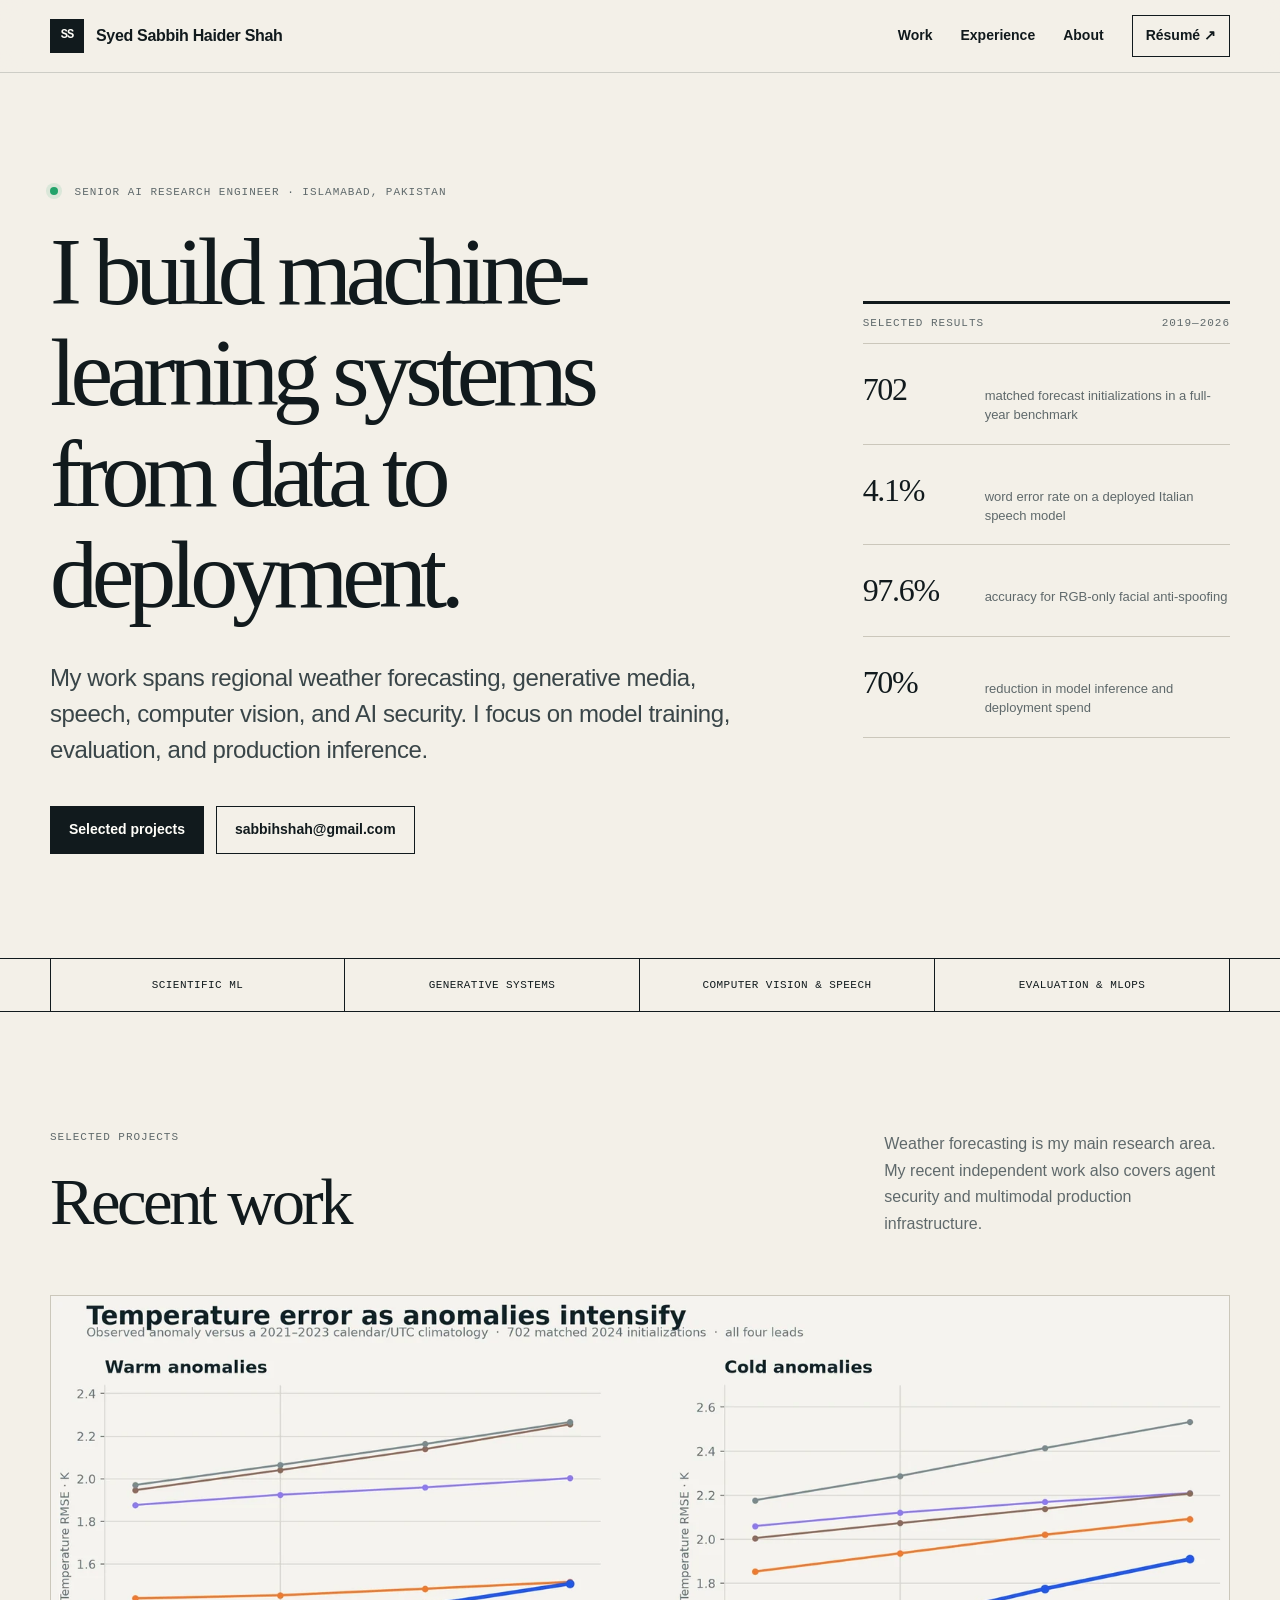
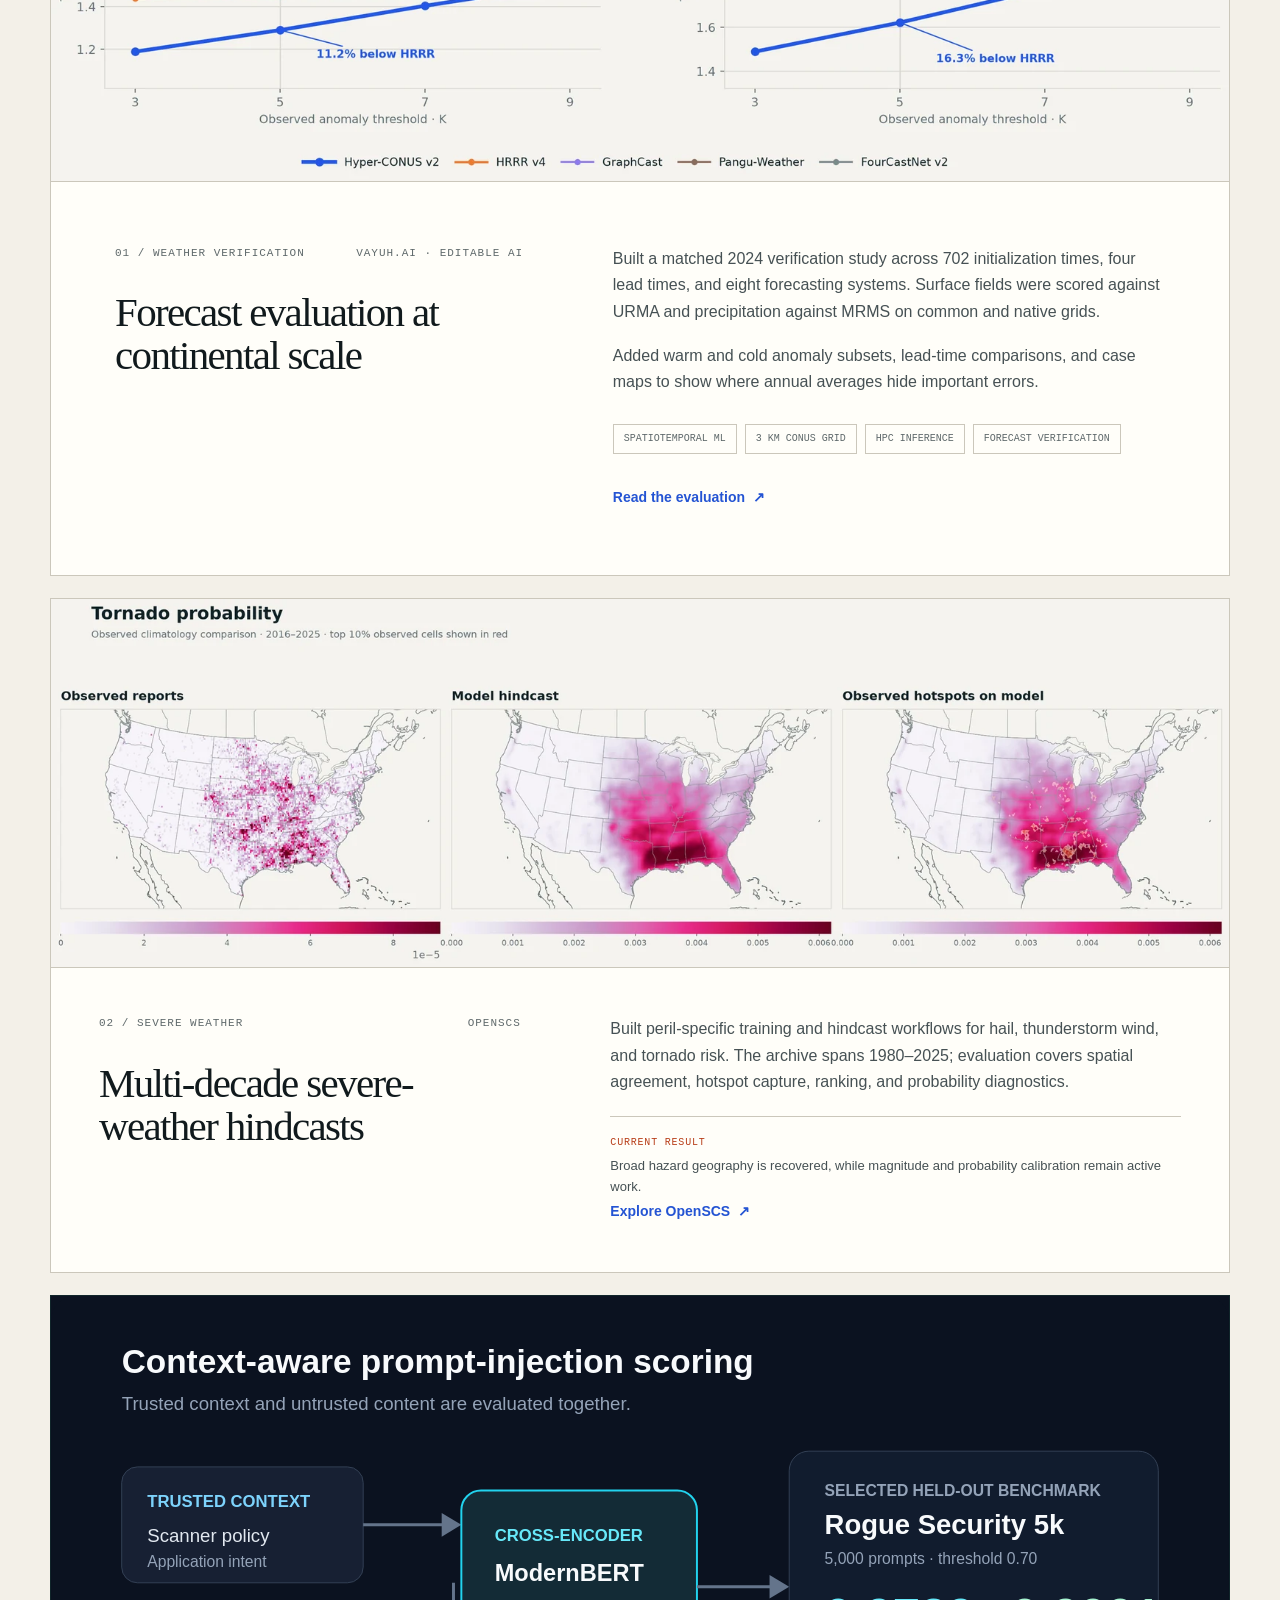
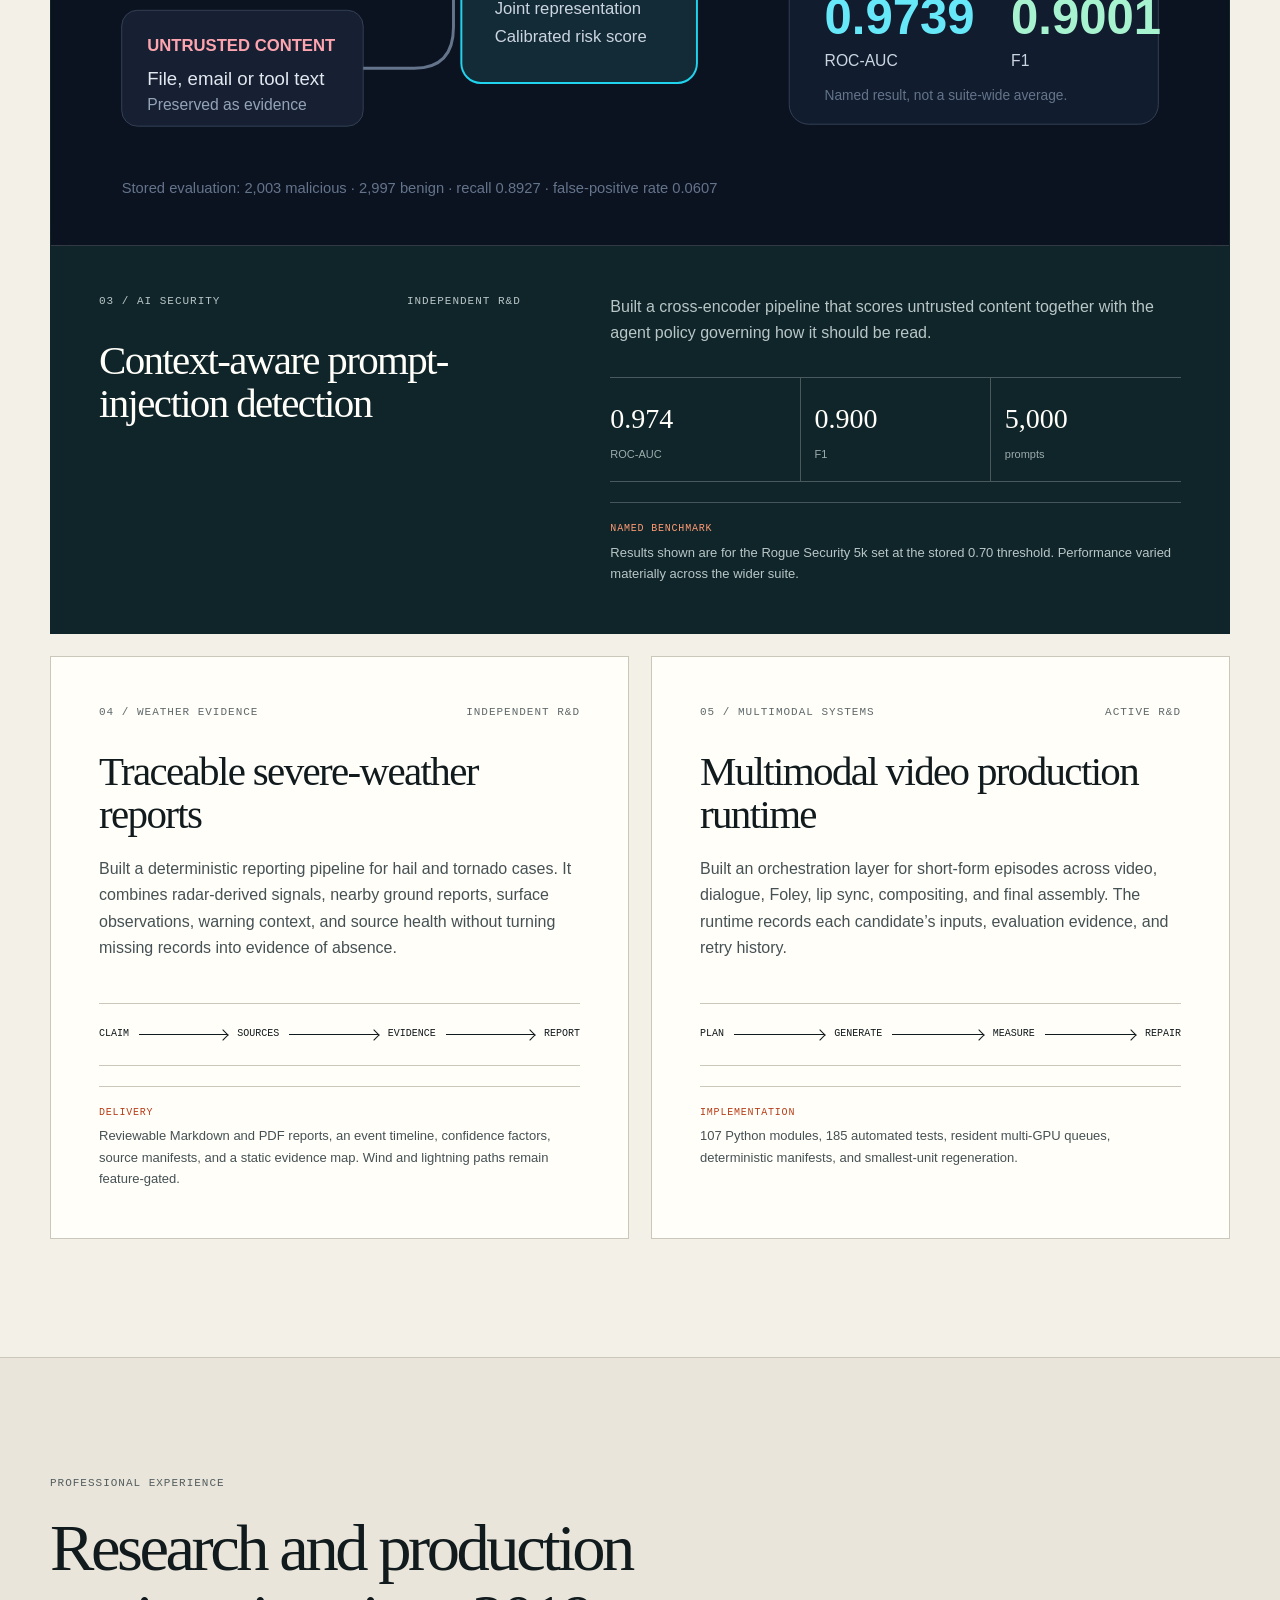
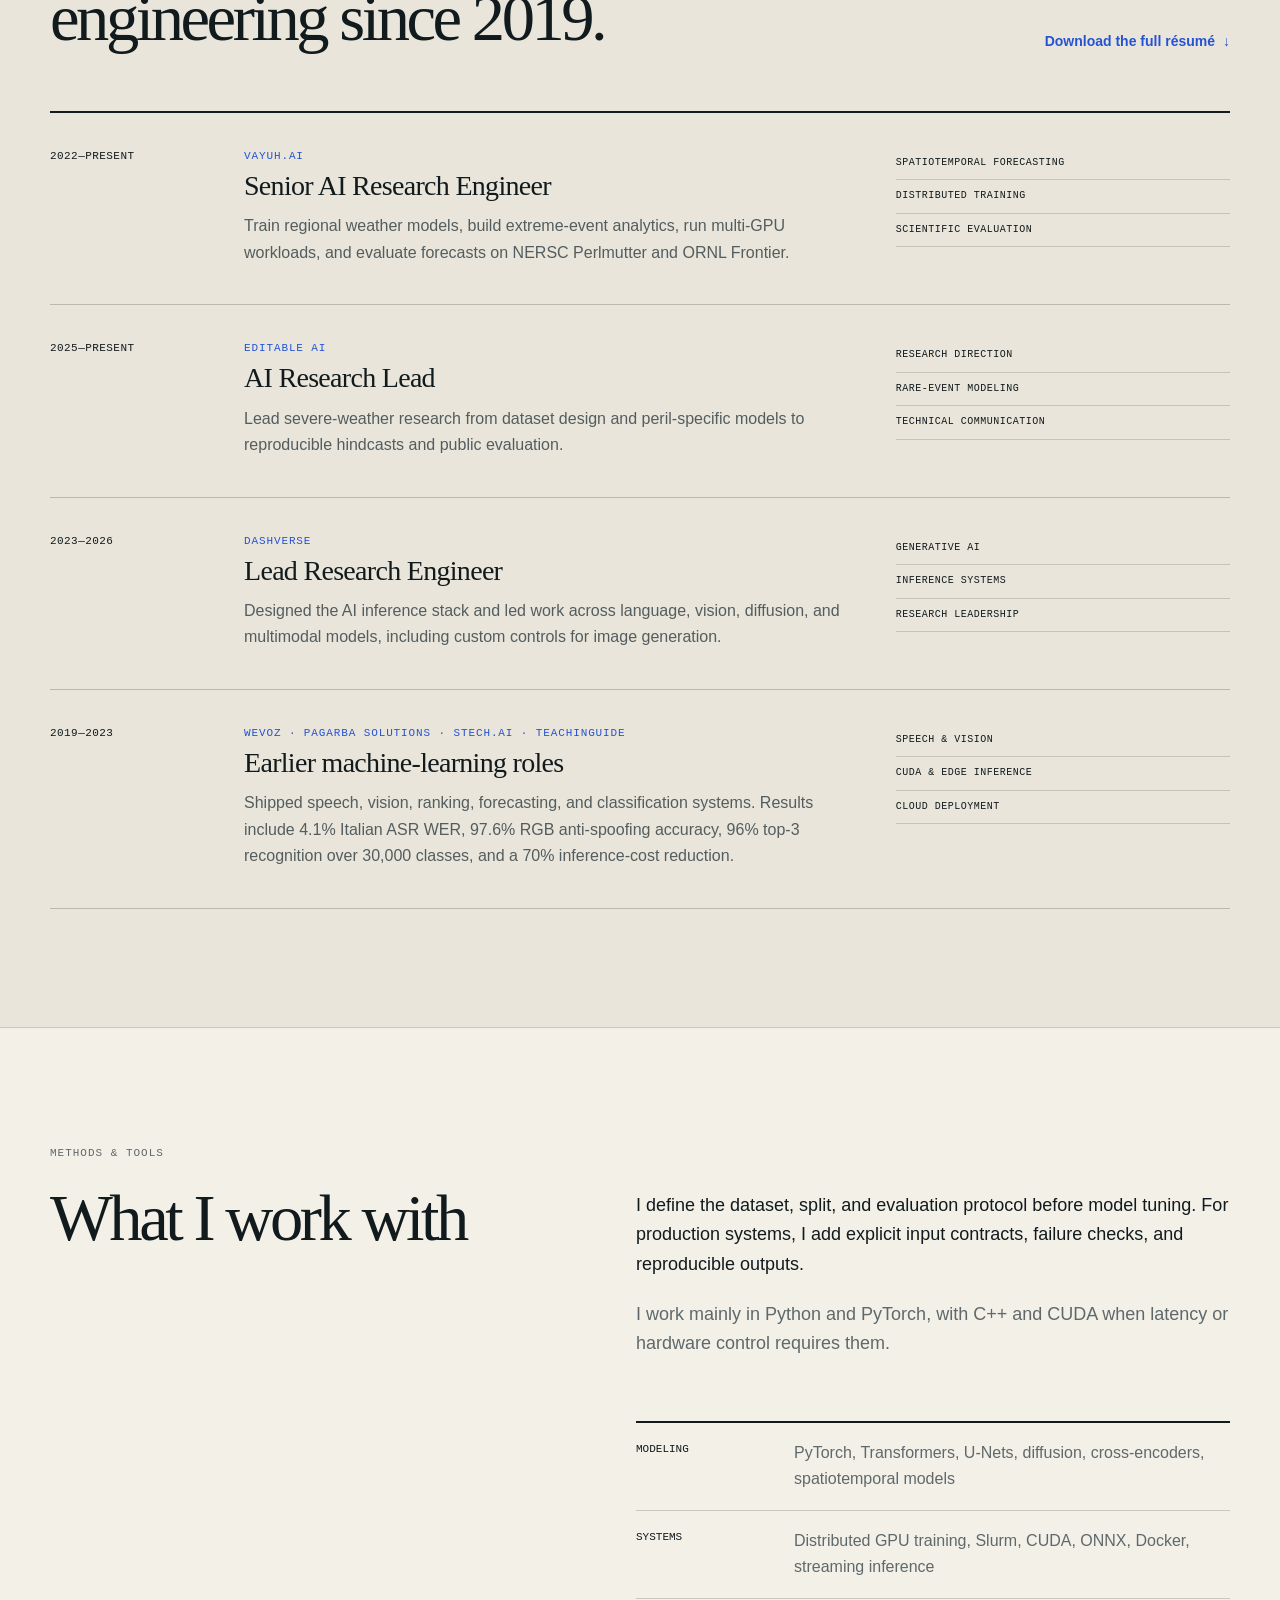
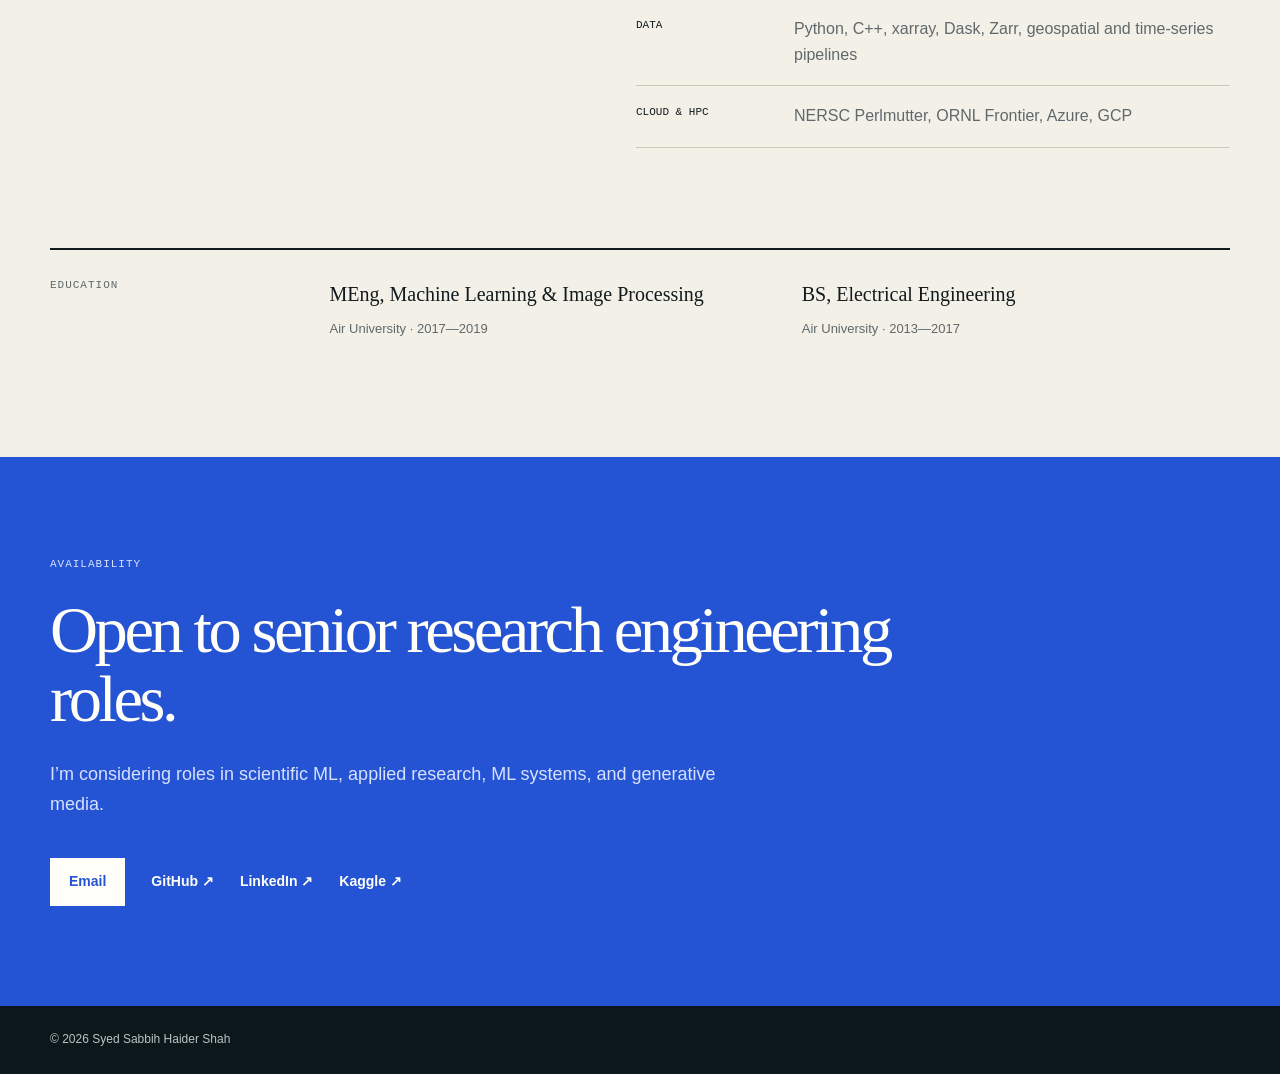
==== index.html @ fd106c1e "Add audited security and weather evidence work" ====
<!doctype html>
<html lang="en">
<head>
  <meta charset="utf-8">
  <meta name="viewport" content="width=device-width, initial-scale=1">
  <title>Syed Sabbih Haider Shah — Senior AI Research Engineer</title>
  <meta name="description" content="Senior AI research engineer working in weather forecasting, generative media, speech, computer vision, and AI security.">
  <meta name="author" content="Syed Sabbih Haider Shah">
  <meta name="theme-color" content="#f3f0e8">
  <link rel="canonical" href="https://sabbih-shah.github.io/">
  <link rel="icon" href="/favicon.svg" type="image/svg+xml">
  <link rel="stylesheet" href="/assets/css/site.css">
  <meta property="og:type" content="profile">
  <meta property="og:title" content="Syed Sabbih Haider Shah — Senior AI Research Engineer">
  <meta property="og:description" content="Weather forecasting, scientific ML, generative media, speech, computer vision, and AI security.">
  <meta property="og:url" content="https://sabbih-shah.github.io/">
  <meta property="og:image" content="https://sabbih-shah.github.io/assets/images/og-card.png">
  <meta name="twitter:card" content="summary_large_image">
  <script type="application/ld+json">
  {
    "@context": "https://schema.org",
    "@type": "Person",
    "name": "Syed Sabbih Haider Shah",
    "alternateName": "Sabbih Shah",
    "url": "https://sabbih-shah.github.io/",
    "email": "mailto:sabbihshah@gmail.com",
    "jobTitle": "Senior AI Research Engineer",
    "alumniOf": {
      "@type": "CollegeOrUniversity",
      "name": "Air University"
    },
    "sameAs": [
      "https://github.com/sabbih-shah",
      "https://www.linkedin.com/in/syed-sabbih-haider-shah",
      "https://www.kaggle.com/sabbih"
    ],
    "knowsAbout": [
      "Scientific machine learning",
      "Weather forecasting",
      "Generative AI",
      "Distributed training",
      "Computer vision",
      "Speech recognition",
      "AI security",
      "MLOps"
    ]
  }
  </script>
</head>
<body>
  <a class="skip-link" href="#main">Skip to content</a>

  <header class="site-header">
    <div class="shell header-inner">
      <a class="wordmark" href="#top" aria-label="Syed Sabbih Haider Shah, home">
        <span class="monogram" aria-hidden="true">SS</span>
        <span>Syed Sabbih Haider Shah</span>
      </a>
      <nav aria-label="Primary navigation">
        <a href="#work">Work</a>
        <a href="#experience">Experience</a>
        <a href="#about">About</a>
        <a class="nav-cta" href="/cv/Sabbih_Shah_CV.pdf">Résumé <span aria-hidden="true">↗</span></a>
      </nav>
    </div>
  </header>

  <main id="main">
    <section class="hero shell" id="top">
      <div class="hero-copy">
        <p class="eyebrow"><span class="status-dot" aria-hidden="true"></span> Senior AI Research Engineer · Islamabad, Pakistan</p>
        <h1>I build machine-learning systems from data to deployment.</h1>
        <p class="hero-lede">My work spans regional weather forecasting, generative media, speech, computer vision, and AI security. I focus on model training, evaluation, and production inference.</p>
        <div class="hero-actions">
          <a class="button button-primary" href="#work">Selected projects</a>
          <a class="button button-quiet" href="mailto:sabbihshah@gmail.com">sabbihshah@gmail.com</a>
        </div>
      </div>

      <aside class="hero-proof" aria-label="Selected evidence">
        <div class="proof-heading">
          <span>Selected results</span>
          <span>2019—2026</span>
        </div>
        <div class="proof-row">
          <strong>702</strong>
          <span>matched forecast initializations in a full-year benchmark</span>
        </div>
        <div class="proof-row">
          <strong>4.1%</strong>
          <span>word error rate on a deployed Italian speech model</span>
        </div>
        <div class="proof-row">
          <strong>97.6%</strong>
          <span>accuracy for RGB-only facial anti-spoofing</span>
        </div>
        <div class="proof-row">
          <strong>70%</strong>
          <span>reduction in model inference and deployment spend</span>
        </div>
      </aside>
    </section>

    <section class="scope-strip" aria-label="Areas of practice">
      <div class="shell scope-grid">
        <span>Scientific ML</span>
        <span>Generative systems</span>
        <span>Computer vision &amp; speech</span>
        <span>Evaluation &amp; MLOps</span>
      </div>
    </section>

    <section class="section shell" id="work">
      <div class="section-heading">
        <div>
          <p class="eyebrow">Selected projects</p>
          <h2>Recent work</h2>
        </div>
        <p>Weather forecasting is my main research area. My recent independent work also covers agent security and multimodal production infrastructure.</p>
      </div>

      <article class="feature-project">
        <button class="figure-button feature-visual" type="button" data-lightbox aria-label="Enlarge temperature anomaly comparison">
          <img src="/assets/images/temperature-anomalies.webp" width="1600" height="660" alt="Temperature forecast error across increasingly warm and cold anomaly thresholds in 2024." loading="eager">
        </button>
        <div class="feature-copy">
          <div class="feature-intro">
            <div class="project-meta">
              <span>01 / Weather verification</span>
              <span>Vayuh.ai · Editable AI</span>
            </div>
            <h3>Forecast evaluation at continental scale</h3>
          </div>
          <div class="feature-detail">
            <p>Built a matched 2024 verification study across 702 initialization times, four lead times, and eight forecasting systems. Surface fields were scored against URMA and precipitation against MRMS on common and native grids.</p>
            <p>Added warm and cold anomaly subsets, lead-time comparisons, and case maps to show where annual averages hide important errors.</p>
            <ul class="tag-list" aria-label="Project methods">
              <li>Spatiotemporal ML</li>
              <li>3 km CONUS grid</li>
              <li>HPC inference</li>
              <li>Forecast verification</li>
            </ul>
            <a class="text-link" href="https://www.editable.ai/forecast/">Read the evaluation <span aria-hidden="true">↗</span></a>
          </div>
        </div>
      </article>

      <div class="project-grid">
        <article class="project-card project-card-visual">
          <button class="figure-button card-image" type="button" data-lightbox aria-label="Enlarge tornado hindcast comparison">
            <img src="/assets/images/openscs-tornado.webp" width="1600" height="502" alt="Observed tornado reports compared with a model hindcast and observed hotspots overlaid on the model." loading="lazy">
          </button>
          <div class="card-body project-card-copy">
            <div>
              <div class="project-meta"><span>02 / Severe weather</span><span>OpenSCS</span></div>
              <h3>Multi-decade severe-weather hindcasts</h3>
            </div>
            <div>
              <p>Built peril-specific training and hindcast workflows for hail, thunderstorm wind, and tornado risk. The archive spans 1980–2025; evaluation covers spatial agreement, hotspot capture, ranking, and probability diagnostics.</p>
              <p class="honesty-note"><span>Current result</span> Broad hazard geography is recovered, while magnitude and probability calibration remain active work.</p>
              <a class="text-link" href="https://www.editable.ai/openscs/">Explore OpenSCS <span aria-hidden="true">↗</span></a>
            </div>
          </div>
        </article>

        <article class="project-card project-card-dark project-card-visual">
          <button class="figure-button security-image" type="button" data-lightbox aria-label="Enlarge prompt-injection benchmark summary">
            <img src="/assets/images/agent-security-benchmark.svg" width="1200" height="560" alt="Context-aware prompt-injection scoring pipeline and selected Rogue Security 5k benchmark result." loading="lazy">
          </button>
          <div class="card-body project-card-copy">
            <div>
              <div class="project-meta"><span>03 / AI security</span><span>Independent R&amp;D</span></div>
              <h3>Context-aware prompt-injection detection</h3>
            </div>
            <div>
              <p>Built a cross-encoder pipeline that scores untrusted content together with the agent policy governing how it should be read.</p>
              <div class="mini-metrics" aria-label="Selected held-out result">
                <div><strong>0.974</strong><span>ROC-AUC</span></div>
                <div><strong>0.900</strong><span>F1</span></div>
                <div><strong>5,000</strong><span>prompts</span></div>
              </div>
              <p class="honesty-note"><span>Named benchmark</span> Results shown are for the Rogue Security 5k set at the stored 0.70 threshold. Performance varied materially across the wider suite.</p>
            </div>
          </div>
        </article>

        <article class="project-card">
          <div class="card-body">
            <div class="project-meta"><span>04 / Weather evidence</span><span>Independent R&amp;D</span></div>
            <h3>Traceable severe-weather reports</h3>
            <p>Built a deterministic reporting pipeline for hail and tornado cases. It combines radar-derived signals, nearby ground reports, surface observations, warning context, and source health without turning missing records into evidence of absence.</p>
            <div class="system-flow" aria-label="Evidence report workflow">
              <span>Claim</span><i aria-hidden="true"></i><span>Sources</span><i aria-hidden="true"></i><span>Evidence</span><i aria-hidden="true"></i><span>Report</span>
            </div>
            <p class="honesty-note"><span>Delivery</span> Reviewable Markdown and PDF reports, an event timeline, confidence factors, source manifests, and a static evidence map. Wind and lightning paths remain feature-gated.</p>
          </div>
        </article>

        <article class="project-card project-card-system">
          <div class="card-body">
            <div class="project-meta"><span>05 / Multimodal systems</span><span>Active R&amp;D</span></div>
            <h3>Multimodal video production runtime</h3>
            <p>Built an orchestration layer for short-form episodes across video, dialogue, Foley, lip sync, compositing, and final assembly. The runtime records each candidate’s inputs, evaluation evidence, and retry history.</p>
            <div class="system-flow" aria-label="Production workflow">
              <span>Plan</span><i aria-hidden="true"></i><span>Generate</span><i aria-hidden="true"></i><span>Measure</span><i aria-hidden="true"></i><span>Repair</span>
            </div>
            <p class="honesty-note"><span>Implementation</span> 107 Python modules, 185 automated tests, resident multi-GPU queues, deterministic manifests, and smallest-unit regeneration.</p>
          </div>
        </article>
      </div>
    </section>

    <section class="section section-tinted" id="experience">
      <div class="shell">
        <div class="section-heading">
          <div>
            <p class="eyebrow">Professional experience</p>
            <h2>Research and production engineering since 2019.</h2>
          </div>
          <a class="text-link" href="/cv/Sabbih_Shah_CV.pdf">Download the full résumé <span aria-hidden="true">↓</span></a>
        </div>

        <div class="timeline">
          <article class="role">
            <div class="role-when">2022—present</div>
            <div class="role-main">
              <p class="role-org">Vayuh.ai</p>
              <h3>Senior AI Research Engineer</h3>
              <p>Train regional weather models, build extreme-event analytics, run multi-GPU workloads, and evaluate forecasts on NERSC Perlmutter and ORNL Frontier.</p>
            </div>
            <ul>
              <li>Spatiotemporal forecasting</li>
              <li>Distributed training</li>
              <li>Scientific evaluation</li>
            </ul>
          </article>

          <article class="role">
            <div class="role-when">2025—present</div>
            <div class="role-main">
              <p class="role-org">Editable AI</p>
              <h3>AI Research Lead</h3>
              <p>Lead severe-weather research from dataset design and peril-specific models to reproducible hindcasts and public evaluation.</p>
            </div>
            <ul>
              <li>Research direction</li>
              <li>Rare-event modeling</li>
              <li>Technical communication</li>
            </ul>
          </article>

          <article class="role">
            <div class="role-when">2023—2026</div>
            <div class="role-main">
              <p class="role-org">Dashverse</p>
              <h3>Lead Research Engineer</h3>
              <p>Designed the AI inference stack and led work across language, vision, diffusion, and multimodal models, including custom controls for image generation.</p>
            </div>
            <ul>
              <li>Generative AI</li>
              <li>Inference systems</li>
              <li>Research leadership</li>
            </ul>
          </article>

          <article class="role role-condensed">
            <div class="role-when">2019—2023</div>
            <div class="role-main">
              <p class="role-org">WeVoz · Pagarba Solutions · STech.ai · Teachinguide</p>
              <h3>Earlier machine-learning roles</h3>
              <p>Shipped speech, vision, ranking, forecasting, and classification systems. Results include 4.1% Italian ASR WER, 97.6% RGB anti-spoofing accuracy, 96% top-3 recognition over 30,000 classes, and a 70% inference-cost reduction.</p>
            </div>
            <ul>
              <li>Speech &amp; vision</li>
              <li>CUDA &amp; edge inference</li>
              <li>Cloud deployment</li>
            </ul>
          </article>
        </div>
      </div>
    </section>

    <section class="section shell" id="about">
      <div class="about-grid">
        <div>
          <p class="eyebrow">Methods &amp; tools</p>
          <h2>What I work with</h2>
        </div>
        <div class="about-copy">
          <p>I define the dataset, split, and evaluation protocol before model tuning. For production systems, I add explicit input contracts, failure checks, and reproducible outputs.</p>
          <p>I work mainly in Python and PyTorch, with C++ and CUDA when latency or hardware control requires them.</p>
        </div>
        <dl class="practice-list">
          <div><dt>Modeling</dt><dd>PyTorch, Transformers, U-Nets, diffusion, cross-encoders, spatiotemporal models</dd></div>
          <div><dt>Systems</dt><dd>Distributed GPU training, Slurm, CUDA, ONNX, Docker, streaming inference</dd></div>
          <div><dt>Data</dt><dd>Python, C++, xarray, Dask, Zarr, geospatial and time-series pipelines</dd></div>
          <div><dt>Cloud &amp; HPC</dt><dd>NERSC Perlmutter, ORNL Frontier, Azure, GCP</dd></div>
        </dl>
      </div>

      <div class="education">
        <p class="eyebrow">Education</p>
        <div><strong>MEng, Machine Learning &amp; Image Processing</strong><span>Air University · 2017—2019</span></div>
        <div><strong>BS, Electrical Engineering</strong><span>Air University · 2013—2017</span></div>
      </div>
    </section>

    <section class="contact-section">
      <div class="shell contact-inner">
        <p class="eyebrow">Availability</p>
        <h2>Open to senior research engineering roles.</h2>
        <p>I’m considering roles in scientific ML, applied research, ML systems, and generative media.</p>
        <div class="contact-links">
          <a class="button button-light" href="mailto:sabbihshah@gmail.com">Email</a>
          <a href="https://github.com/sabbih-shah">GitHub <span aria-hidden="true">↗</span></a>
          <a href="https://www.linkedin.com/in/syed-sabbih-haider-shah">LinkedIn <span aria-hidden="true">↗</span></a>
          <a href="https://www.kaggle.com/sabbih">Kaggle <span aria-hidden="true">↗</span></a>
        </div>
      </div>
    </section>
  </main>

  <footer class="site-footer">
    <div class="shell">
      <span>© <span id="year">2026</span> Syed Sabbih Haider Shah</span>
    </div>
  </footer>

  <dialog class="lightbox" id="image-lightbox" aria-label="Enlarged project figure">
    <button class="lightbox-close" type="button" aria-label="Close enlarged figure">Close <span aria-hidden="true">×</span></button>
    <img src="" alt="">
    <p>Click outside the figure or press Escape to close.</p>
  </dialog>

  <script src="/assets/js/site.js"></script>
</body>
</html>
---- assets/css/site.css ----
:root {
  --paper: #f3f0e8;
  --paper-2: #e9e5da;
  --ink: #111a1d;
  --muted: #5f696b;
  --line: #cbc7bb;
  --blue: #2454d3;
  --orange: #e85c2c;
  --deep: #10252a;
  --white: #fffef9;
  --shell: min(1180px, calc(100vw - 48px));
  --serif: "Iowan Old Style", "Palatino Linotype", Palatino, Georgia, serif;
  --sans: Inter, ui-sans-serif, -apple-system, BlinkMacSystemFont, "Segoe UI", sans-serif;
  --mono: "SFMono-Regular", Consolas, "Liberation Mono", monospace;
}

* { box-sizing: border-box; }

html {
  scroll-behavior: smooth;
  scroll-padding-top: 88px;
}

body {
  margin: 0;
  color: var(--ink);
  background: var(--paper);
  font-family: var(--sans);
  font-size: 16px;
  line-height: 1.65;
  -webkit-font-smoothing: antialiased;
}

img { display: block; max-width: 100%; }
a { color: inherit; text-decoration: none; }
p { margin: 0; }

.shell { width: var(--shell); margin-inline: auto; }

.skip-link {
  position: fixed;
  z-index: 100;
  top: 12px;
  left: 12px;
  padding: 10px 14px;
  color: var(--white);
  background: var(--ink);
  transform: translateY(-160%);
}

.skip-link:focus { transform: translateY(0); }

:focus-visible {
  outline: 3px solid var(--orange);
  outline-offset: 4px;
}

.site-header {
  position: sticky;
  z-index: 20;
  top: 0;
  border-bottom: 1px solid rgba(17, 26, 29, .16);
  background: rgba(243, 240, 232, .94);
  backdrop-filter: blur(12px);
}

.header-inner {
  min-height: 72px;
  display: flex;
  align-items: center;
  justify-content: space-between;
  gap: 32px;
}

.wordmark {
  display: inline-flex;
  align-items: center;
  gap: 12px;
  font-weight: 720;
  letter-spacing: -.02em;
}

.monogram {
  width: 34px;
  height: 34px;
  display: grid;
  place-items: center;
  color: var(--white);
  background: var(--ink);
  font-family: var(--mono);
  font-size: 12px;
  letter-spacing: -.08em;
}

nav { display: flex; align-items: center; gap: 28px; font-size: 14px; font-weight: 650; }
nav a:not(.nav-cta):hover { color: var(--blue); }

.nav-cta {
  padding: 8px 13px;
  border: 1px solid var(--ink);
}

.nav-cta:hover { color: var(--white); background: var(--ink); }

.hero {
  min-height: 690px;
  display: grid;
  grid-template-columns: minmax(0, 1.45fr) minmax(320px, .75fr);
  align-items: center;
  gap: clamp(56px, 8vw, 120px);
  padding-block: 112px 104px;
}

.eyebrow,
.project-meta,
.proof-heading {
  font-family: var(--mono);
  font-size: 11px;
  line-height: 1.4;
  letter-spacing: .09em;
  text-transform: uppercase;
}

.eyebrow { margin-bottom: 22px; color: var(--muted); }

.status-dot {
  width: 8px;
  height: 8px;
  display: inline-block;
  margin-right: 9px;
  border-radius: 50%;
  background: #22a36a;
  box-shadow: 0 0 0 4px rgba(34, 163, 106, .12);
}

h1, h2, h3 { margin: 0; line-height: 1.05; }

h1 {
  max-width: 790px;
  font-family: var(--serif);
  font-size: clamp(58px, 7.5vw, 104px);
  font-weight: 500;
  letter-spacing: -.065em;
}

.hero-lede {
  max-width: 720px;
  margin-top: 34px;
  color: #394548;
  font-size: clamp(19px, 2vw, 24px);
  line-height: 1.5;
  letter-spacing: -.018em;
}

.hero-actions { display: flex; flex-wrap: wrap; gap: 12px; margin-top: 38px; }

.button {
  min-height: 48px;
  display: inline-flex;
  align-items: center;
  justify-content: center;
  padding: 10px 18px;
  border: 1px solid var(--ink);
  font-size: 14px;
  font-weight: 700;
  transition: transform .18s ease, background .18s ease, color .18s ease;
}

.button:hover { transform: translateY(-2px); }
.button-primary { color: var(--white); background: var(--ink); }
.button-primary:hover { background: var(--blue); border-color: var(--blue); }
.button-quiet:hover { color: var(--white); background: var(--ink); }

.hero-proof { border-top: 3px solid var(--ink); }
.proof-heading { display: flex; justify-content: space-between; padding: 12px 0; color: var(--muted); border-bottom: 1px solid var(--line); }
.proof-row { display: grid; grid-template-columns: 100px 1fr; gap: 22px; align-items: baseline; padding: 19px 0; border-bottom: 1px solid var(--line); }
.proof-row strong { font-family: var(--serif); font-size: 32px; font-weight: 500; letter-spacing: -.04em; }
.proof-row span { color: var(--muted); font-size: 13px; line-height: 1.45; }

.scope-strip { border-block: 1px solid var(--ink); }
.scope-grid { display: grid; grid-template-columns: repeat(4, 1fr); }
.scope-grid span { padding: 17px 20px; text-align: center; font-family: var(--mono); font-size: 11px; letter-spacing: .04em; text-transform: uppercase; border-right: 1px solid var(--ink); }
.scope-grid span:first-child { border-left: 1px solid var(--ink); }

.section { padding-block: 118px; }

.section-heading {
  display: grid;
  grid-template-columns: minmax(0, 1.2fr) minmax(280px, .55fr);
  gap: 80px;
  align-items: end;
  margin-bottom: 58px;
}

.section-heading h2,
.about-grid h2,
.contact-inner h2 {
  max-width: 760px;
  font-family: var(--serif);
  font-size: clamp(42px, 5.2vw, 70px);
  font-weight: 500;
  letter-spacing: -.052em;
}

.section-heading > p { max-width: 450px; color: var(--muted); font-size: 16px; }

.feature-project {
  background: var(--white);
  border: 1px solid var(--line);
}

.figure-button {
  width: 100%;
  display: block;
  margin: 0;
  padding: 0;
  overflow: hidden;
  color: inherit;
  background: #eae8e0;
  border: 0;
  border-radius: 0;
  cursor: zoom-in;
}

.figure-button img { width: 100%; height: auto; transition: transform .25s ease; }
.figure-button:hover img { transform: scale(1.008); }
.feature-visual { aspect-ratio: 1600 / 660; border-bottom: 1px solid var(--line); }
.feature-copy { display: grid; grid-template-columns: .85fr 1.15fr; gap: clamp(40px, 7vw, 100px); padding: clamp(34px, 5vw, 64px); }
.project-meta { display: flex; justify-content: space-between; gap: 20px; color: var(--muted); }

.feature-copy h3,
.project-card h3 {
  margin-top: 30px;
  font-family: var(--serif);
  font-size: clamp(31px, 3.2vw, 45px);
  font-weight: 500;
  letter-spacing: -.04em;
}

.feature-detail p { color: #465154; }
.feature-detail p + p { margin-top: 18px; }
.tag-list { display: flex; flex-wrap: wrap; gap: 8px; margin: 28px 0 30px; padding: 0; list-style: none; }
.tag-list li { padding: 6px 10px; border: 1px solid var(--line); color: var(--muted); font-family: var(--mono); font-size: 10px; text-transform: uppercase; }

.text-link {
  display: inline-flex;
  gap: 8px;
  align-items: center;
  color: var(--blue);
  font-size: 14px;
  font-weight: 750;
}

.text-link:hover { text-decoration: underline; text-underline-offset: 5px; }

.project-grid { display: grid; grid-template-columns: repeat(2, 1fr); gap: 22px; margin-top: 22px; }
.project-card { min-height: 500px; border: 1px solid var(--line); background: var(--white); }
.project-card .card-body { padding: clamp(30px, 4vw, 48px); }
.project-card p { margin-top: 20px; color: #465154; }
.project-card-visual { grid-column: 1 / -1; min-height: 0; }
.card-image { aspect-ratio: 1600 / 502; border-bottom: 1px solid var(--line); background: #ece9e2; }
.security-image { aspect-ratio: 1200 / 560; border-bottom: 1px solid rgba(255, 255, 255, .16); background: #0b1220; }
.project-card-copy { display: grid; grid-template-columns: .85fr 1.15fr; gap: clamp(40px, 7vw, 100px); }
.project-card-copy h3 { max-width: 520px; }
.project-card-copy > div:last-child > p:first-child { margin-top: 0; }

.project-card-dark { color: var(--white); background: var(--deep); border-color: var(--deep); }
.project-card-dark .project-meta, .project-card-dark p { color: #b9c6c6; }
.project-card-dark .honesty-note { border-color: rgba(255, 255, 255, .22); }
.project-card-dark .honesty-note span { color: #ff9a73; }

.mini-metrics { display: grid; grid-template-columns: repeat(3, 1fr); margin-top: 30px; border-block: 1px solid rgba(255, 255, 255, .24); }
.mini-metrics div { padding: 18px 12px 18px 0; border-right: 1px solid rgba(255, 255, 255, .24); }
.mini-metrics div:last-child { padding-left: 14px; border-right: 0; }
.mini-metrics div:nth-child(2) { padding-left: 14px; }
.mini-metrics strong, .mini-metrics span { display: block; }
.mini-metrics strong { font-family: var(--serif); font-size: 28px; font-weight: 500; }
.mini-metrics span { margin-top: 3px; color: #9cadad; font-size: 11px; }

.honesty-note { padding-top: 18px; border-top: 1px solid var(--line); font-size: 13px; }
.honesty-note span { display: block; margin-bottom: 4px; color: #b83d18; font-family: var(--mono); font-size: 10px; letter-spacing: .08em; text-transform: uppercase; }

.system-flow { display: grid; grid-template-columns: auto 1fr auto 1fr auto 1fr auto; align-items: center; gap: 10px; margin-top: 42px; padding-block: 22px; border-block: 1px solid var(--line); }
.system-flow span { font-family: var(--mono); font-size: 10px; text-transform: uppercase; }
.system-flow i { height: 1px; background: var(--ink); position: relative; }
.system-flow i::after { content: ""; position: absolute; top: -3px; right: 0; width: 7px; height: 7px; border-top: 1px solid; border-right: 1px solid; transform: rotate(45deg); }

.section-tinted { background: var(--paper-2); border-block: 1px solid var(--line); }
.section-tinted .eyebrow, .section-tinted .role-main > p:last-child { color: #535d5f; }
.section-tinted .section-heading .text-link { align-self: end; justify-self: end; }
.timeline { border-top: 2px solid var(--ink); }
.role { display: grid; grid-template-columns: 150px minmax(300px, 1fr) minmax(220px, .55fr); gap: 44px; padding: 34px 0 38px; border-bottom: 1px solid #bcb8ac; }
.role-when { font-family: var(--mono); font-size: 11px; letter-spacing: .04em; text-transform: uppercase; }
.role-org { margin-bottom: 6px; color: var(--blue); font-family: var(--mono); font-size: 11px; letter-spacing: .08em; text-transform: uppercase; }
.role h3 { font-family: var(--serif); font-size: 28px; font-weight: 500; letter-spacing: -.025em; }
.role-main > p:last-child { max-width: 650px; margin-top: 13px; color: var(--muted); }
.role ul { margin: 0; padding: 0; list-style: none; }
.role li { padding: 8px 0; border-bottom: 1px solid #c7c3b8; font-family: var(--mono); font-size: 10px; letter-spacing: .05em; text-transform: uppercase; }

.about-grid { display: grid; grid-template-columns: .9fr 1.1fr; gap: 32px 100px; }
.about-copy { padding-top: 45px; font-size: 18px; }
.about-copy p + p { margin-top: 20px; color: var(--muted); }
.practice-list { grid-column: 2; margin: 30px 0 0; border-top: 2px solid var(--ink); }
.practice-list div { display: grid; grid-template-columns: 130px 1fr; gap: 28px; padding: 17px 0; border-bottom: 1px solid var(--line); }
.practice-list dt { font-family: var(--mono); font-size: 11px; text-transform: uppercase; }
.practice-list dd { margin: 0; color: var(--muted); }

.education { display: grid; grid-template-columns: .55fr 1fr 1fr; gap: 44px; align-items: start; margin-top: 100px; padding-top: 28px; border-top: 2px solid var(--ink); }
.education .eyebrow { margin: 0; }
.education strong, .education span { display: block; }
.education strong { font-family: var(--serif); font-size: 20px; font-weight: 500; }
.education span { margin-top: 7px; color: var(--muted); font-size: 13px; }

.contact-section { color: var(--white); background: var(--blue); }
.contact-inner { padding-block: 100px; }
.contact-inner .eyebrow { color: #d8e0ff; }
.contact-inner h2 { max-width: 900px; }
.contact-inner > p:not(.eyebrow) { max-width: 680px; margin-top: 26px; color: #d8e0ff; font-size: 18px; }
.contact-links { display: flex; flex-wrap: wrap; align-items: center; gap: 26px; margin-top: 38px; font-size: 14px; font-weight: 700; }
.button-light { color: var(--blue); background: var(--white); border-color: var(--white); }
.button-light:hover { color: var(--white); background: var(--ink); border-color: var(--ink); }
.contact-links > a:not(.button):hover { text-decoration: underline; text-underline-offset: 5px; }

.site-footer { color: #b9c5c5; background: #0b171a; }
.site-footer .shell { display: flex; justify-content: space-between; gap: 30px; padding-block: 24px; font-size: 12px; }

.lightbox {
  width: min(96vw, 1680px);
  max-width: none;
  max-height: 96vh;
  padding: 46px 18px 14px;
  overflow: auto;
  color: var(--ink);
  background: var(--white);
  border: 1px solid var(--ink);
  box-shadow: 0 24px 80px rgba(0, 0, 0, .34);
}

.lightbox::backdrop { background: rgba(7, 15, 18, .84); }
.lightbox img { width: 100%; max-height: calc(96vh - 85px); object-fit: contain; }
.lightbox p { margin-top: 8px; color: var(--muted); font-family: var(--mono); font-size: 10px; text-align: center; text-transform: uppercase; }
.lightbox-close { position: absolute; top: 9px; right: 12px; padding: 4px 8px; color: var(--ink); background: transparent; border: 0; font: 700 12px/1.4 var(--sans); cursor: pointer; }
.lightbox-close span { margin-left: 4px; font-size: 18px; vertical-align: -1px; }

.not-found {
  min-height: 100vh;
  display: flex;
  flex-direction: column;
  align-items: flex-start;
  justify-content: center;
  padding-block: 80px;
}

.not-found h1 { max-width: 900px; }
.not-found > p:not(.eyebrow) { max-width: 560px; margin: 28px 0; color: var(--muted); font-size: 19px; }

@media (max-width: 980px) {
  .hero { min-height: auto; grid-template-columns: 1fr; gap: 70px; padding-block: 90px; }
  .hero-copy { max-width: 820px; }
  .hero-proof { max-width: 620px; }
  .role { grid-template-columns: 115px 1fr; }
  .role > ul { grid-column: 2; display: flex; flex-wrap: wrap; gap: 8px; }
  .role li { padding: 6px 9px; border: 1px solid #c7c3b8; }
}

@media (max-width: 760px) {
  :root { --shell: min(100% - 30px, 1180px); }
  html { scroll-padding-top: 65px; }
  .header-inner { min-height: 62px; }
  .wordmark > span:last-child { display: none; }
  nav { gap: 16px; font-size: 12px; }
  nav a[href="#about"] { display: none; }
  .nav-cta { padding: 6px 9px; }
  .hero { padding-block: 72px 78px; }
  h1 { font-size: clamp(52px, 17vw, 76px); }
  .hero-lede { font-size: 18px; }
  .hero-actions { flex-direction: column; align-items: stretch; }
  .button { width: 100%; }
  .scope-grid { grid-template-columns: repeat(2, 1fr); }
  .scope-grid span { border-bottom: 1px solid var(--ink); }
  .scope-grid span:nth-child(odd) { border-left: 1px solid var(--ink); }
  .scope-grid span:nth-child(3), .scope-grid span:nth-child(4) { border-bottom: 0; }
  .section { padding-block: 82px; }
  .section-heading { grid-template-columns: 1fr; gap: 28px; margin-bottom: 42px; }
  .section-heading h2, .about-grid h2, .contact-inner h2 { font-size: clamp(40px, 12vw, 55px); }
  .feature-copy, .project-card-copy { grid-template-columns: 1fr; gap: 28px; }
  .project-grid { grid-template-columns: 1fr; }
  .project-card { min-height: 0; }
  .mini-metrics { grid-template-columns: 1fr 1fr; }
  .mini-metrics div:nth-child(2) { border-right: 0; }
  .mini-metrics div:last-child { grid-column: 1 / -1; padding-left: 0; border-top: 1px solid rgba(255, 255, 255, .24); }
  .system-flow { grid-template-columns: 1fr; gap: 8px; }
  .system-flow i { width: 1px; height: 18px; margin-left: 10px; }
  .system-flow i::after { top: auto; right: -3px; bottom: 0; transform: rotate(135deg); }
  .section-tinted .section-heading .text-link { justify-self: start; }
  .role { grid-template-columns: 1fr; gap: 12px; }
  .role > ul { grid-column: 1; margin-top: 10px; }
  .about-grid { grid-template-columns: 1fr; gap: 20px; }
  .about-copy { padding-top: 10px; }
  .practice-list { grid-column: 1; }
  .practice-list div { grid-template-columns: 1fr; gap: 6px; }
  .education { grid-template-columns: 1fr; gap: 28px; margin-top: 70px; }
  .contact-links { align-items: flex-start; }
  .contact-links .button { flex-basis: 100%; }
  .site-footer .shell { flex-direction: column; gap: 5px; }
}

@media (prefers-reduced-motion: reduce) {
  html { scroll-behavior: auto; }
  *, *::before, *::after { transition-duration: .01ms !important; }
}

@media print {
  .site-header, .scope-strip, .hero-actions, .contact-section, .site-footer { display: none; }
  body { background: white; }
  .hero { min-height: auto; padding-block: 32px; }
  .section { padding-block: 32px; }
}
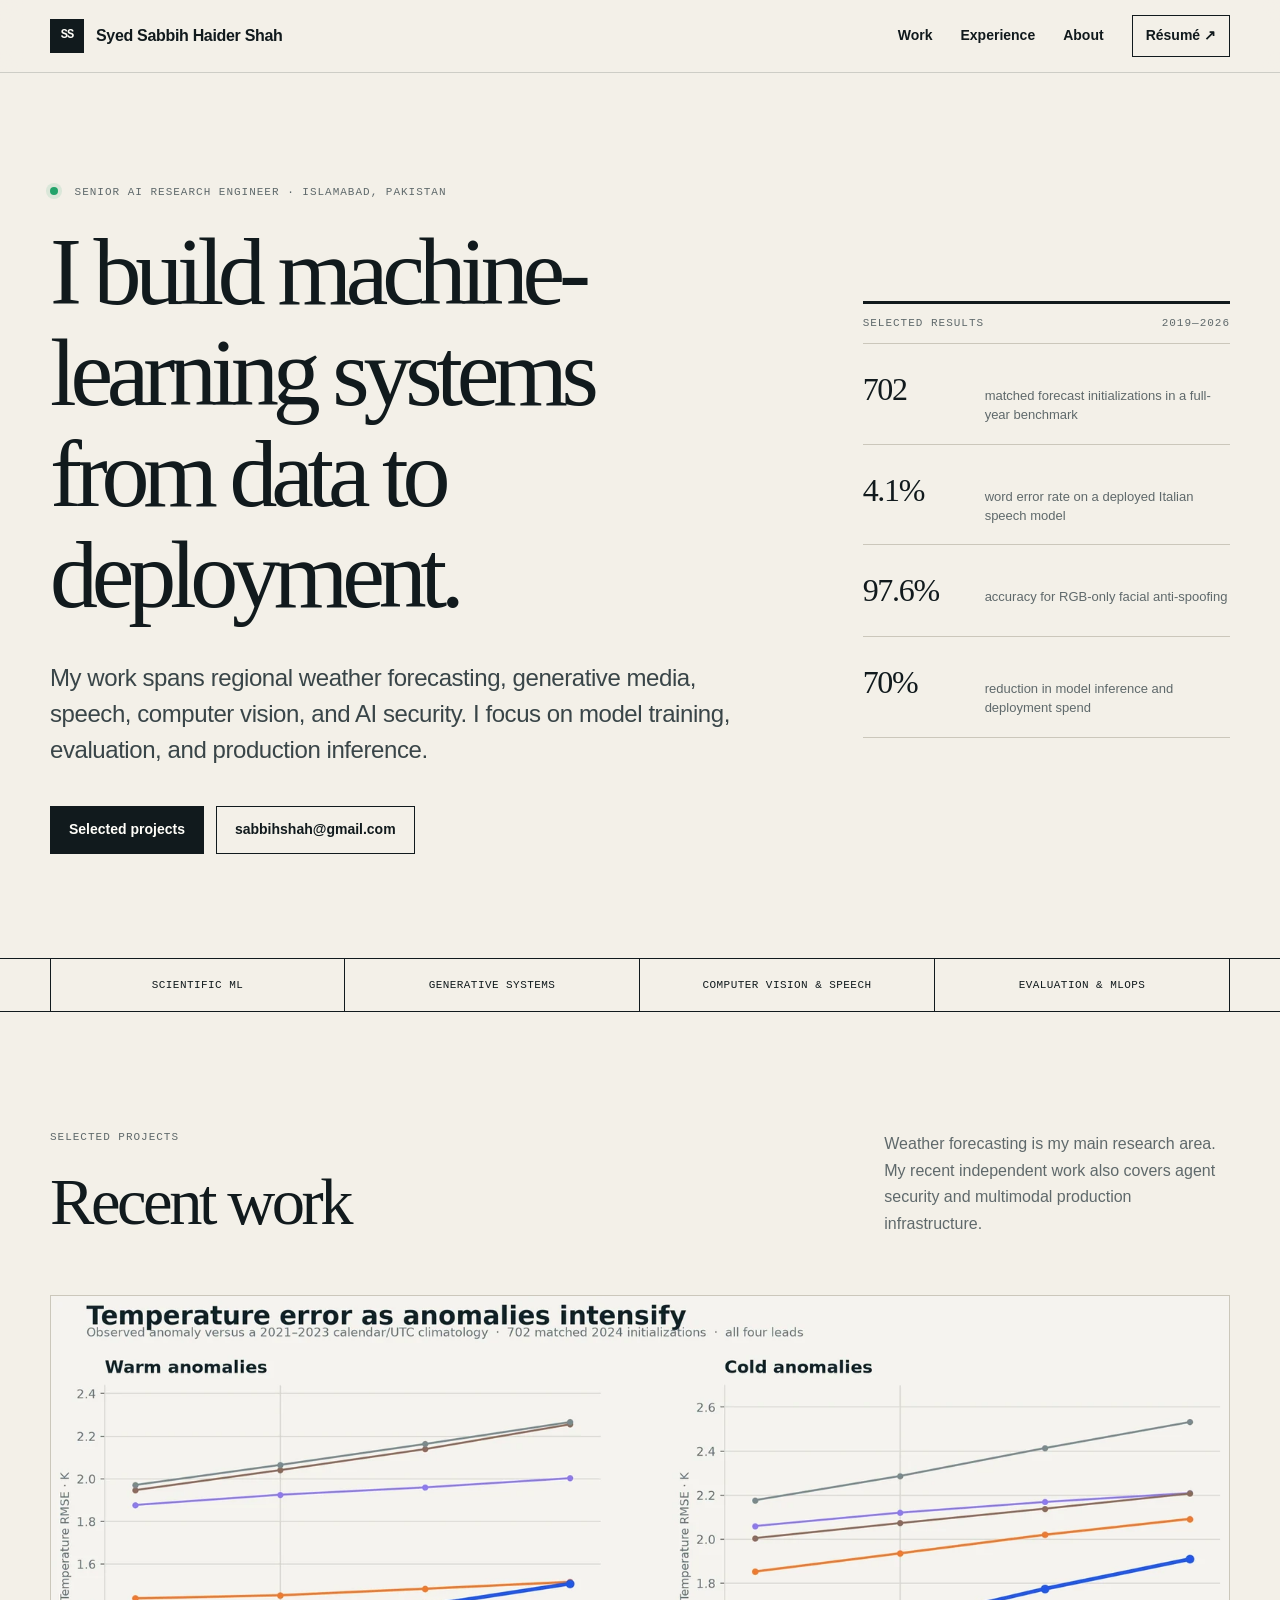
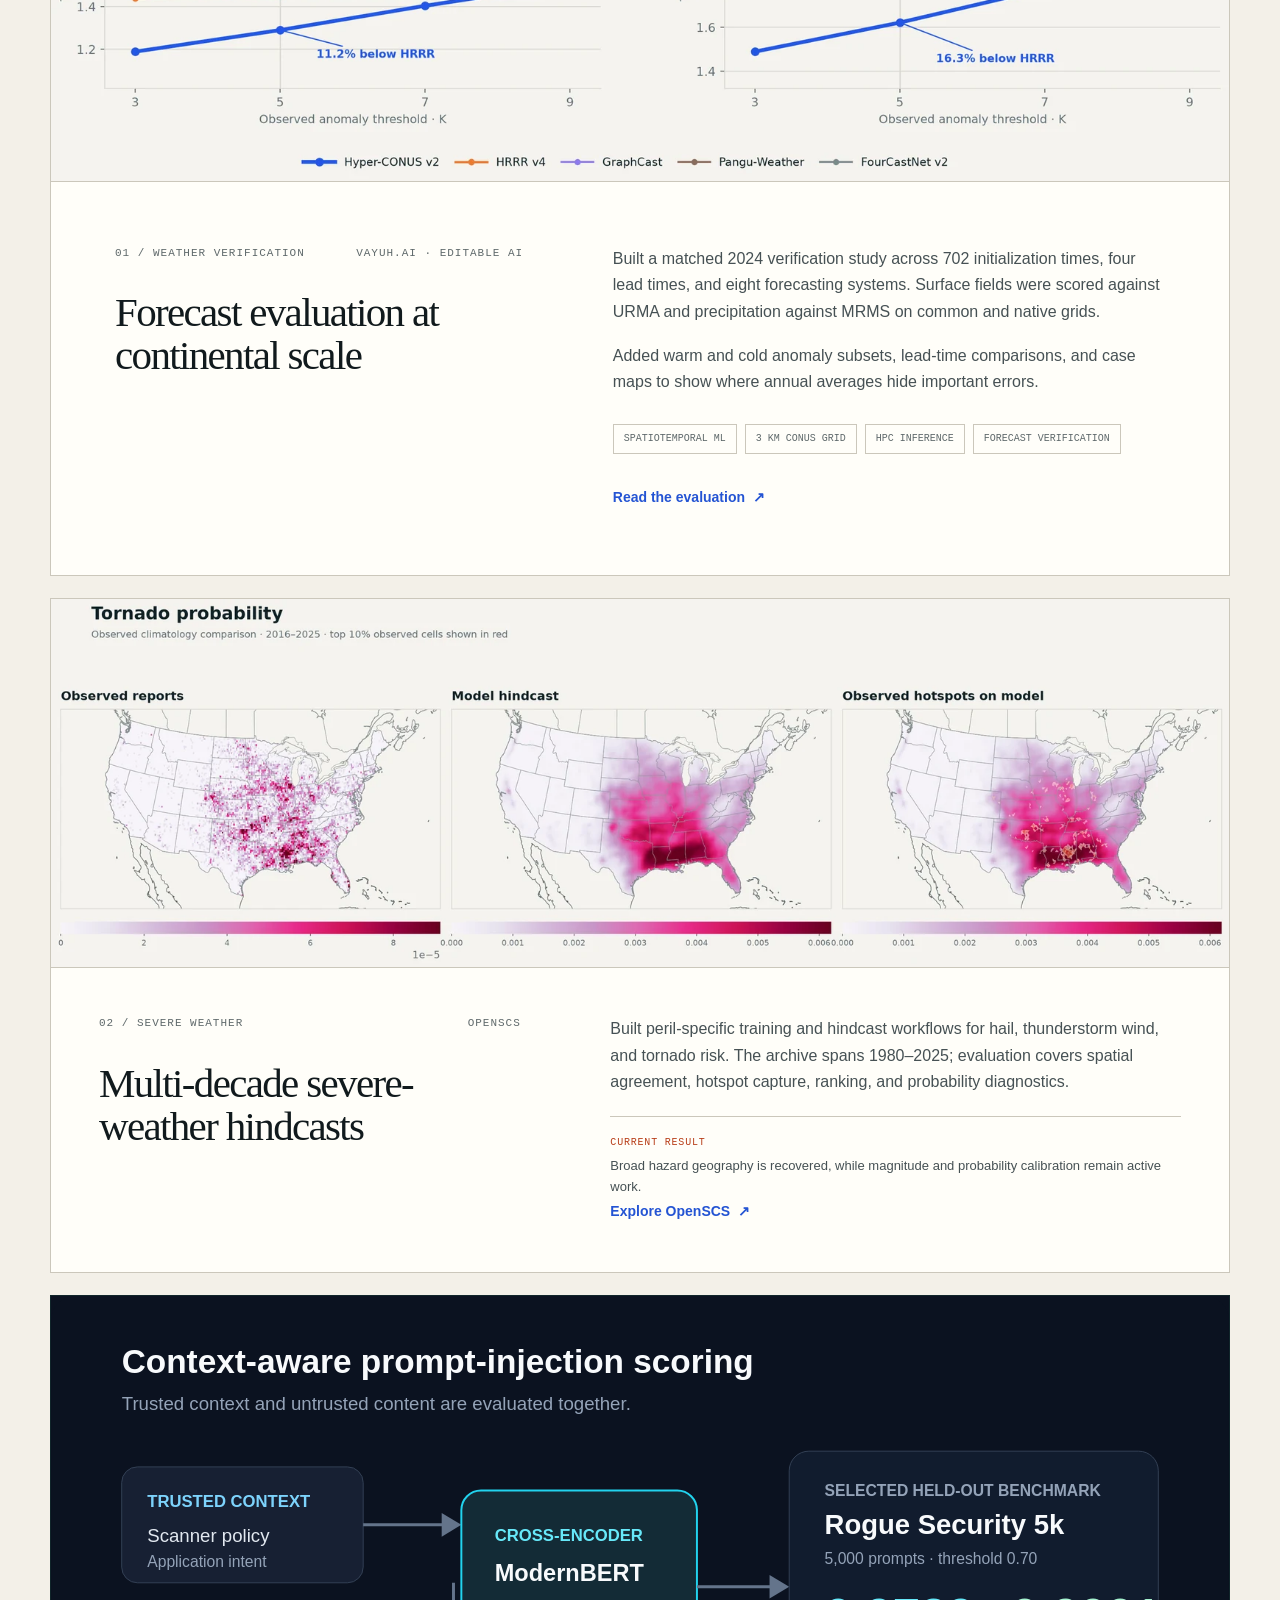
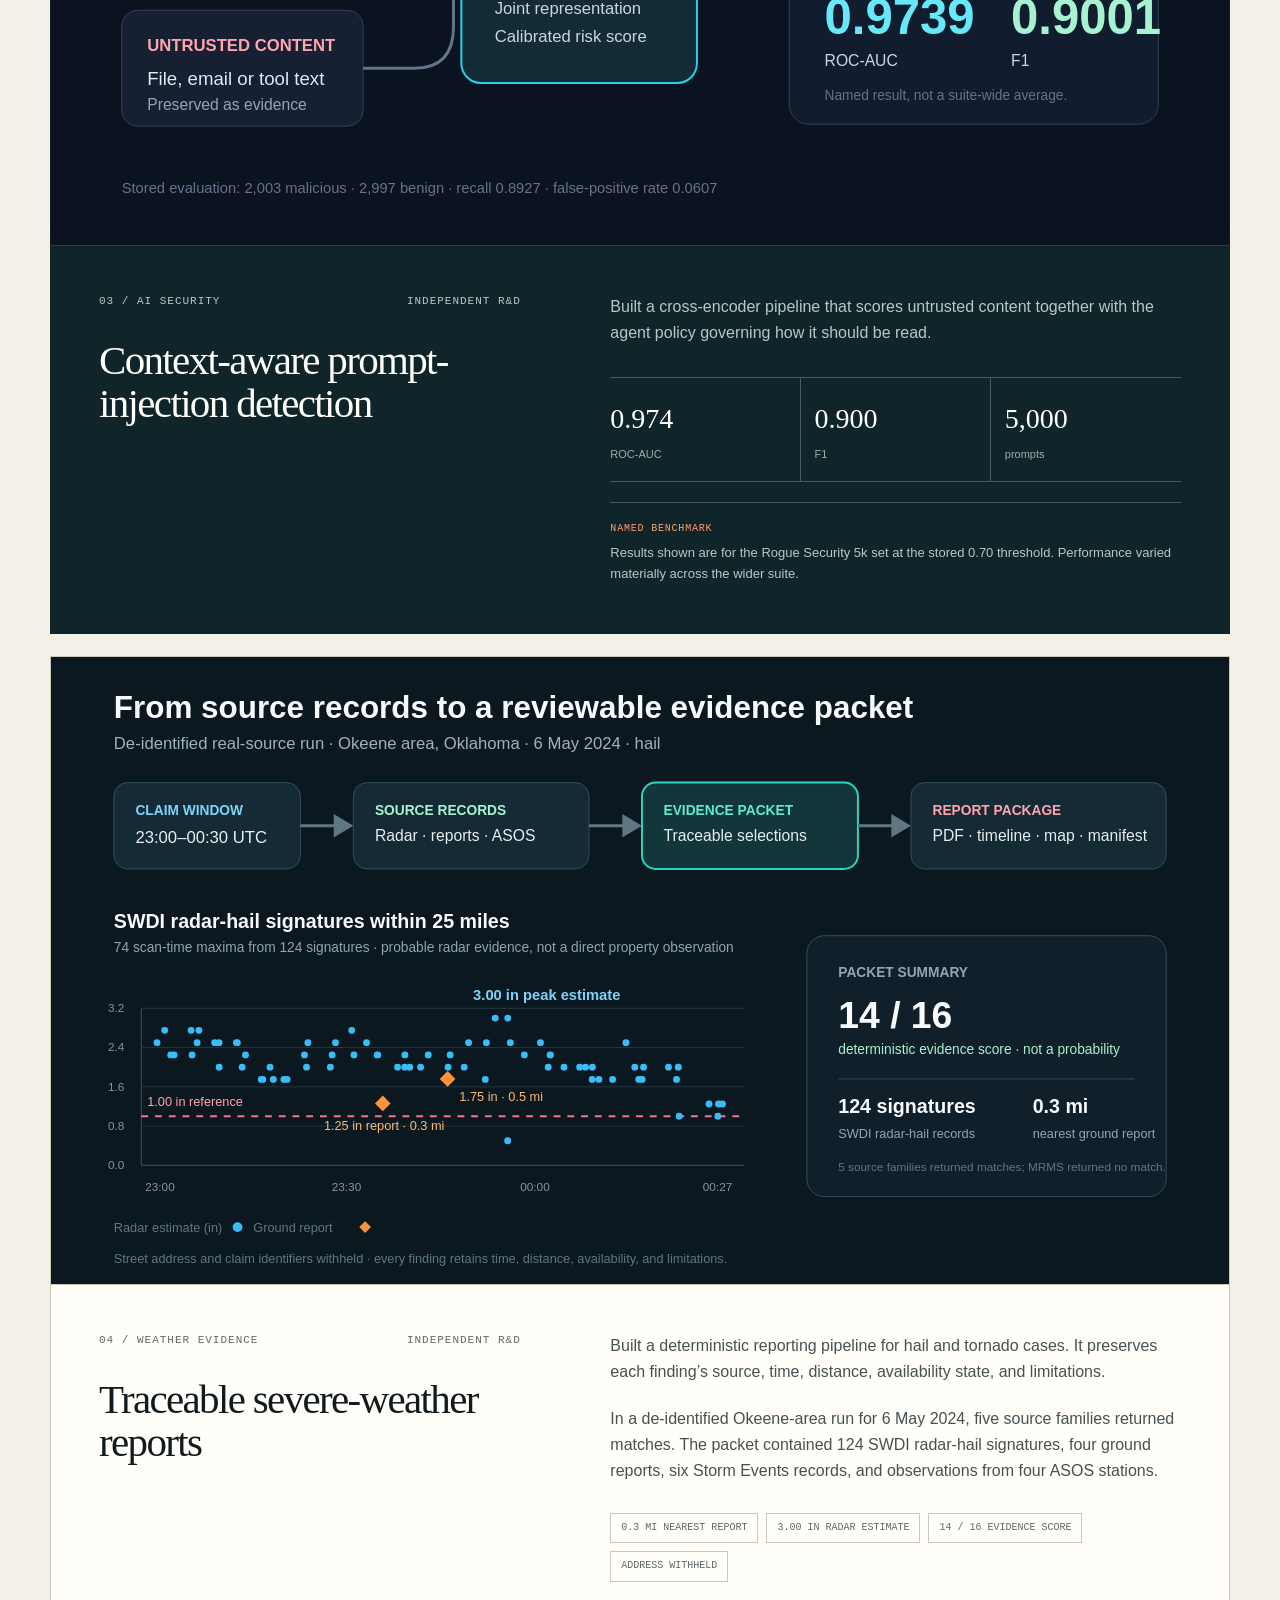
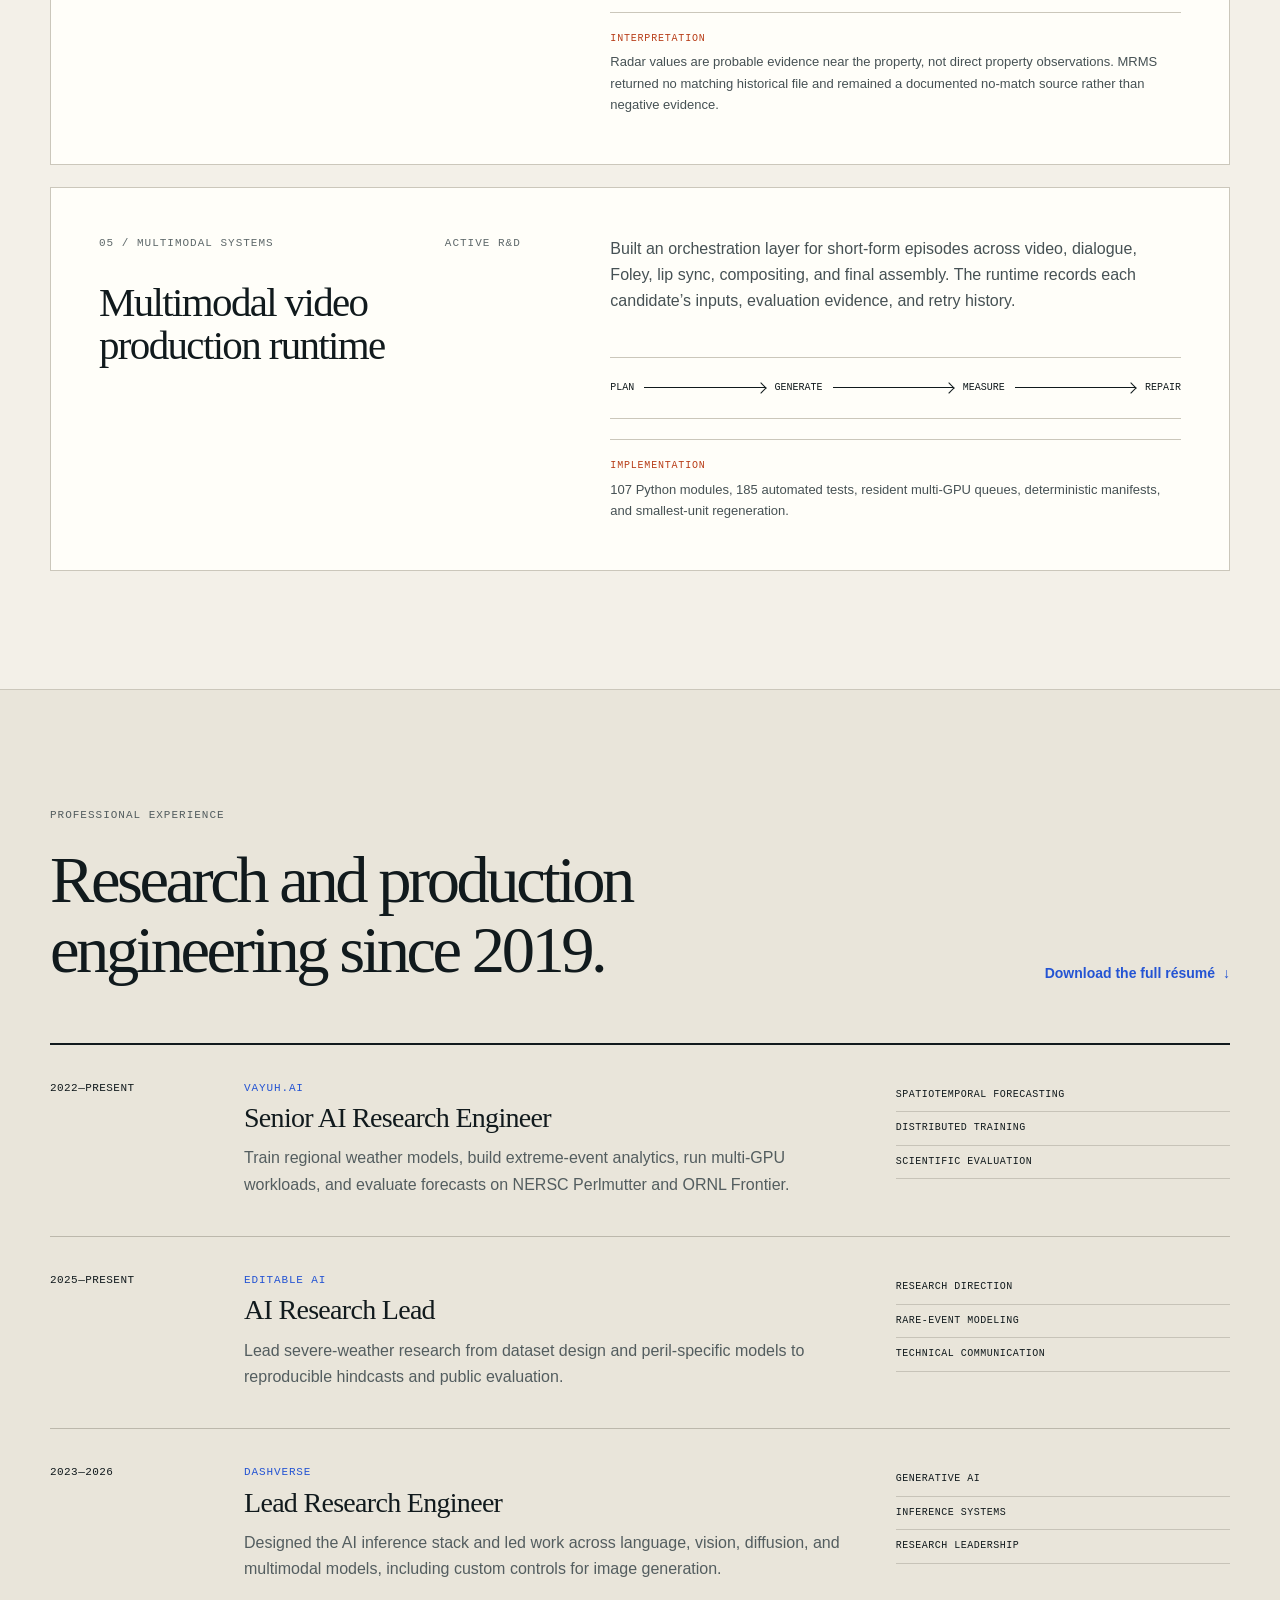
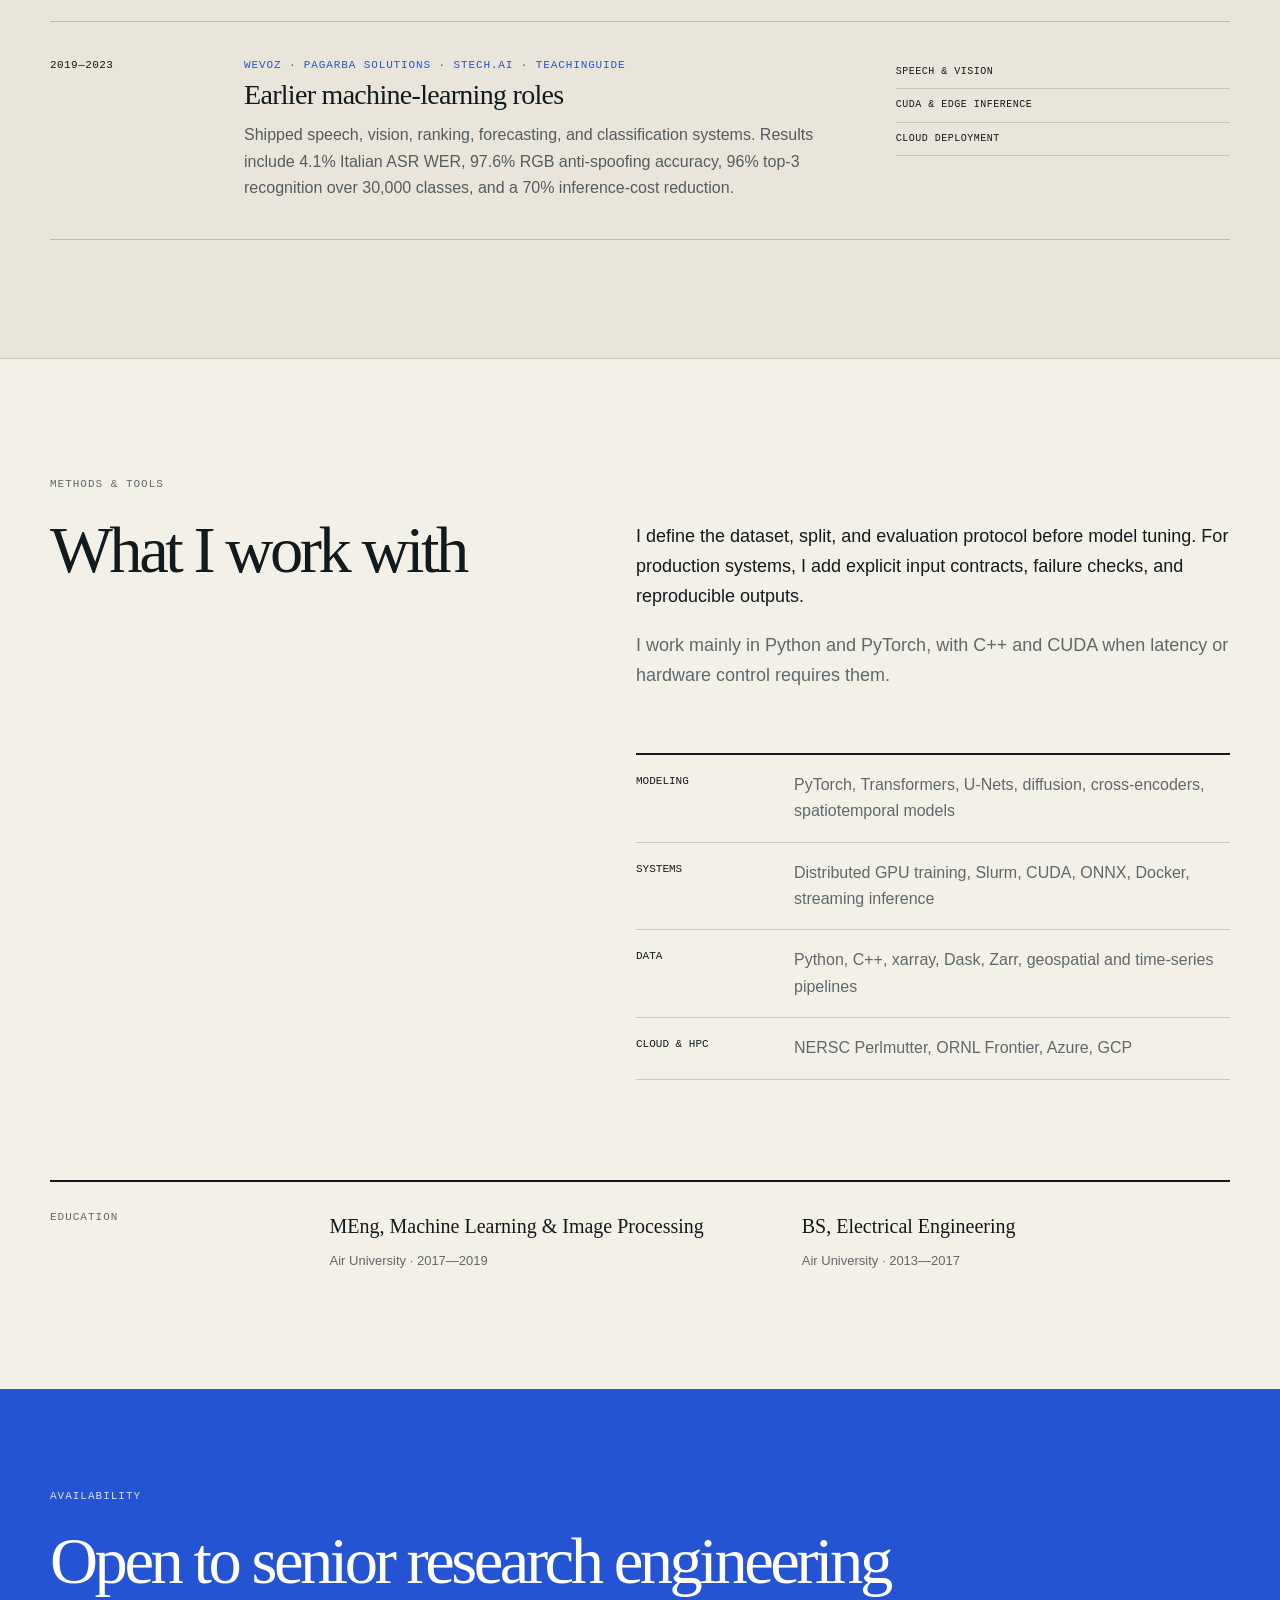
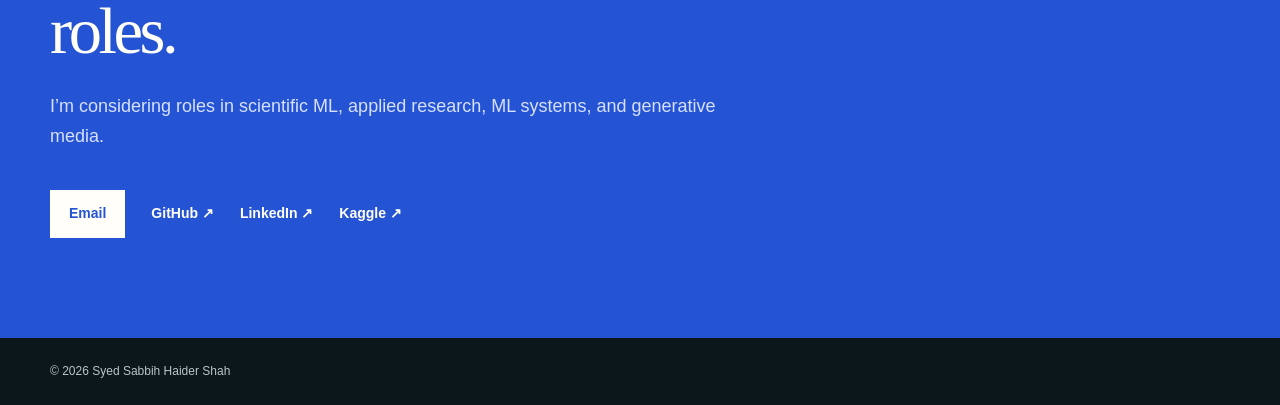
==== commit d16cd645: "Add real-source storm evidence figure" ====
--- a/index.html
+++ b/index.html
@@ -184,27 +184,42 @@
           </div>
         </article>
 
-        <article class="project-card">
-          <div class="card-body">
-            <div class="project-meta"><span>04 / Weather evidence</span><span>Independent R&amp;D</span></div>
-            <h3>Traceable severe-weather reports</h3>
-            <p>Built a deterministic reporting pipeline for hail and tornado cases. It combines radar-derived signals, nearby ground reports, surface observations, warning context, and source health without turning missing records into evidence of absence.</p>
-            <div class="system-flow" aria-label="Evidence report workflow">
-              <span>Claim</span><i aria-hidden="true"></i><span>Sources</span><i aria-hidden="true"></i><span>Evidence</span><i aria-hidden="true"></i><span>Report</span>
-            </div>
-            <p class="honesty-note"><span>Delivery</span> Reviewable Markdown and PDF reports, an event timeline, confidence factors, source manifests, and a static evidence map. Wind and lightning paths remain feature-gated.</p>
+        <article class="project-card project-card-visual">
+          <button class="figure-button evidence-image" type="button" data-lightbox aria-label="Enlarge de-identified storm evidence report summary">
+            <img src="/assets/images/storm-evidence-summary.svg" width="1200" height="640" alt="De-identified real-source hail run showing the evidence pipeline, radar-hail scan maxima, nearby ground reports, and report summary." loading="lazy">
+          </button>
+          <div class="card-body project-card-copy">
+            <div>
+              <div class="project-meta"><span>04 / Weather evidence</span><span>Independent R&amp;D</span></div>
+              <h3>Traceable severe-weather reports</h3>
+            </div>
+            <div>
+              <p>Built a deterministic reporting pipeline for hail and tornado cases. It preserves each finding’s source, time, distance, availability state, and limitations.</p>
+              <p>In a de-identified Okeene-area run for 6 May 2024, five source families returned matches. The packet contained 124 SWDI radar-hail signatures, four ground reports, six Storm Events records, and observations from four ASOS stations.</p>
+              <ul class="tag-list" aria-label="Real-source run summary">
+                <li>0.3 mi nearest report</li>
+                <li>3.00 in radar estimate</li>
+                <li>14 / 16 evidence score</li>
+                <li>Address withheld</li>
+              </ul>
+              <p class="honesty-note"><span>Interpretation</span> Radar values are probable evidence near the property, not direct property observations. MRMS returned no matching historical file and remained a documented no-match source rather than negative evidence.</p>
+            </div>
           </div>
         </article>
 
-        <article class="project-card project-card-system">
-          <div class="card-body">
-            <div class="project-meta"><span>05 / Multimodal systems</span><span>Active R&amp;D</span></div>
-            <h3>Multimodal video production runtime</h3>
-            <p>Built an orchestration layer for short-form episodes across video, dialogue, Foley, lip sync, compositing, and final assembly. The runtime records each candidate’s inputs, evaluation evidence, and retry history.</p>
-            <div class="system-flow" aria-label="Production workflow">
-              <span>Plan</span><i aria-hidden="true"></i><span>Generate</span><i aria-hidden="true"></i><span>Measure</span><i aria-hidden="true"></i><span>Repair</span>
-            </div>
-            <p class="honesty-note"><span>Implementation</span> 107 Python modules, 185 automated tests, resident multi-GPU queues, deterministic manifests, and smallest-unit regeneration.</p>
+        <article class="project-card project-card-system project-card-visual">
+          <div class="card-body project-card-copy">
+            <div>
+              <div class="project-meta"><span>05 / Multimodal systems</span><span>Active R&amp;D</span></div>
+              <h3>Multimodal video production runtime</h3>
+            </div>
+            <div>
+              <p>Built an orchestration layer for short-form episodes across video, dialogue, Foley, lip sync, compositing, and final assembly. The runtime records each candidate’s inputs, evaluation evidence, and retry history.</p>
+              <div class="system-flow" aria-label="Production workflow">
+                <span>Plan</span><i aria-hidden="true"></i><span>Generate</span><i aria-hidden="true"></i><span>Measure</span><i aria-hidden="true"></i><span>Repair</span>
+              </div>
+              <p class="honesty-note"><span>Implementation</span> 107 Python modules, 185 automated tests, resident multi-GPU queues, deterministic manifests, and smallest-unit regeneration.</p>
+            </div>
           </div>
         </article>
       </div>
--- a/assets/css/site.css
+++ b/assets/css/site.css
@@ -260,6 +260,7 @@
 .project-card-visual { grid-column: 1 / -1; min-height: 0; }
 .card-image { aspect-ratio: 1600 / 502; border-bottom: 1px solid var(--line); background: #ece9e2; }
 .security-image { aspect-ratio: 1200 / 560; border-bottom: 1px solid rgba(255, 255, 255, .16); background: #0b1220; }
+.evidence-image { aspect-ratio: 1200 / 640; border-bottom: 1px solid var(--line); background: #0b1820; }
 .project-card-copy { display: grid; grid-template-columns: .85fr 1.15fr; gap: clamp(40px, 7vw, 100px); }
 .project-card-copy h3 { max-width: 520px; }
 .project-card-copy > div:last-child > p:first-child { margin-top: 0; }
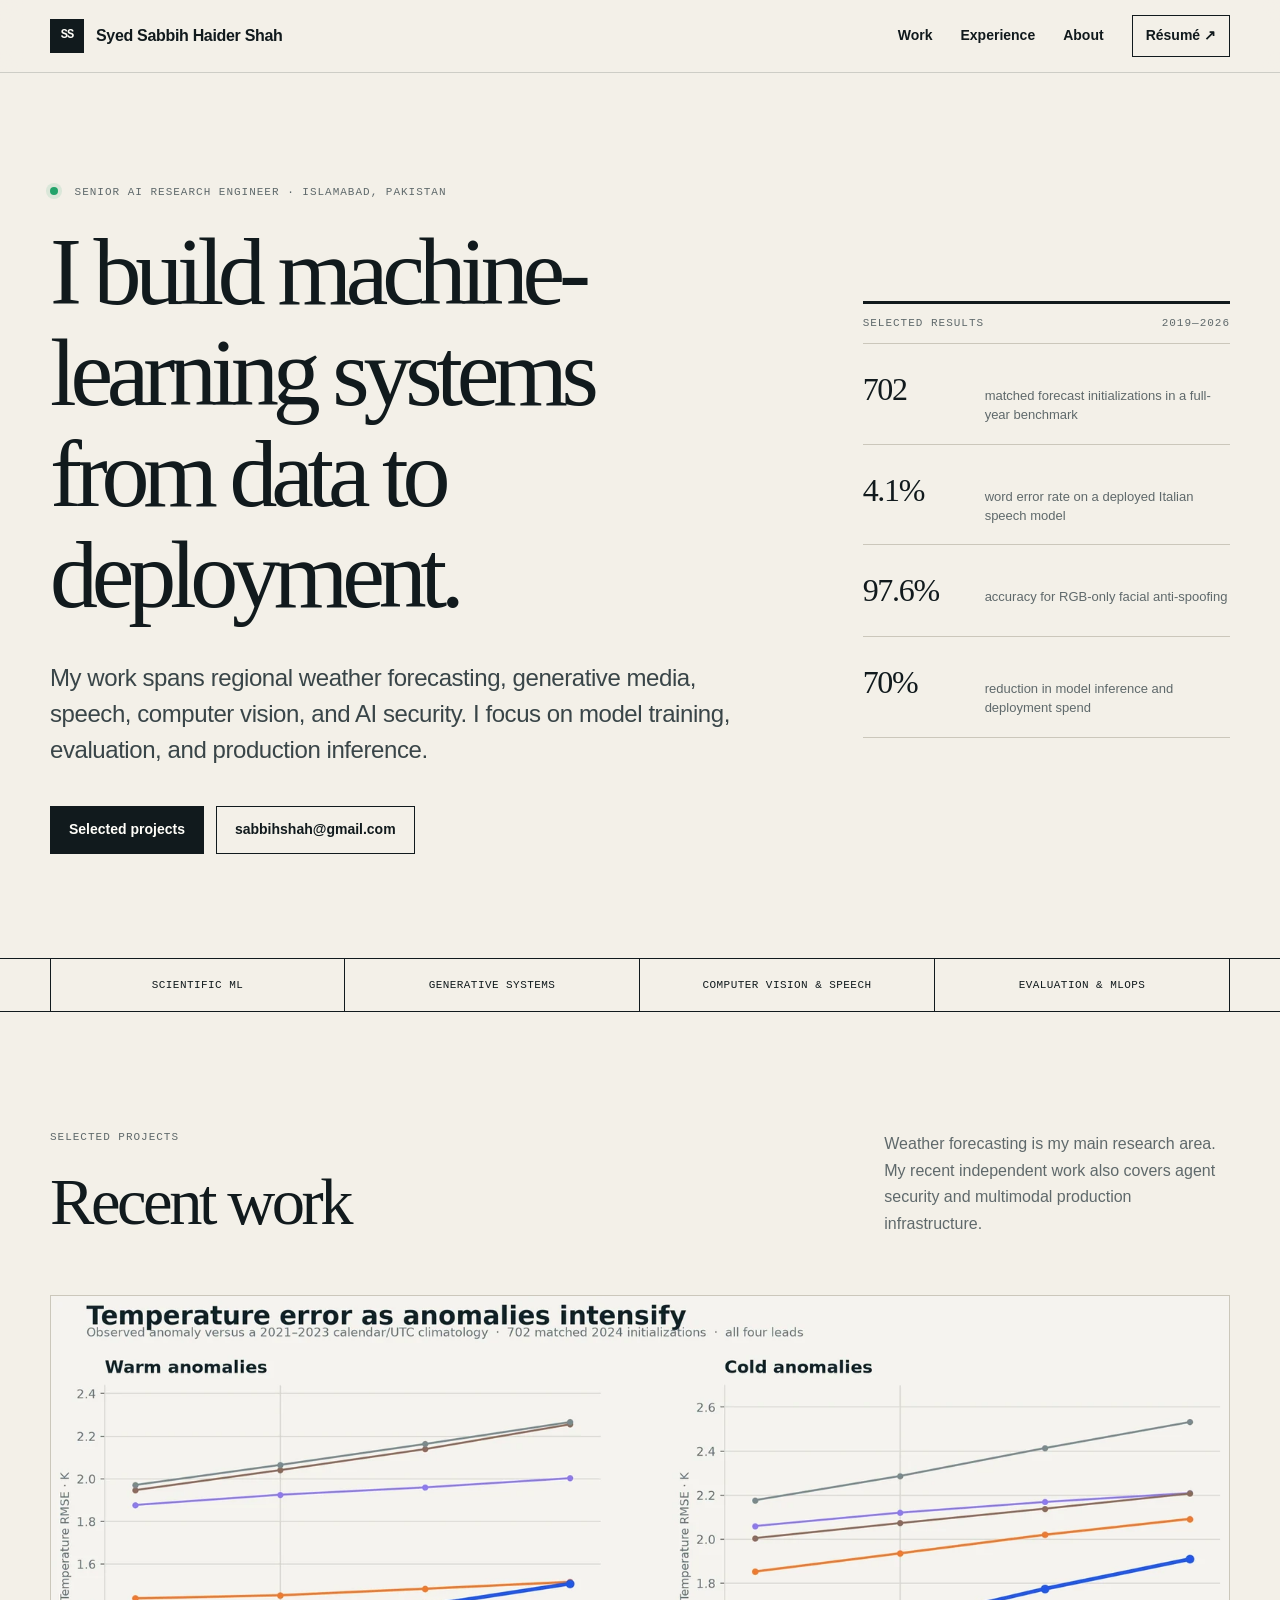
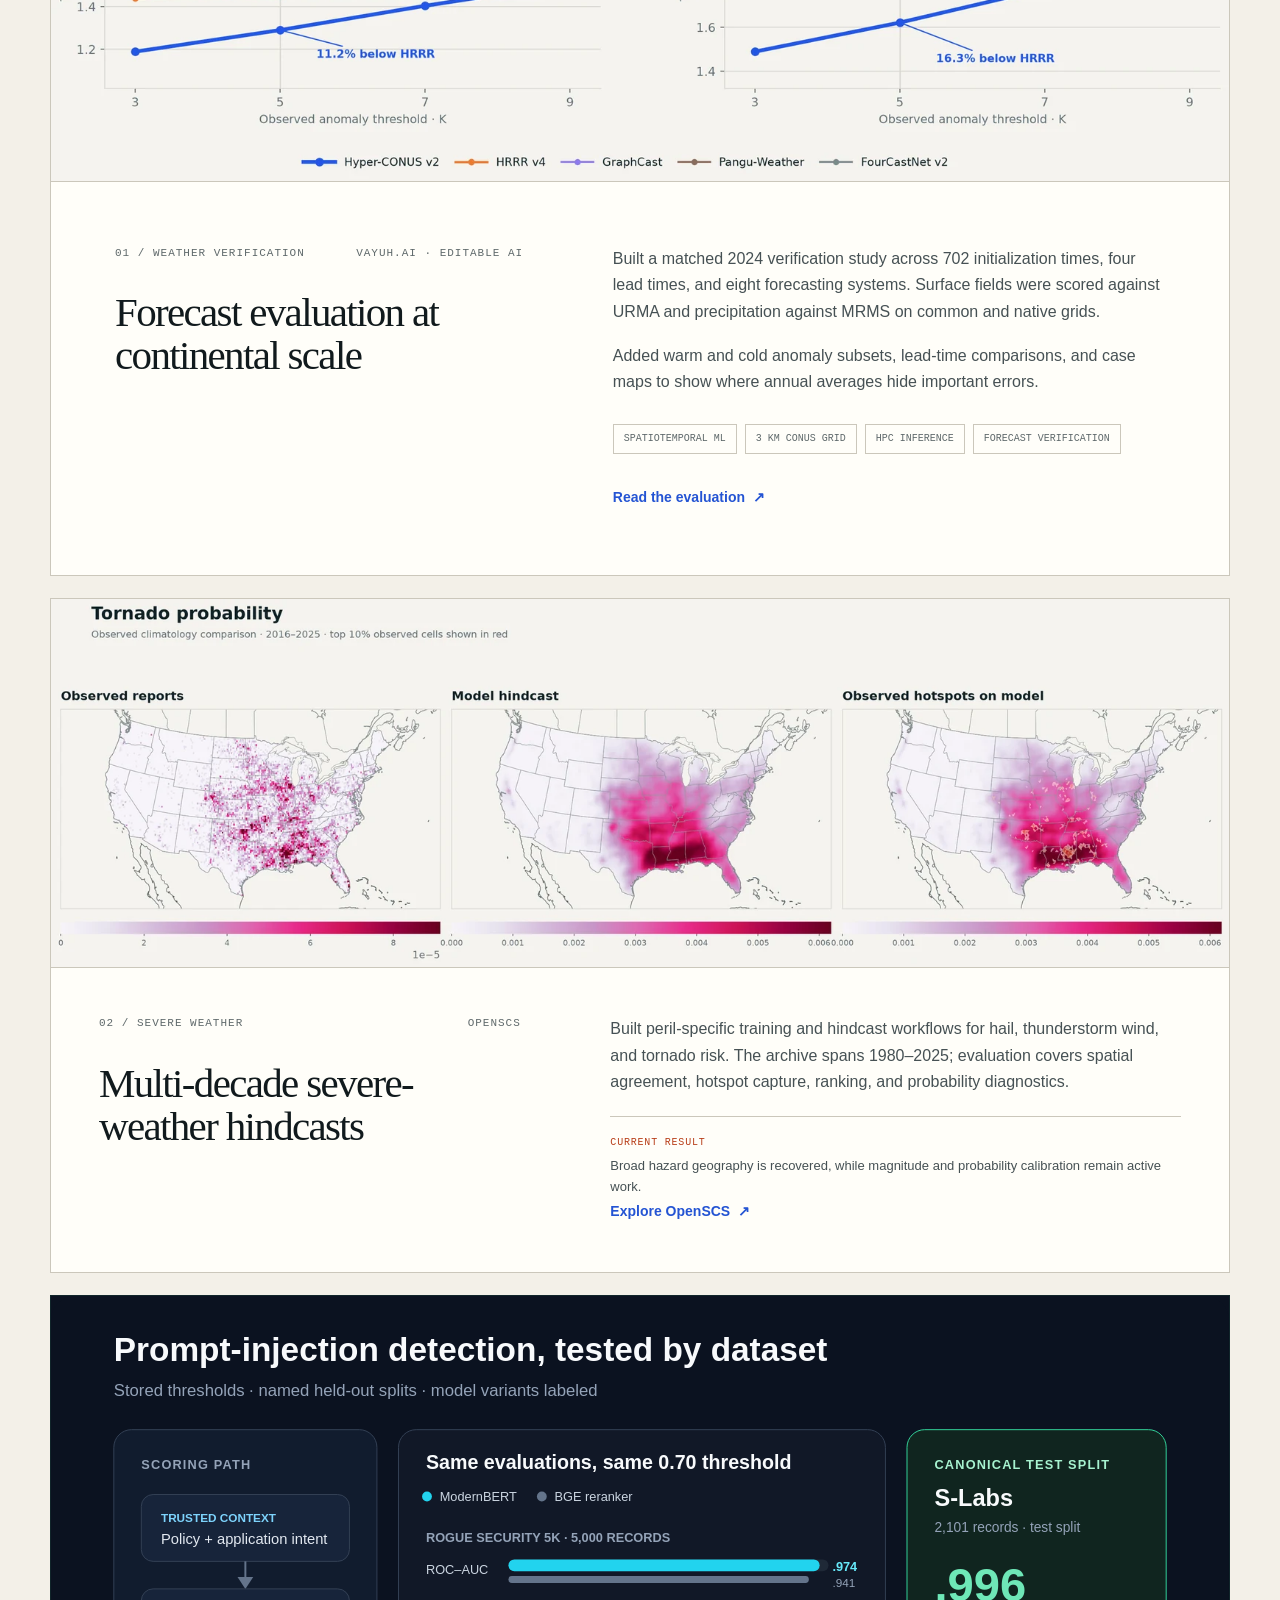
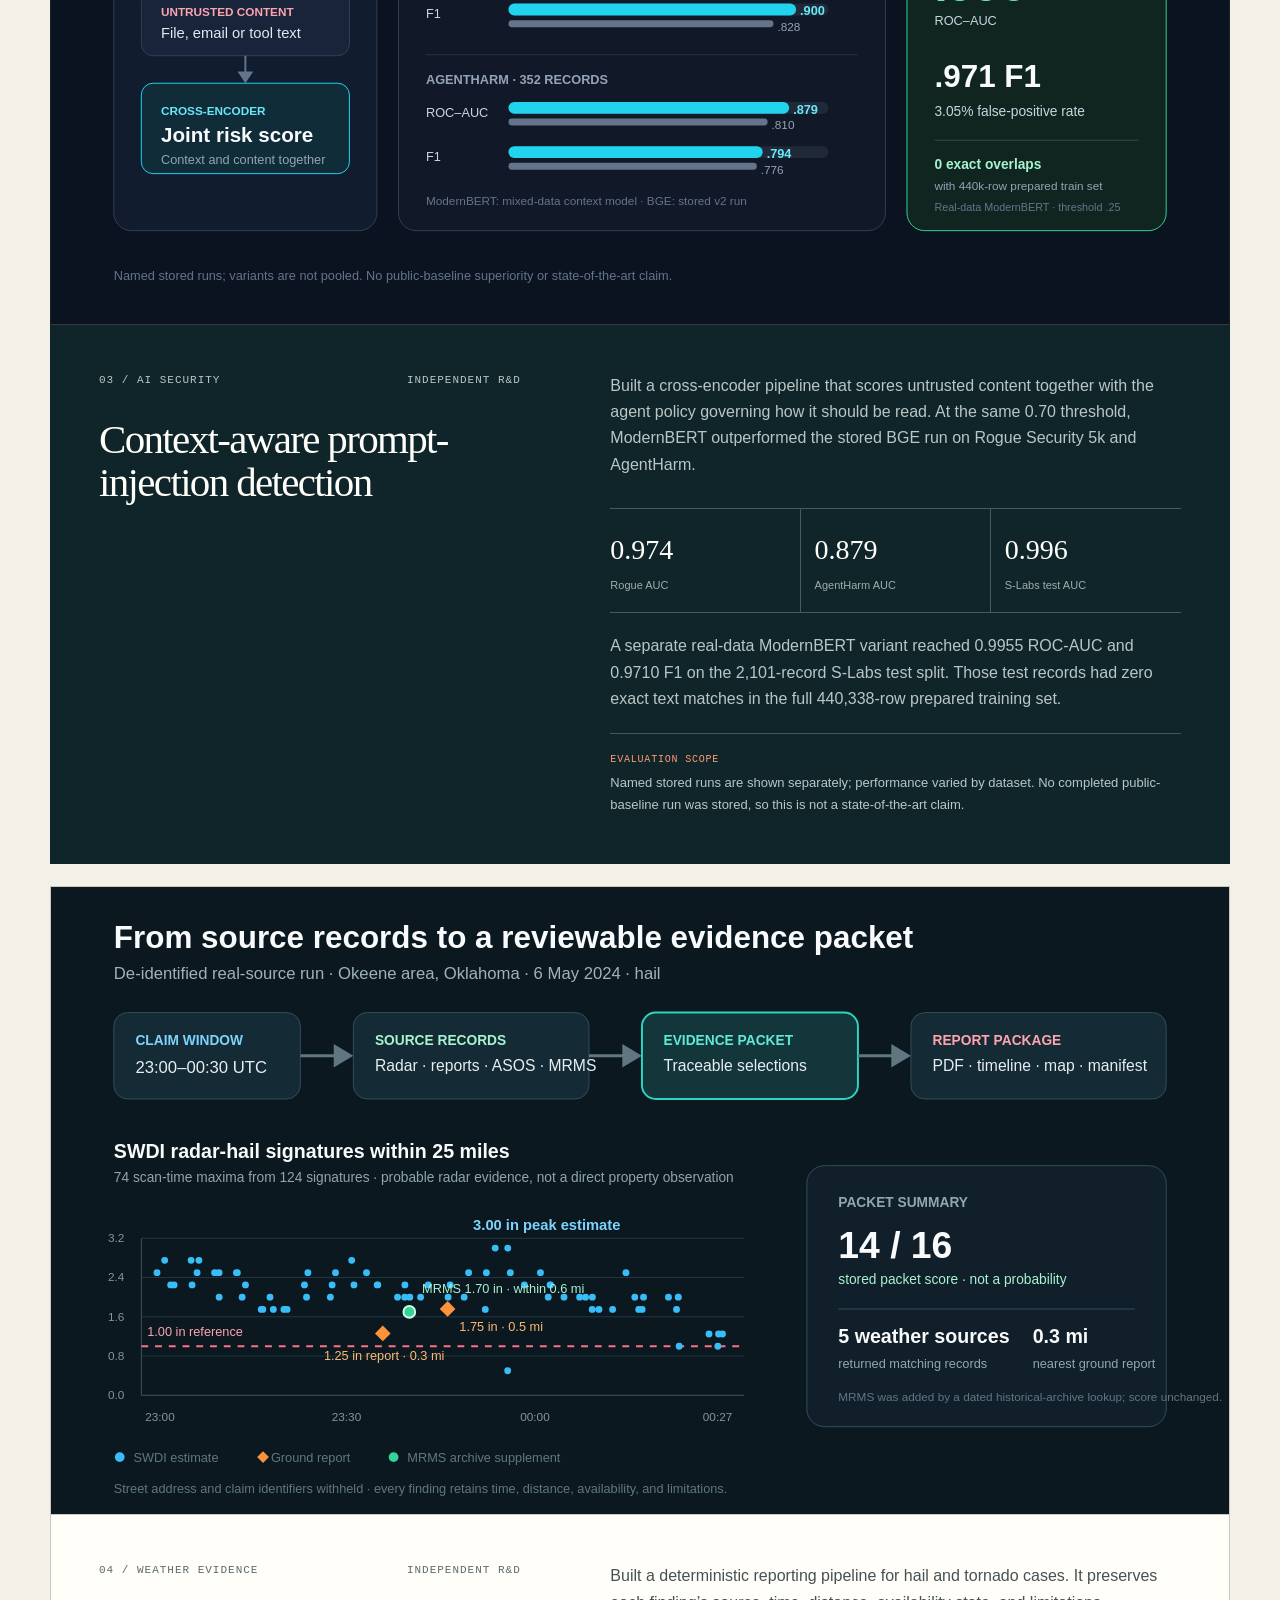
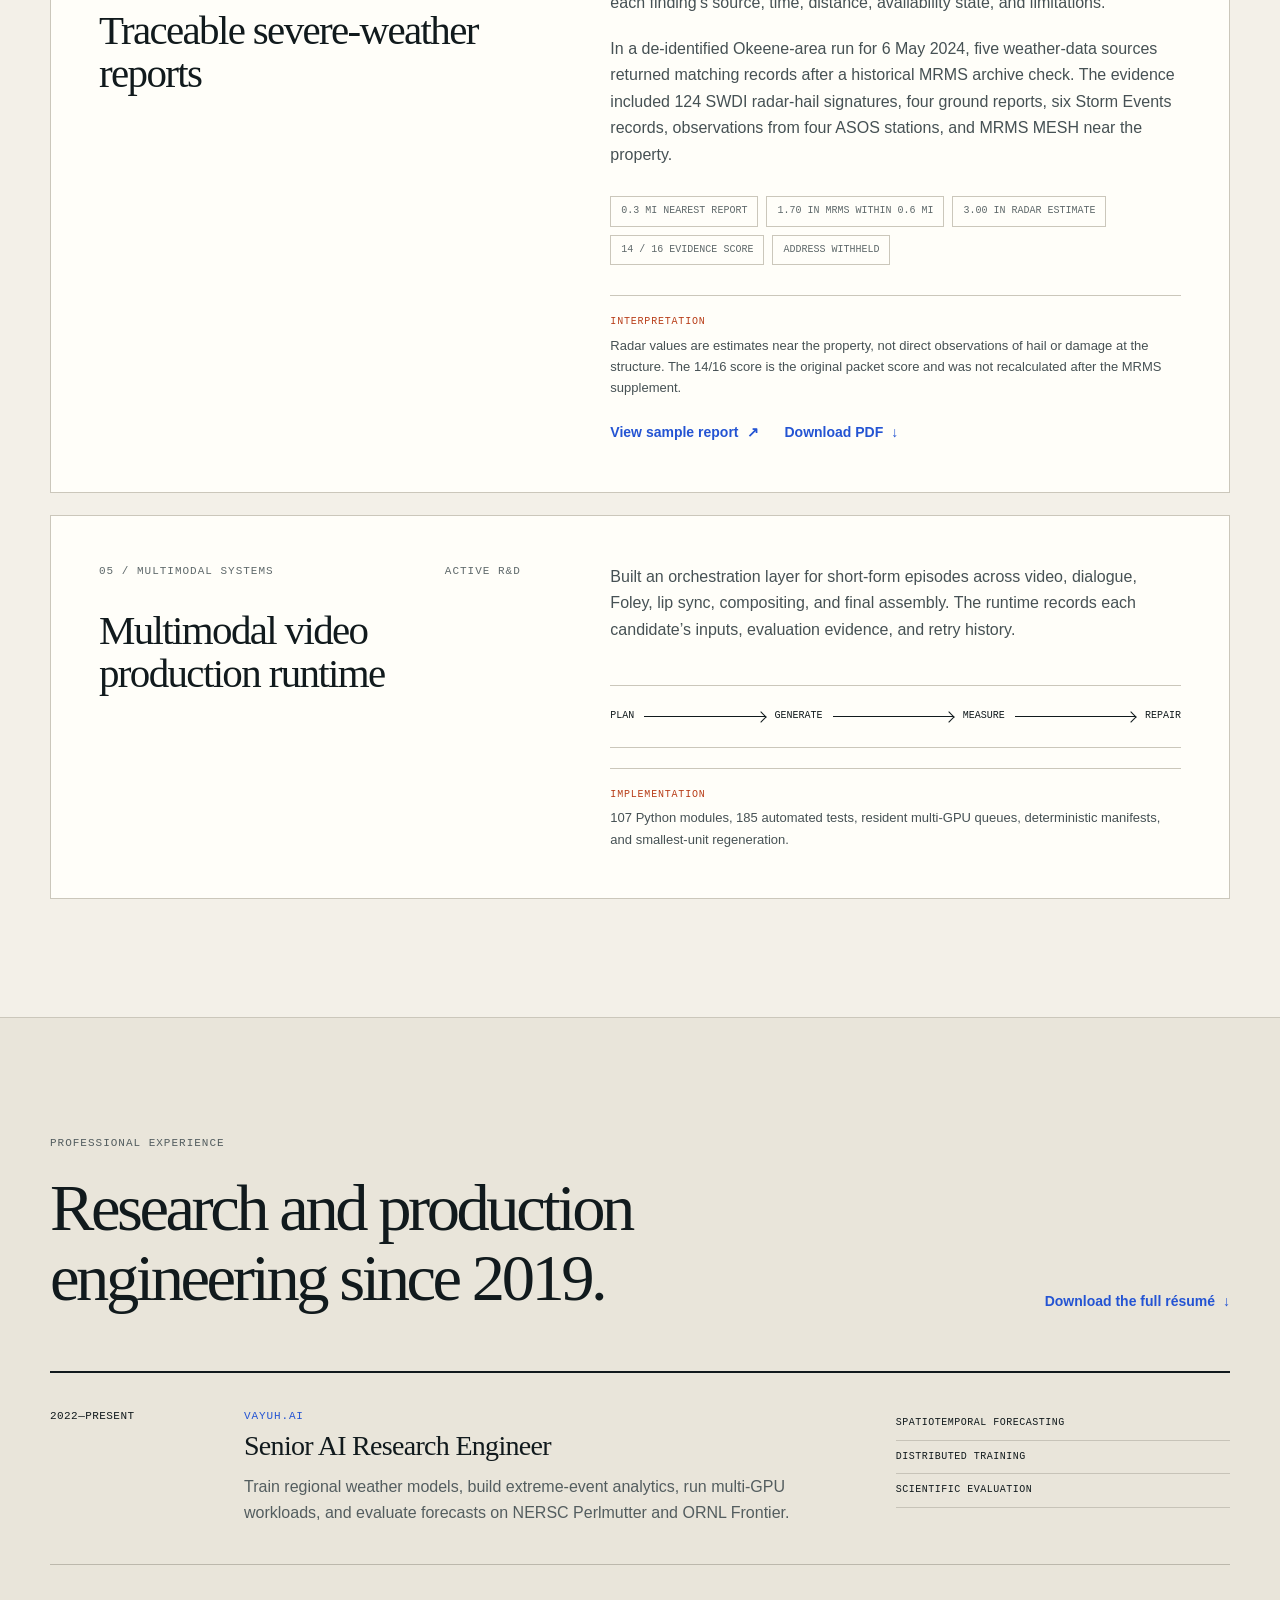
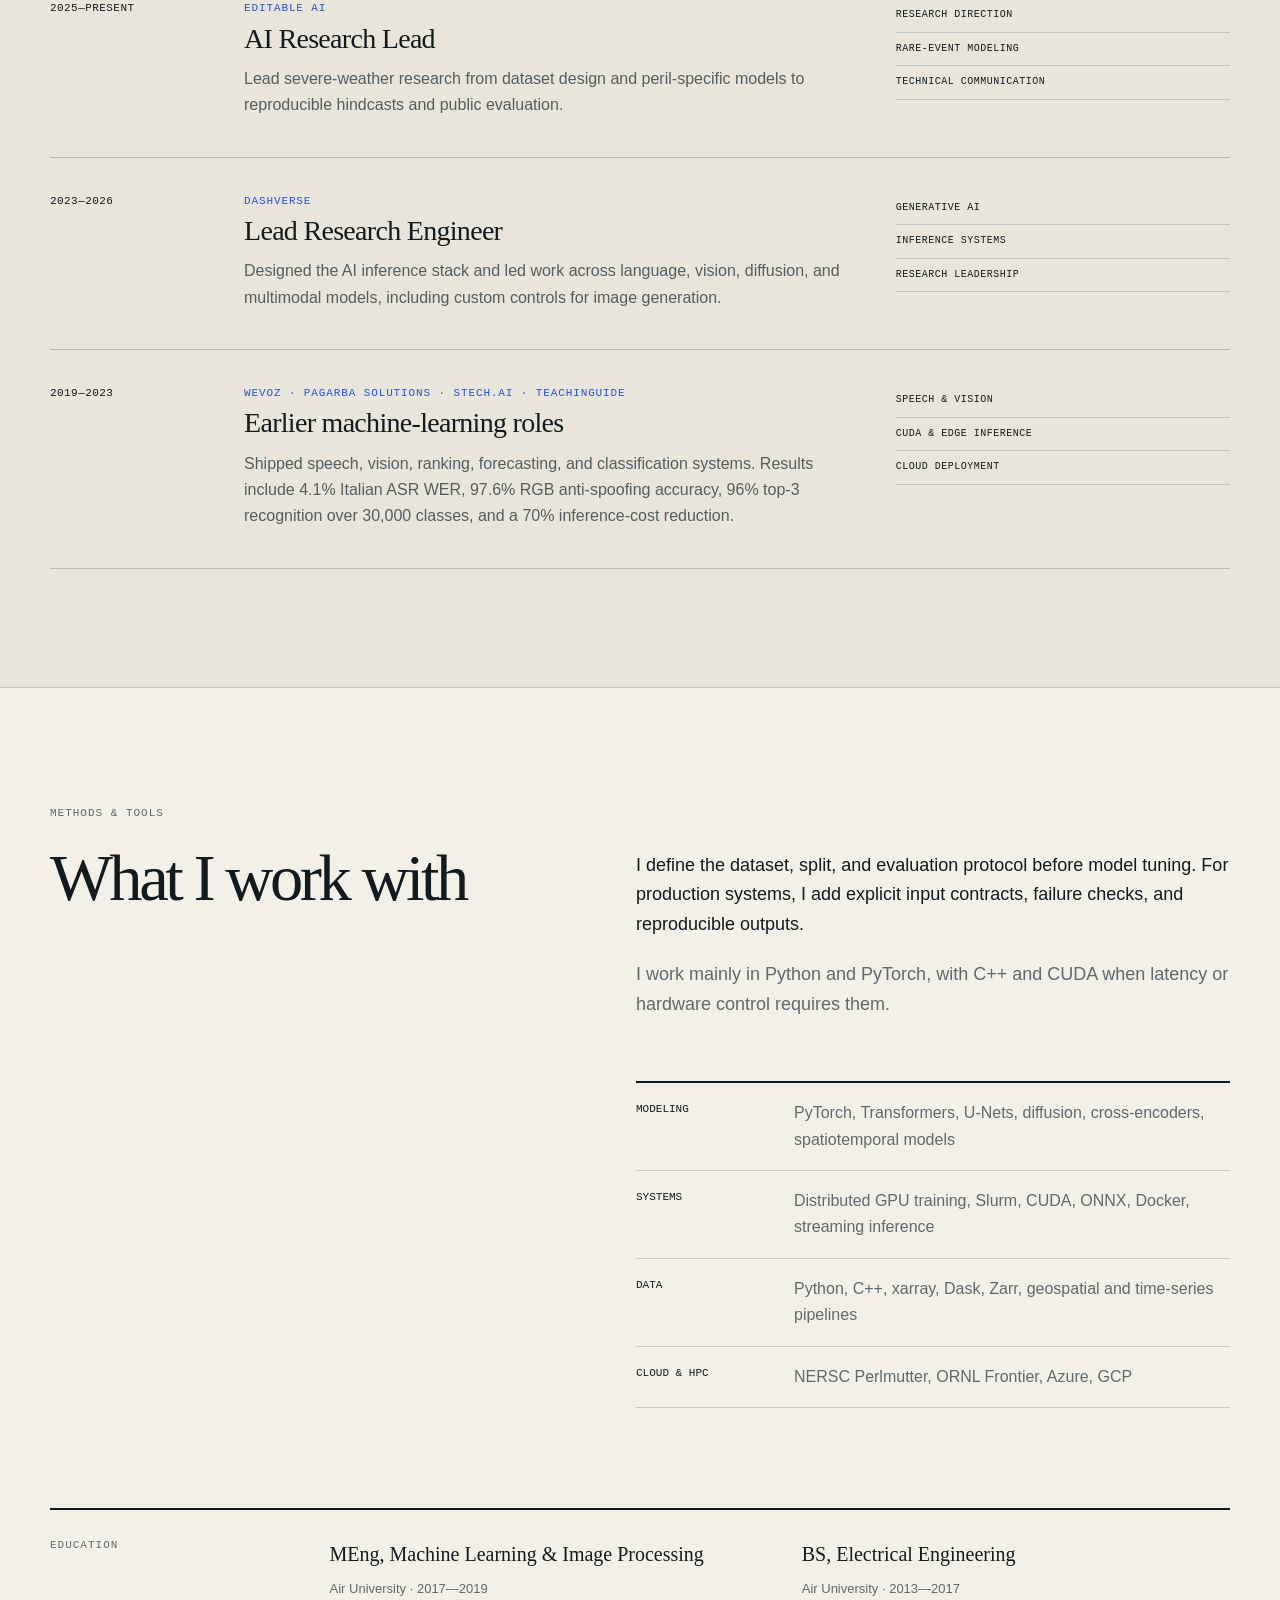
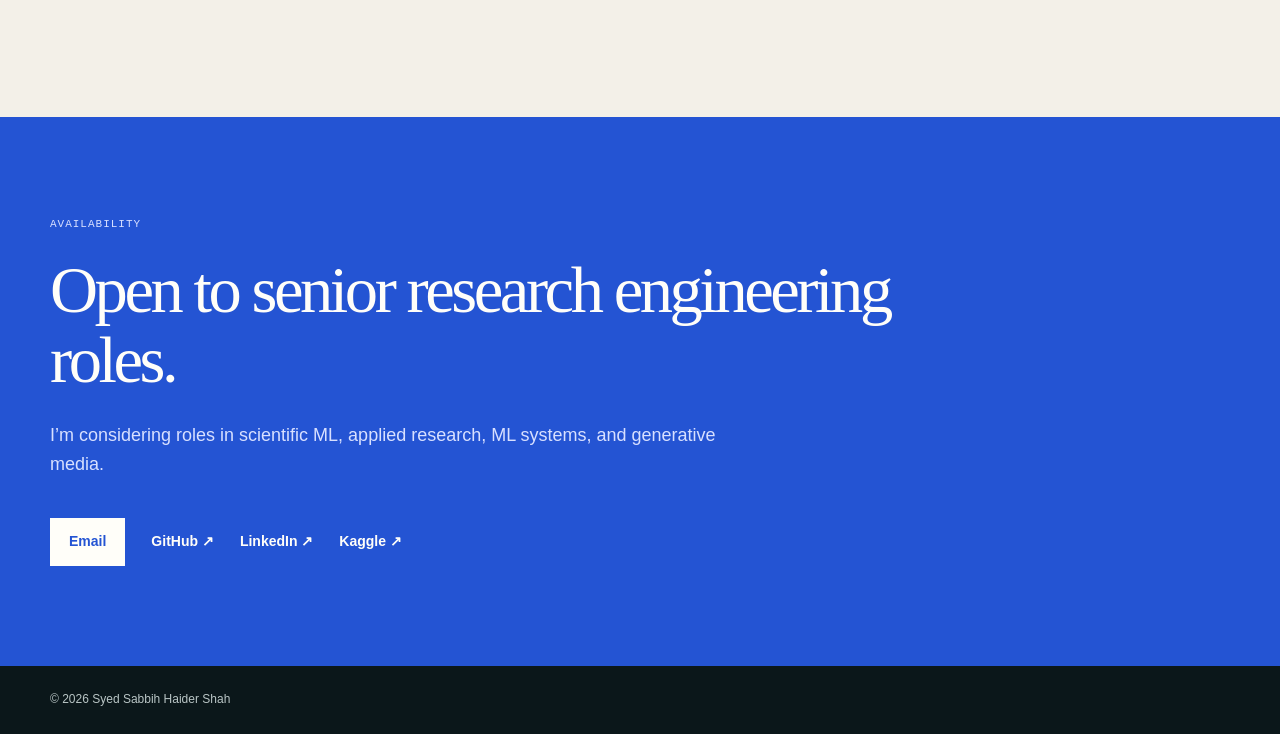
==== commit cc53302c: "Publish benchmark and hail evidence case study" ====
--- a/index.html
+++ b/index.html
@@ -164,8 +164,8 @@
         </article>
 
         <article class="project-card project-card-dark project-card-visual">
-          <button class="figure-button security-image" type="button" data-lightbox aria-label="Enlarge prompt-injection benchmark summary">
-            <img src="/assets/images/agent-security-benchmark.svg" width="1200" height="560" alt="Context-aware prompt-injection scoring pipeline and selected Rogue Security 5k benchmark result." loading="lazy">
+          <button class="figure-button security-image" type="button" data-lightbox aria-label="Enlarge prompt-injection benchmark comparison">
+            <img src="/assets/images/agent-security-benchmark.svg" width="1200" height="640" alt="ModernBERT and BGE results on two held-out prompt-injection benchmarks, plus a separate ModernBERT result on the canonical S-Labs test split." loading="lazy">
           </button>
           <div class="card-body project-card-copy">
             <div>
@@ -173,13 +173,14 @@
               <h3>Context-aware prompt-injection detection</h3>
             </div>
             <div>
-              <p>Built a cross-encoder pipeline that scores untrusted content together with the agent policy governing how it should be read.</p>
-              <div class="mini-metrics" aria-label="Selected held-out result">
-                <div><strong>0.974</strong><span>ROC-AUC</span></div>
-                <div><strong>0.900</strong><span>F1</span></div>
-                <div><strong>5,000</strong><span>prompts</span></div>
+              <p>Built a cross-encoder pipeline that scores untrusted content together with the agent policy governing how it should be read. At the same 0.70 threshold, ModernBERT outperformed the stored BGE run on Rogue Security 5k and AgentHarm.</p>
+              <div class="mini-metrics" aria-label="Selected held-out results">
+                <div><strong>0.974</strong><span>Rogue AUC</span></div>
+                <div><strong>0.879</strong><span>AgentHarm AUC</span></div>
+                <div><strong>0.996</strong><span>S-Labs test AUC</span></div>
               </div>
-              <p class="honesty-note"><span>Named benchmark</span> Results shown are for the Rogue Security 5k set at the stored 0.70 threshold. Performance varied materially across the wider suite.</p>
+              <p>A separate real-data ModernBERT variant reached 0.9955 ROC-AUC and 0.9710 F1 on the 2,101-record S-Labs test split. Those test records had zero exact text matches in the full 440,338-row prepared training set.</p>
+              <p class="honesty-note"><span>Evaluation scope</span> Named stored runs are shown separately; performance varied by dataset. No completed public-baseline run was stored, so this is not a state-of-the-art claim.</p>
             </div>
           </div>
         </article>
@@ -195,14 +196,19 @@
             </div>
             <div>
               <p>Built a deterministic reporting pipeline for hail and tornado cases. It preserves each finding’s source, time, distance, availability state, and limitations.</p>
-              <p>In a de-identified Okeene-area run for 6 May 2024, five source families returned matches. The packet contained 124 SWDI radar-hail signatures, four ground reports, six Storm Events records, and observations from four ASOS stations.</p>
+              <p>In a de-identified Okeene-area run for 6 May 2024, five weather-data sources returned matching records after a historical MRMS archive check. The evidence included 124 SWDI radar-hail signatures, four ground reports, six Storm Events records, observations from four ASOS stations, and MRMS MESH near the property.</p>
               <ul class="tag-list" aria-label="Real-source run summary">
                 <li>0.3 mi nearest report</li>
+                <li>1.70 in MRMS within 0.6 mi</li>
                 <li>3.00 in radar estimate</li>
                 <li>14 / 16 evidence score</li>
                 <li>Address withheld</li>
               </ul>
-              <p class="honesty-note"><span>Interpretation</span> Radar values are probable evidence near the property, not direct property observations. MRMS returned no matching historical file and remained a documented no-match source rather than negative evidence.</p>
+              <p class="honesty-note"><span>Interpretation</span> Radar values are estimates near the property, not direct observations of hail or damage at the structure. The 14/16 score is the original packet score and was not recalculated after the MRMS supplement.</p>
+              <div class="project-actions" aria-label="Storm evidence sample report">
+                <a class="text-link" href="/case-studies/okeene-hail-evidence-review.pdf" target="_blank" rel="noopener">View sample report <span aria-hidden="true">↗</span></a>
+                <a class="text-link" href="/case-studies/okeene-hail-evidence-review.pdf" download>Download PDF <span aria-hidden="true">↓</span></a>
+              </div>
             </div>
           </div>
         </article>
--- a/assets/css/site.css
+++ b/assets/css/site.css
@@ -252,6 +252,7 @@
 }
 
 .text-link:hover { text-decoration: underline; text-underline-offset: 5px; }
+.project-actions { display: flex; flex-wrap: wrap; gap: 12px 26px; margin-top: 22px; }
 
 .project-grid { display: grid; grid-template-columns: repeat(2, 1fr); gap: 22px; margin-top: 22px; }
 .project-card { min-height: 500px; border: 1px solid var(--line); background: var(--white); }
@@ -259,7 +260,7 @@
 .project-card p { margin-top: 20px; color: #465154; }
 .project-card-visual { grid-column: 1 / -1; min-height: 0; }
 .card-image { aspect-ratio: 1600 / 502; border-bottom: 1px solid var(--line); background: #ece9e2; }
-.security-image { aspect-ratio: 1200 / 560; border-bottom: 1px solid rgba(255, 255, 255, .16); background: #0b1220; }
+.security-image { aspect-ratio: 1200 / 640; border-bottom: 1px solid rgba(255, 255, 255, .16); background: #0b1220; }
 .evidence-image { aspect-ratio: 1200 / 640; border-bottom: 1px solid var(--line); background: #0b1820; }
 .project-card-copy { display: grid; grid-template-columns: .85fr 1.15fr; gap: clamp(40px, 7vw, 100px); }
 .project-card-copy h3 { max-width: 520px; }
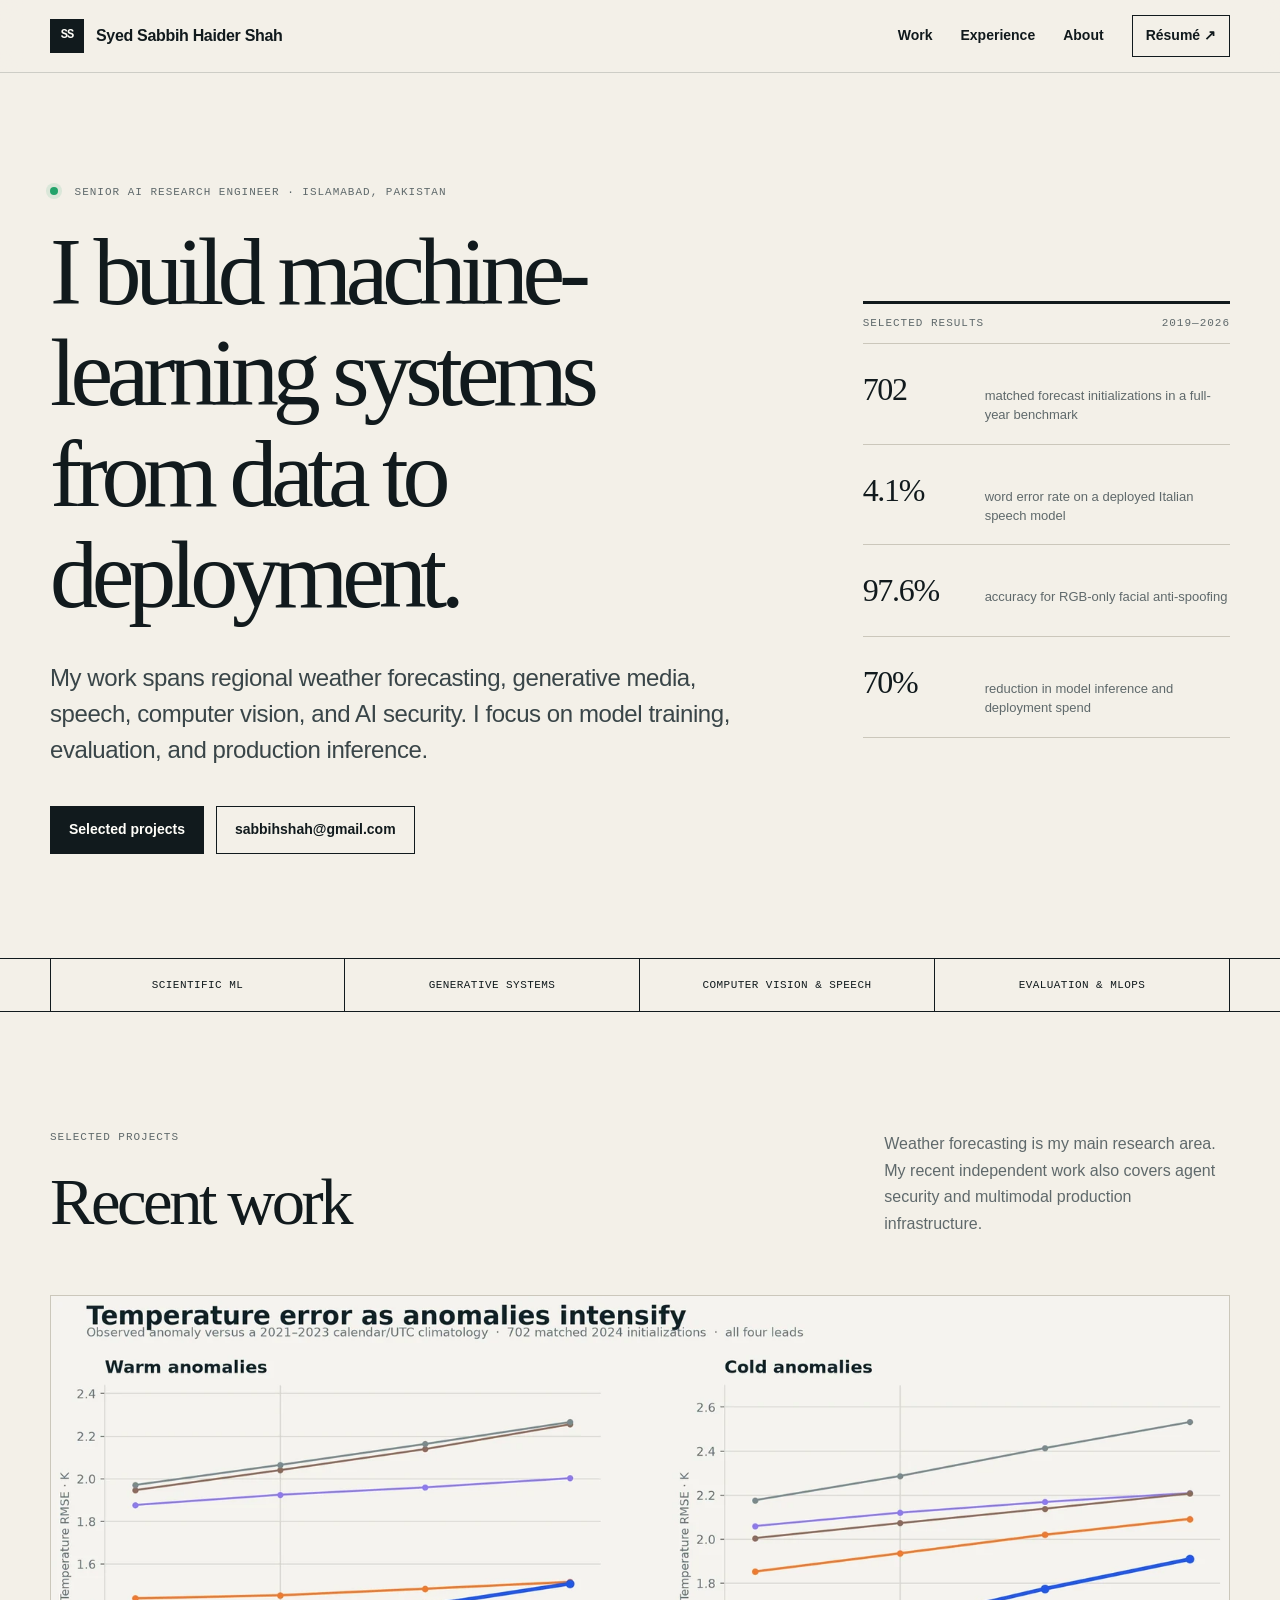
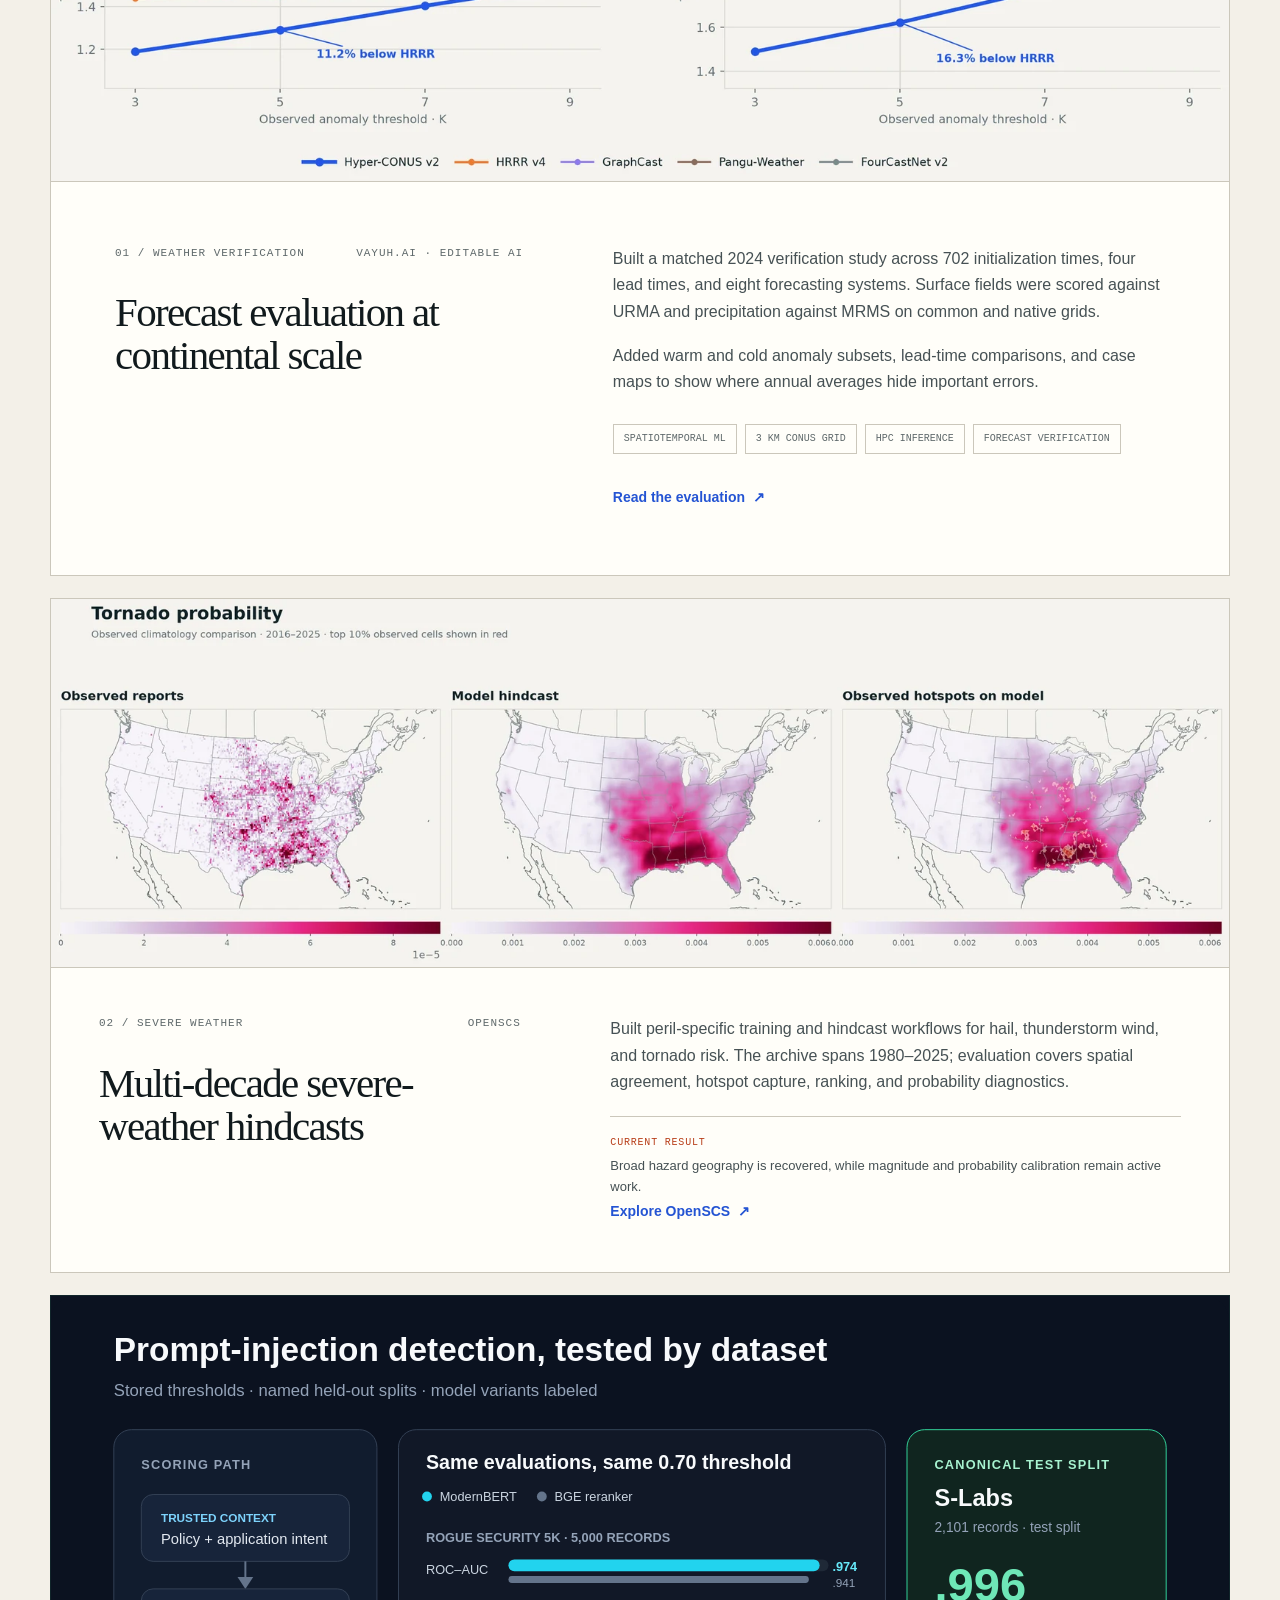
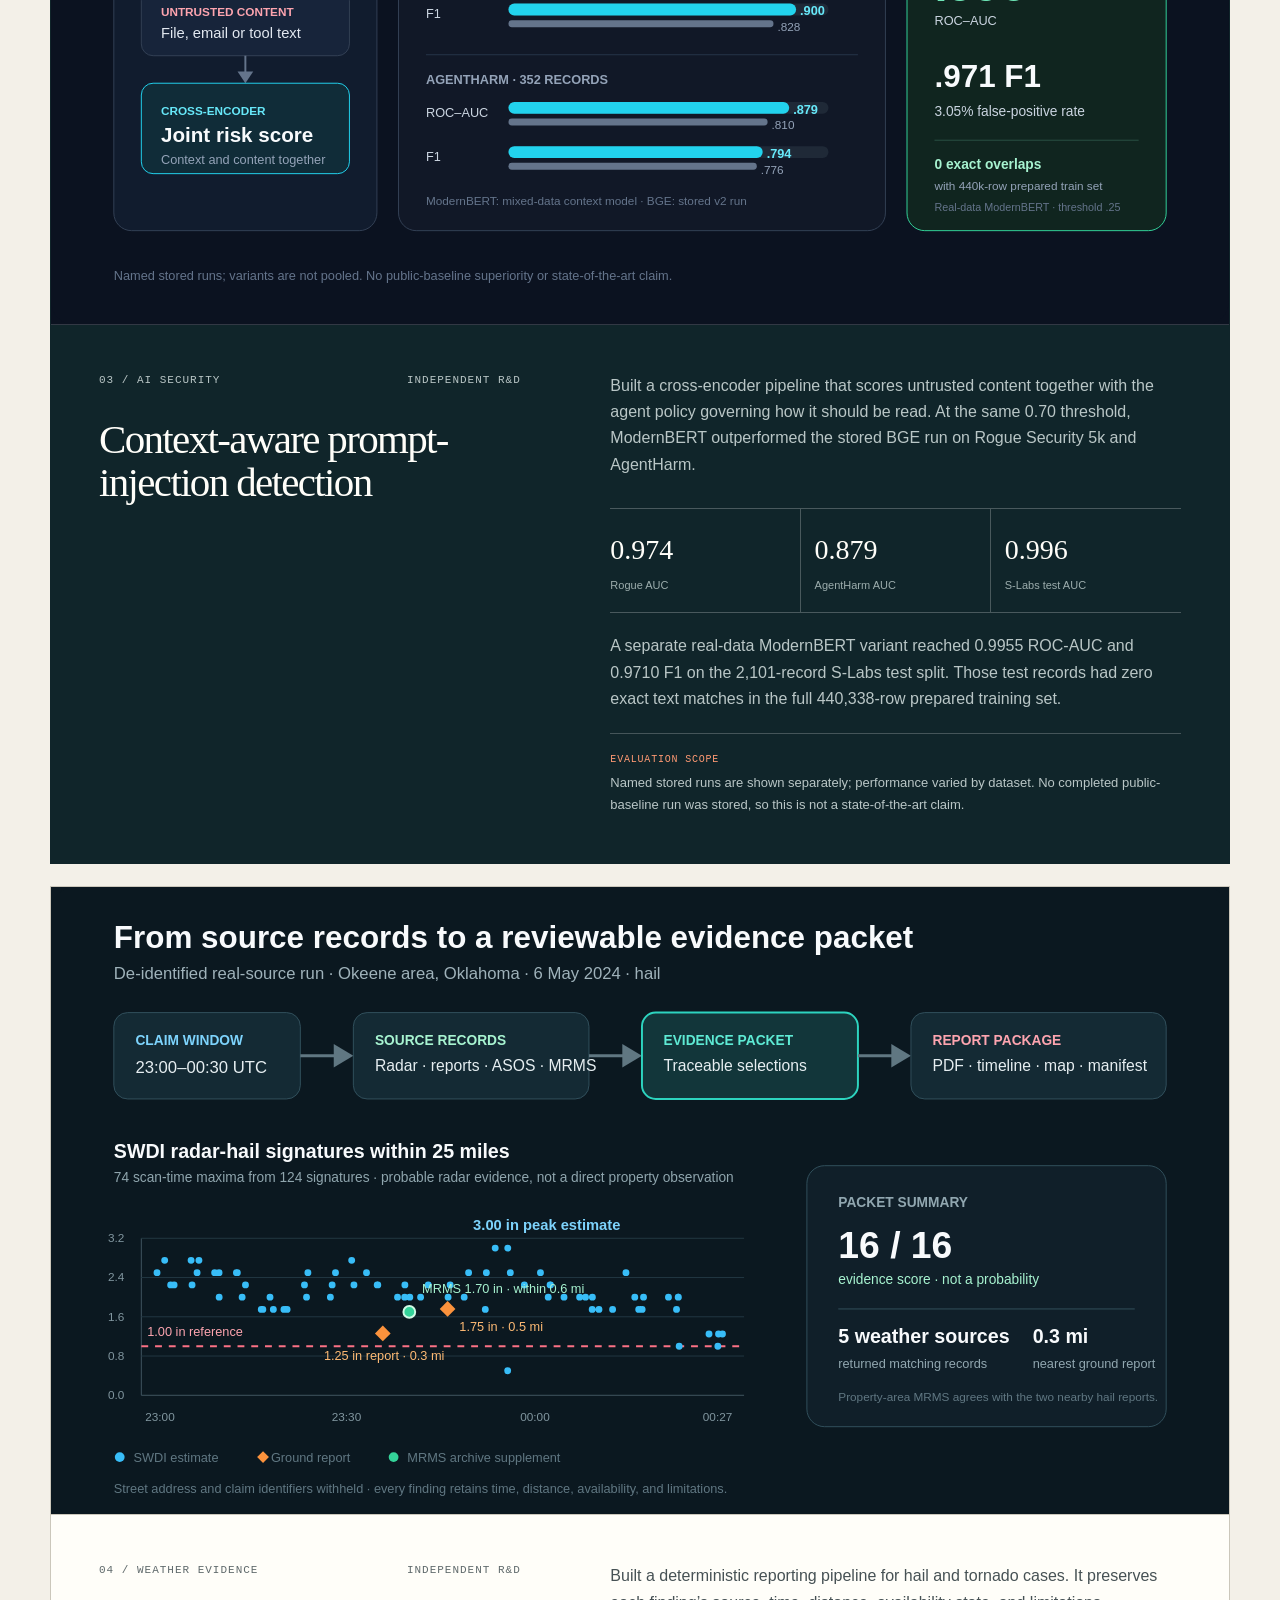
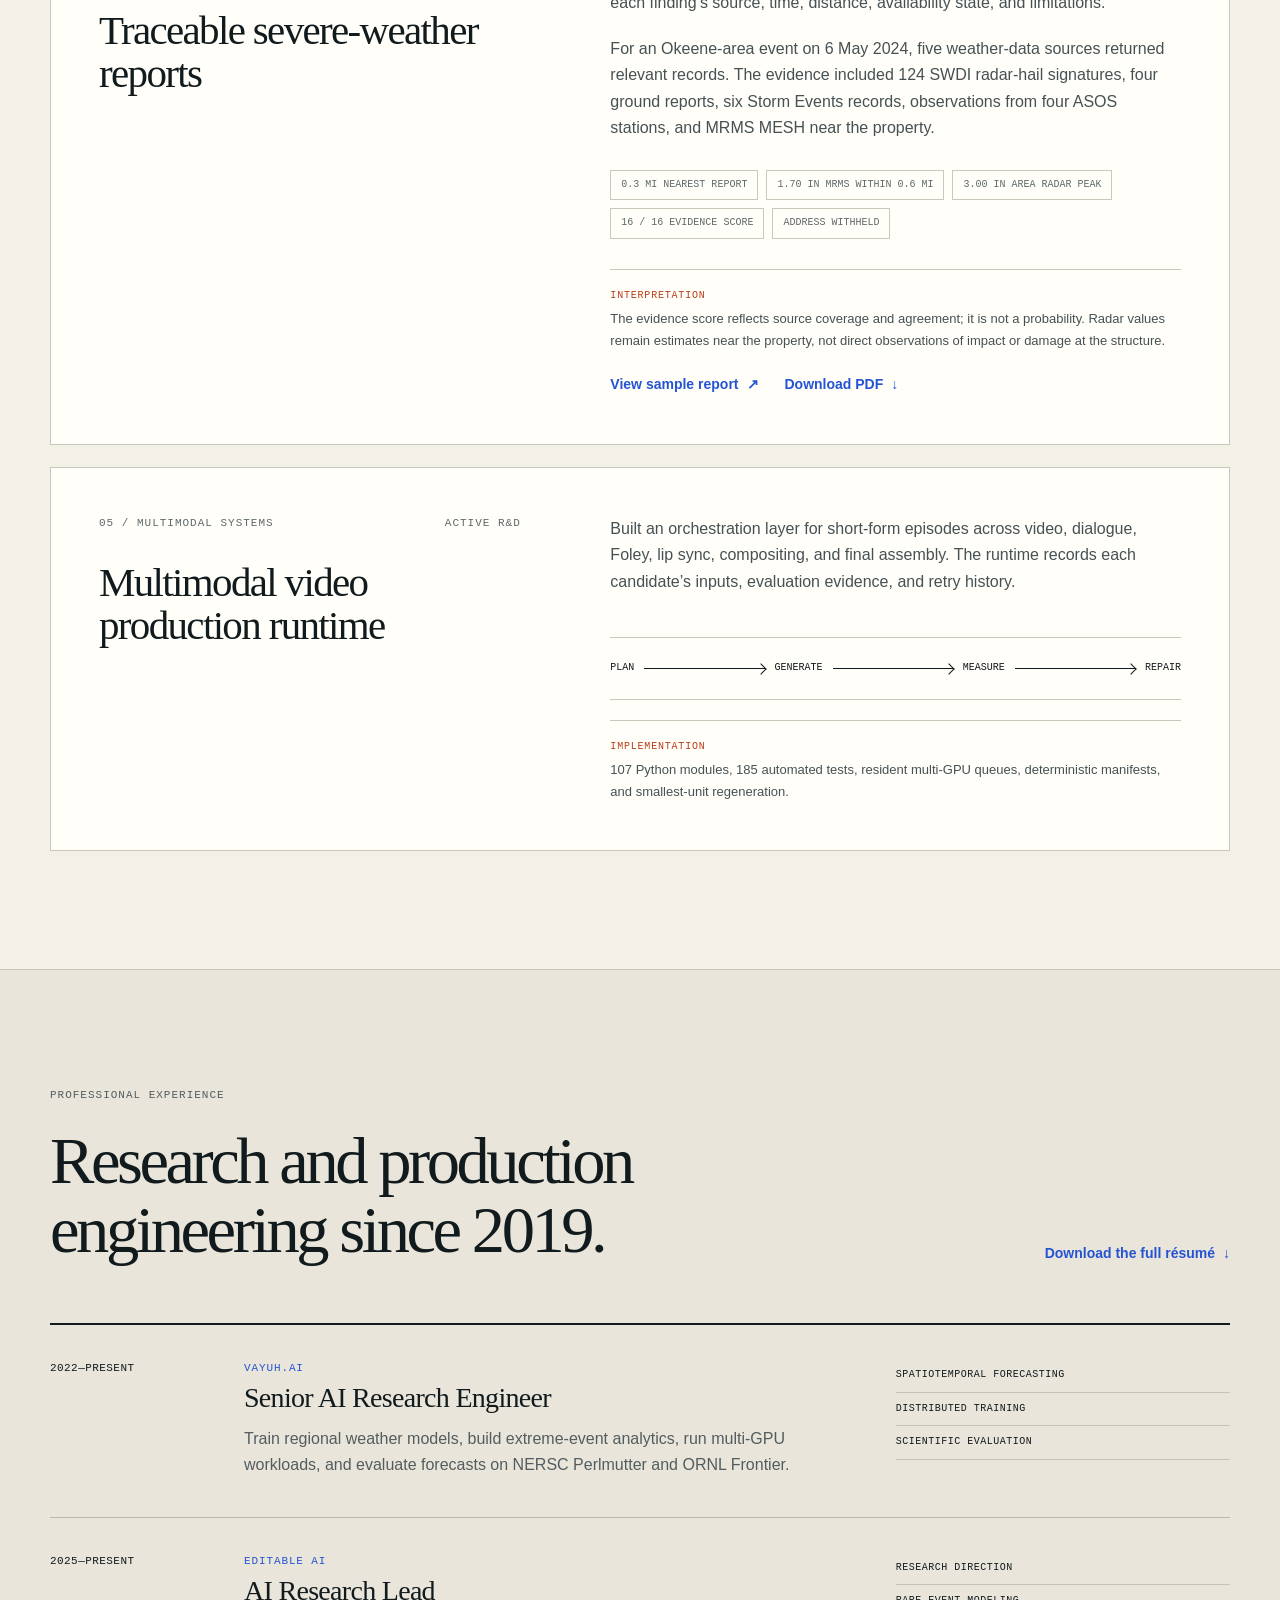
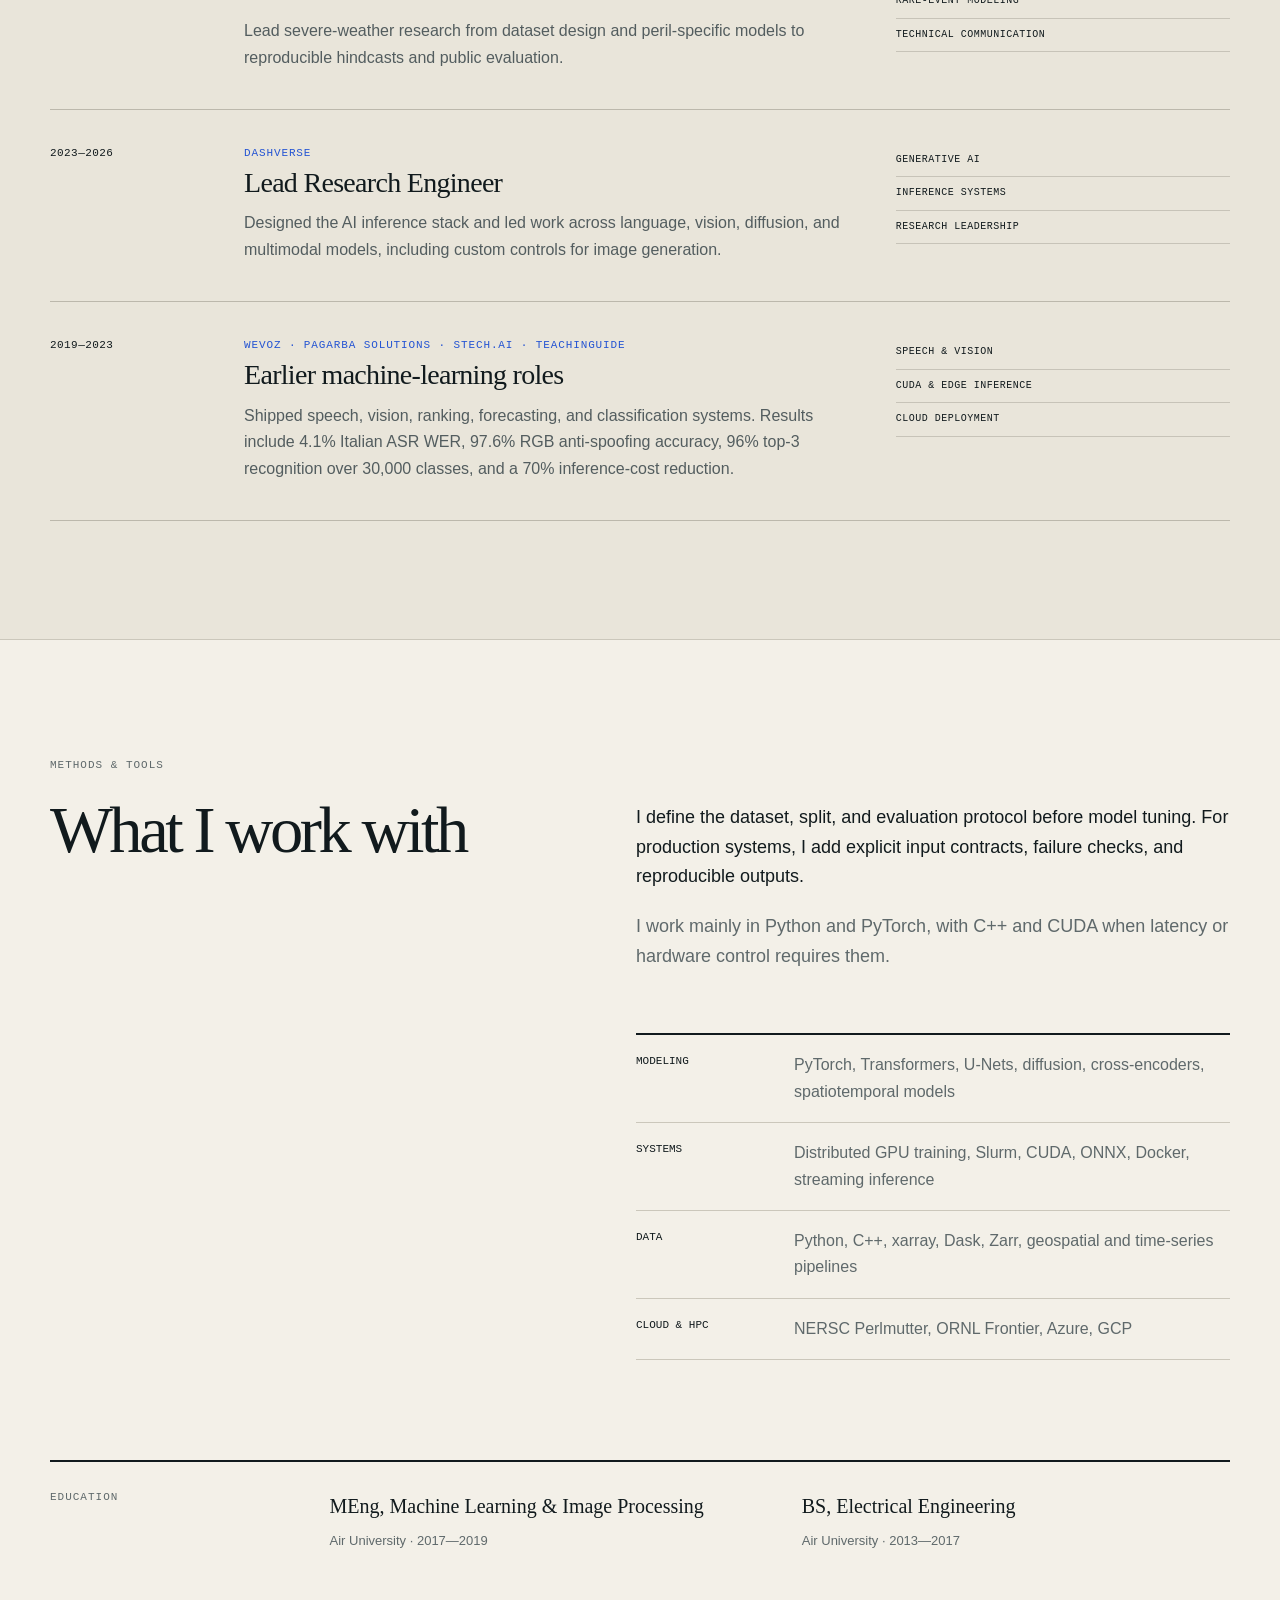
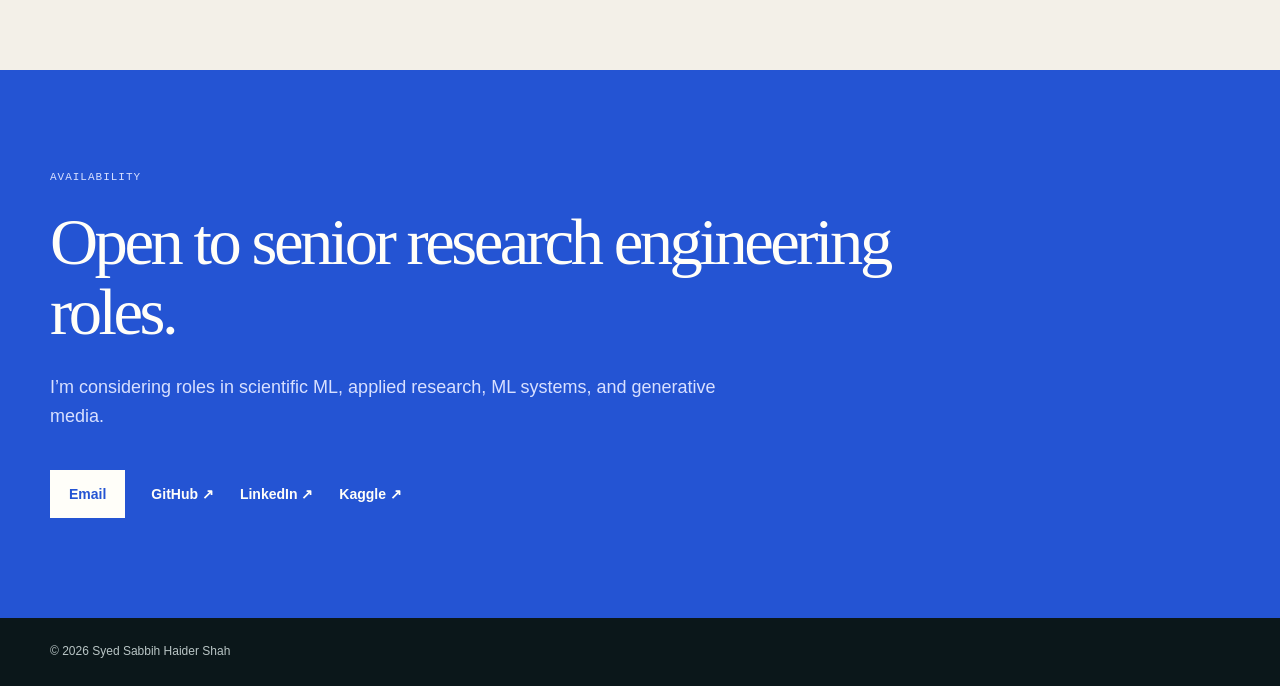
==== commit f1807039: "Update storm evidence case study" ====
--- a/index.html
+++ b/index.html
@@ -196,15 +196,15 @@
             </div>
             <div>
               <p>Built a deterministic reporting pipeline for hail and tornado cases. It preserves each finding’s source, time, distance, availability state, and limitations.</p>
-              <p>In a de-identified Okeene-area run for 6 May 2024, five weather-data sources returned matching records after a historical MRMS archive check. The evidence included 124 SWDI radar-hail signatures, four ground reports, six Storm Events records, observations from four ASOS stations, and MRMS MESH near the property.</p>
+              <p>For an Okeene-area event on 6 May 2024, five weather-data sources returned relevant records. The evidence included 124 SWDI radar-hail signatures, four ground reports, six Storm Events records, observations from four ASOS stations, and MRMS MESH near the property.</p>
               <ul class="tag-list" aria-label="Real-source run summary">
                 <li>0.3 mi nearest report</li>
                 <li>1.70 in MRMS within 0.6 mi</li>
-                <li>3.00 in radar estimate</li>
-                <li>14 / 16 evidence score</li>
+                <li>3.00 in area radar peak</li>
+                <li>16 / 16 evidence score</li>
                 <li>Address withheld</li>
               </ul>
-              <p class="honesty-note"><span>Interpretation</span> Radar values are estimates near the property, not direct observations of hail or damage at the structure. The 14/16 score is the original packet score and was not recalculated after the MRMS supplement.</p>
+              <p class="honesty-note"><span>Interpretation</span> The evidence score reflects source coverage and agreement; it is not a probability. Radar values remain estimates near the property, not direct observations of impact or damage at the structure.</p>
               <div class="project-actions" aria-label="Storm evidence sample report">
                 <a class="text-link" href="/case-studies/okeene-hail-evidence-review.pdf" target="_blank" rel="noopener">View sample report <span aria-hidden="true">↗</span></a>
                 <a class="text-link" href="/case-studies/okeene-hail-evidence-review.pdf" download>Download PDF <span aria-hidden="true">↓</span></a>
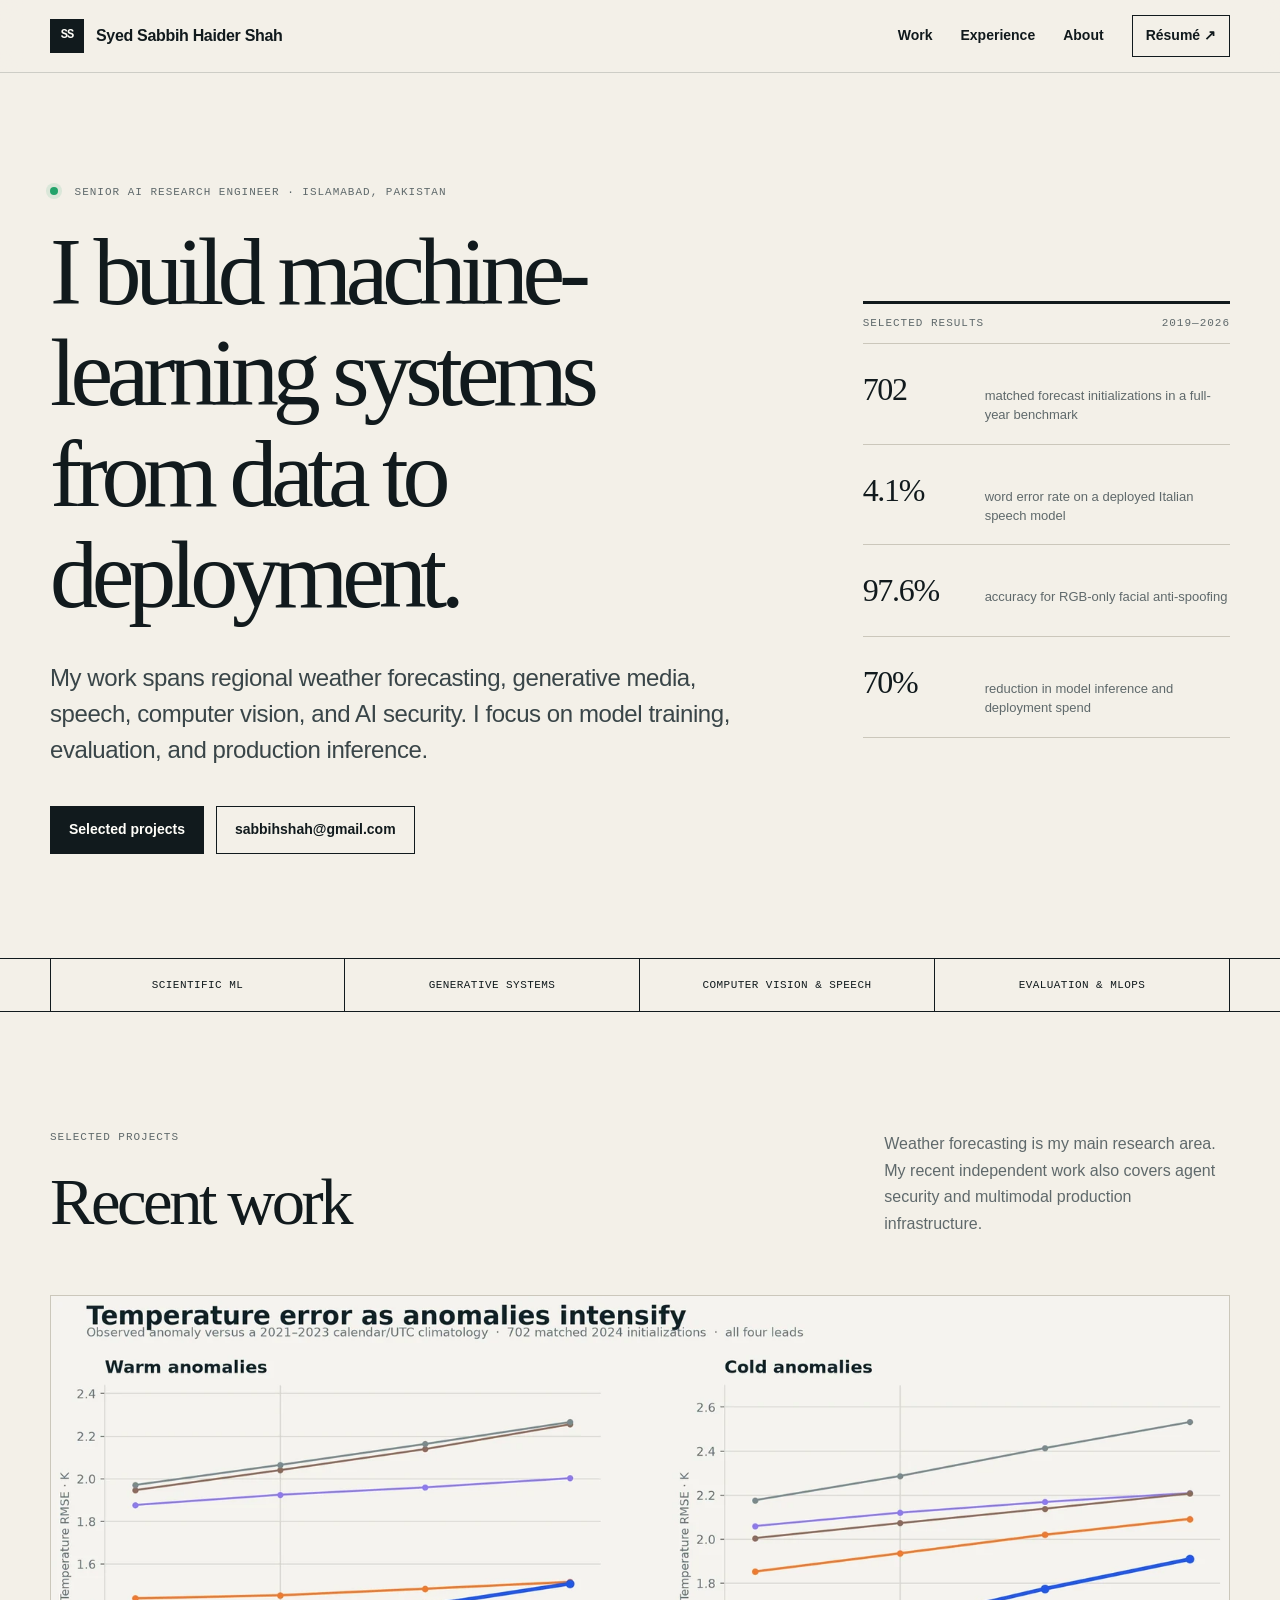
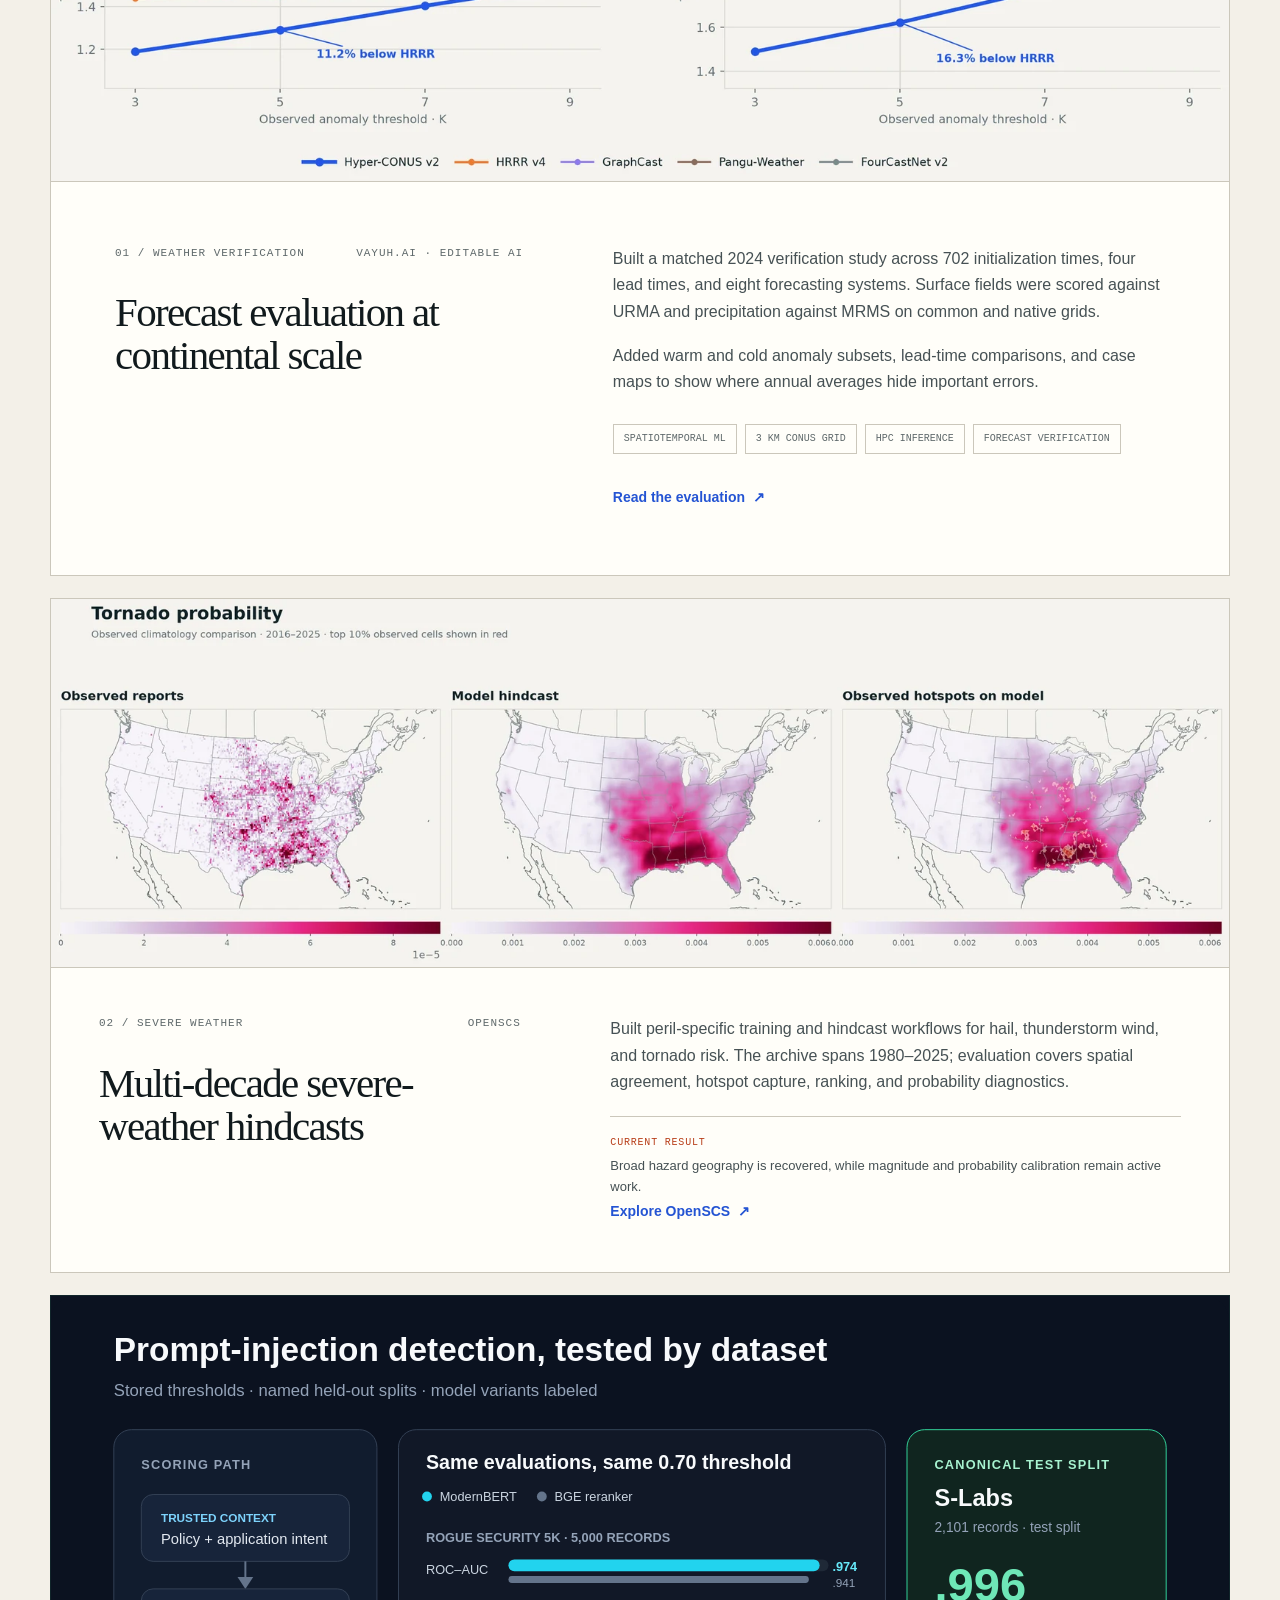
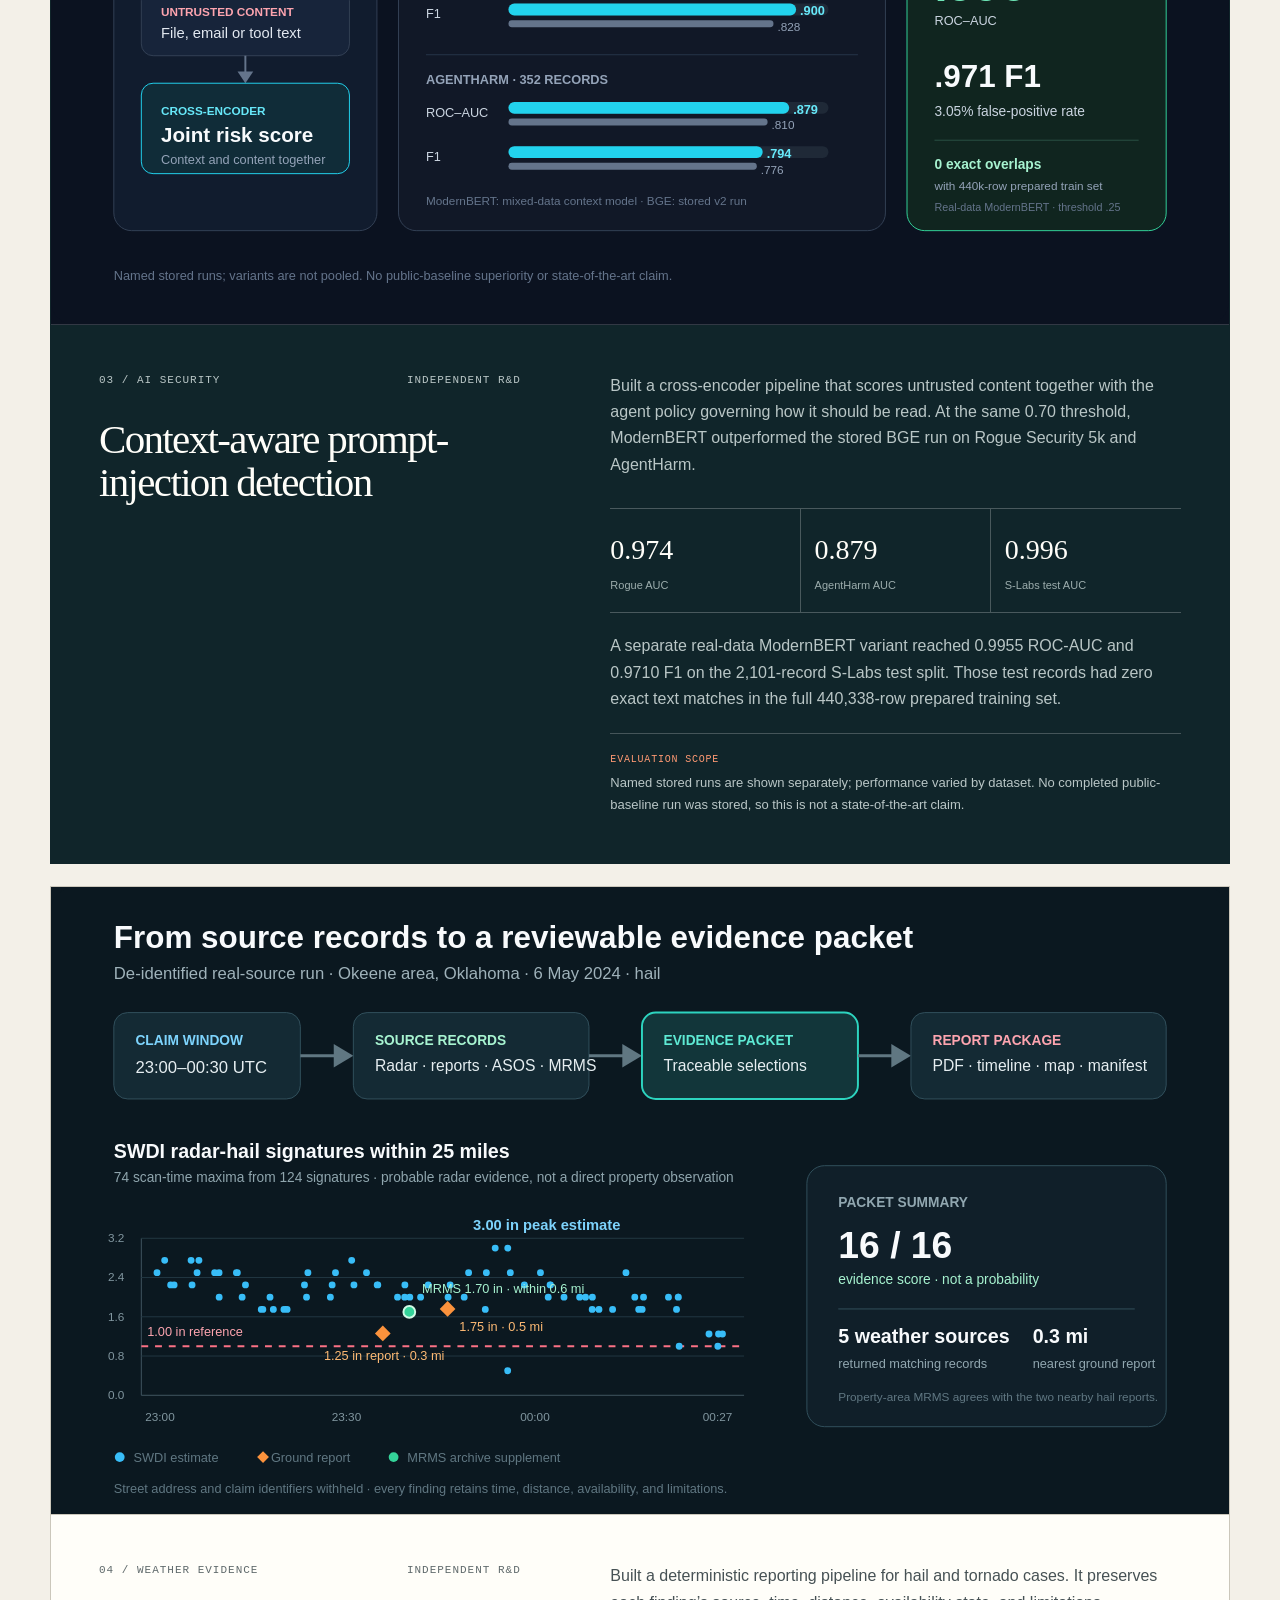
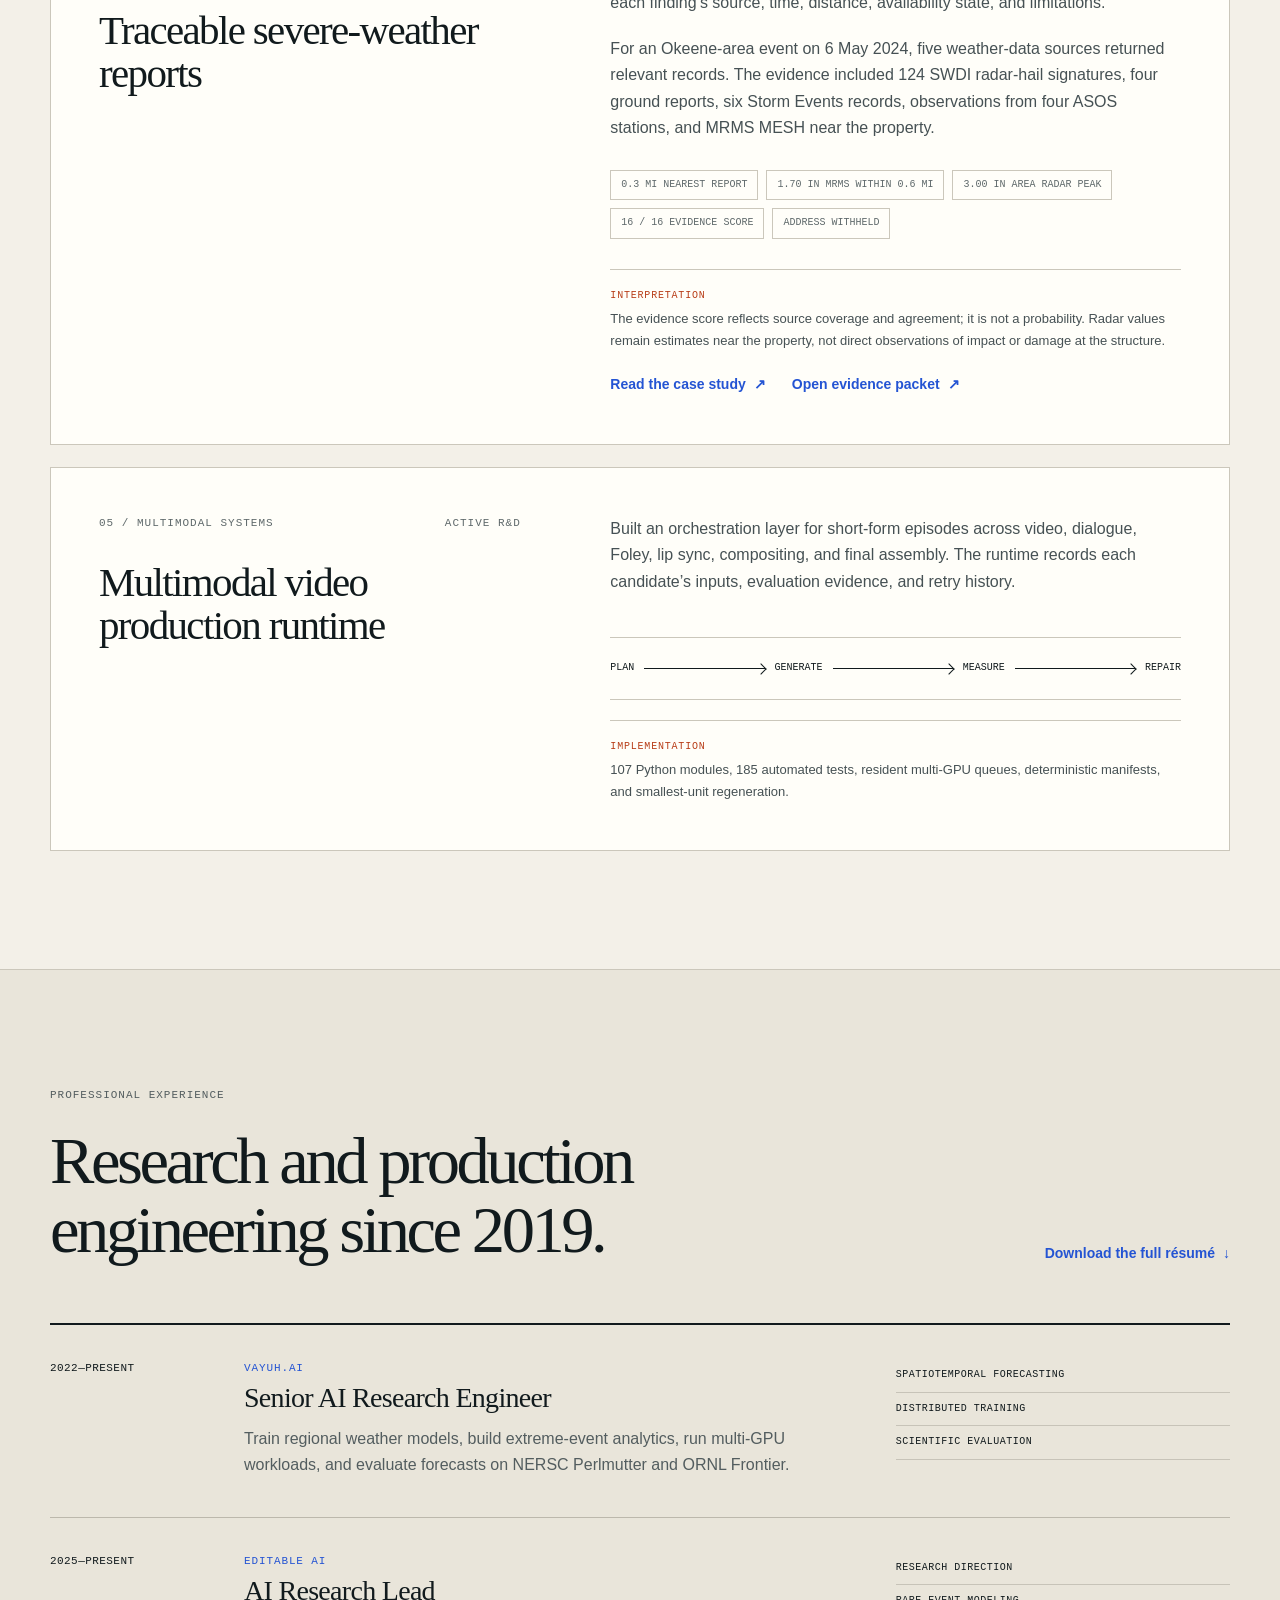
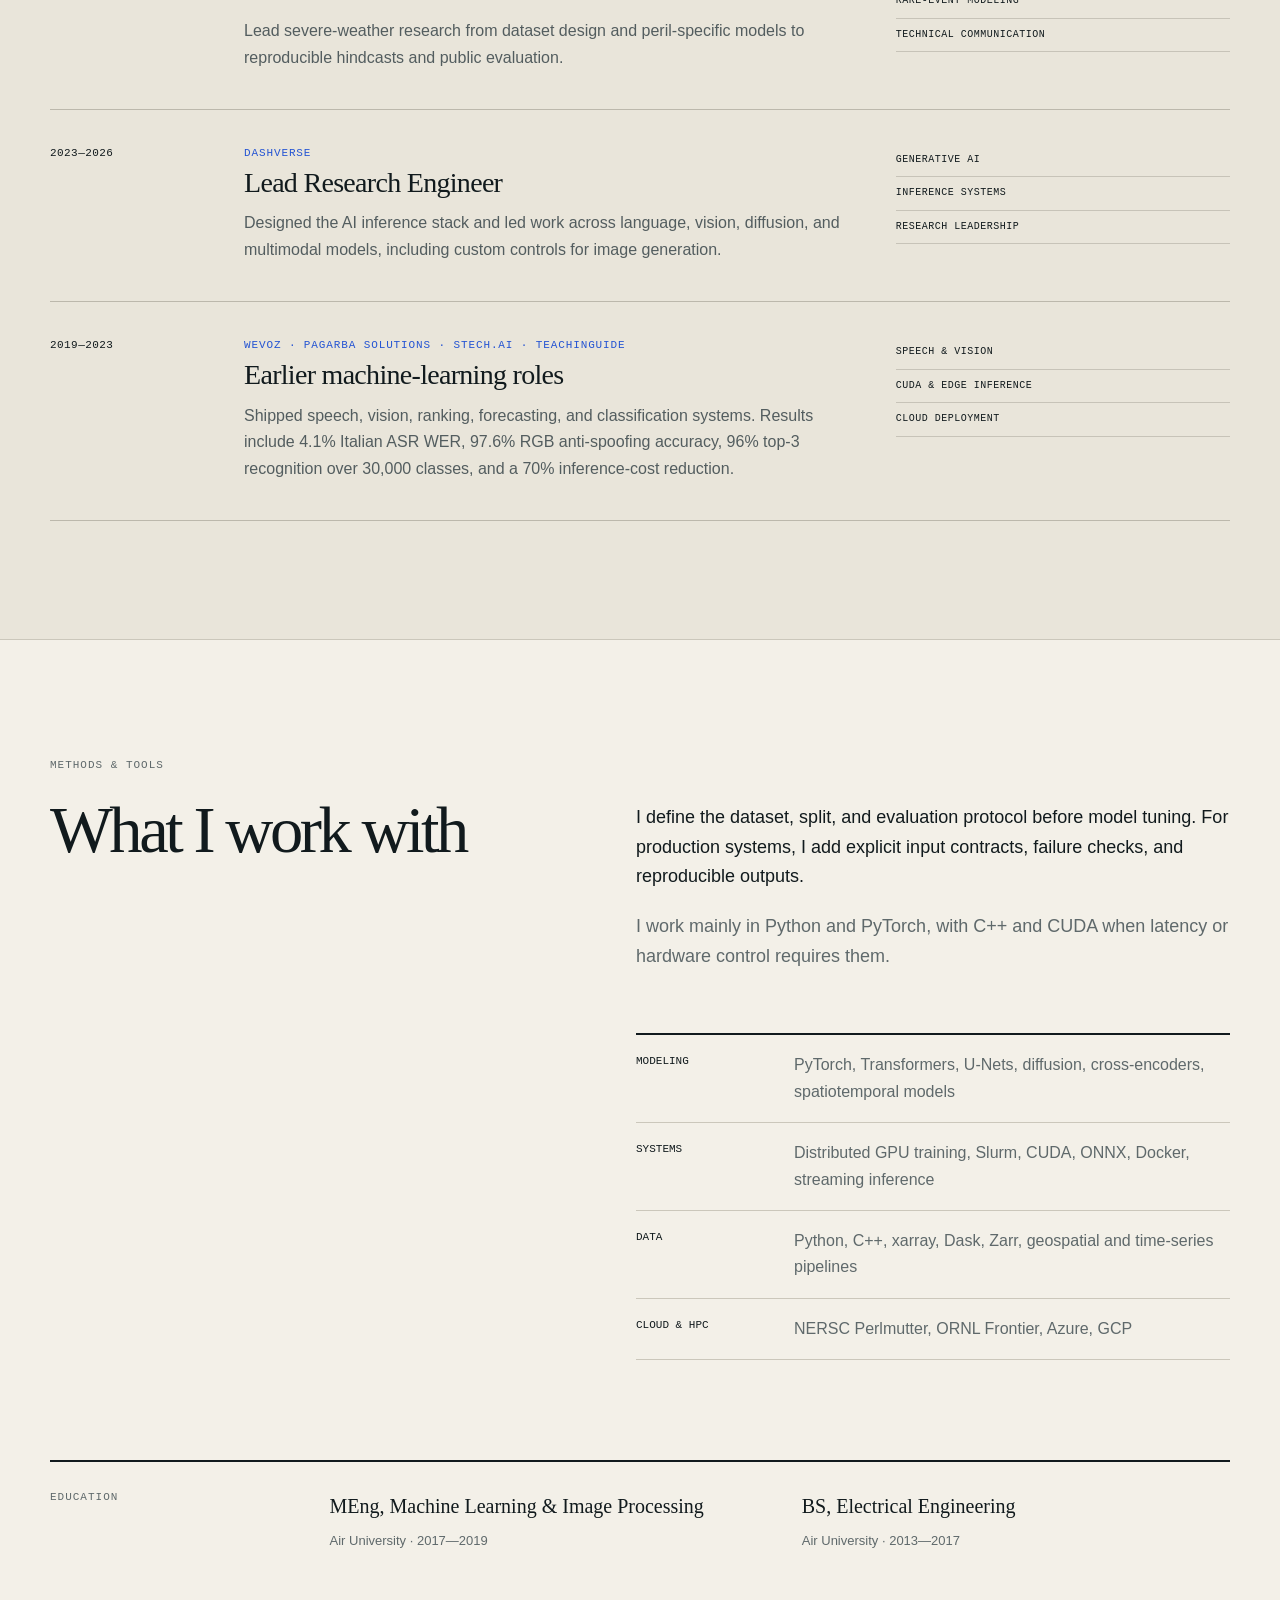
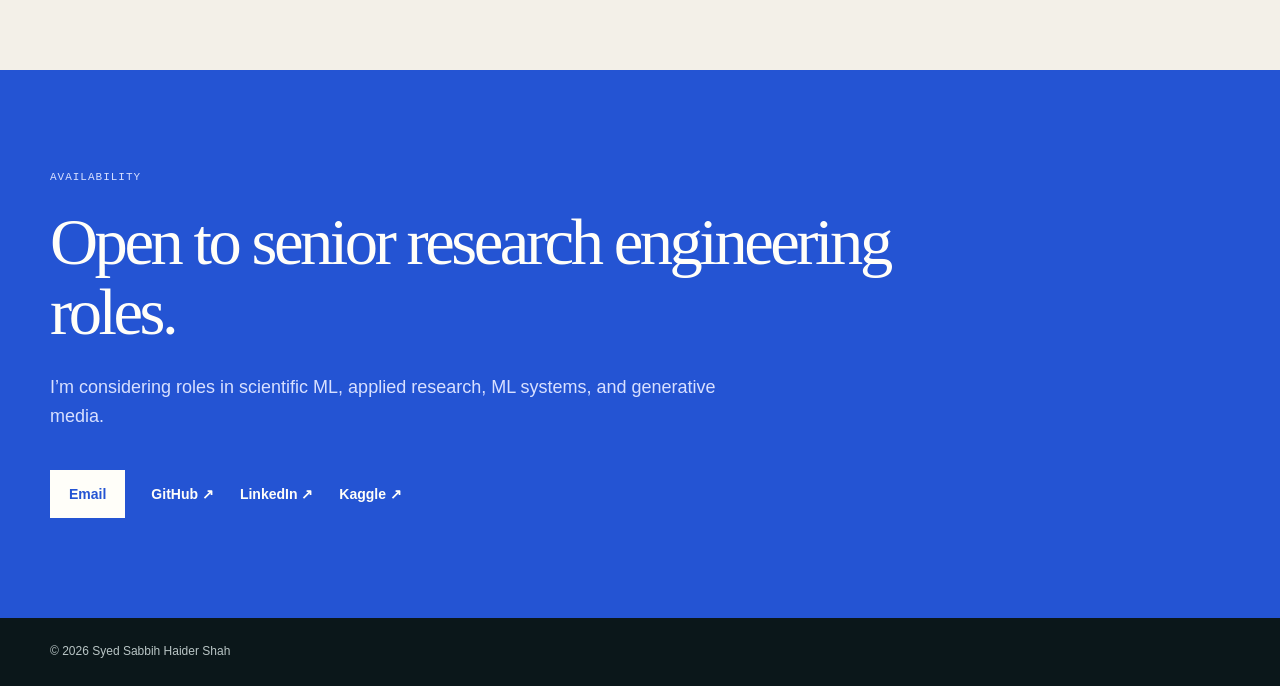
==== commit 47fd0f70: "Link storm evidence case study" ====
--- a/index.html
+++ b/index.html
@@ -206,8 +206,8 @@
               </ul>
               <p class="honesty-note"><span>Interpretation</span> The evidence score reflects source coverage and agreement; it is not a probability. Radar values remain estimates near the property, not direct observations of impact or damage at the structure.</p>
               <div class="project-actions" aria-label="Storm evidence sample report">
-                <a class="text-link" href="/case-studies/okeene-hail-evidence-review.pdf" target="_blank" rel="noopener">View sample report <span aria-hidden="true">↗</span></a>
-                <a class="text-link" href="/case-studies/okeene-hail-evidence-review.pdf" download>Download PDF <span aria-hidden="true">↓</span></a>
+                <a class="text-link" href="https://www.editable.ai/evidence/">Read the case study <span aria-hidden="true">↗</span></a>
+                <a class="text-link" href="/case-studies/okeene-hail-evidence-review.pdf" target="_blank" rel="noopener">Open evidence packet <span aria-hidden="true">↗</span></a>
               </div>
             </div>
           </div>
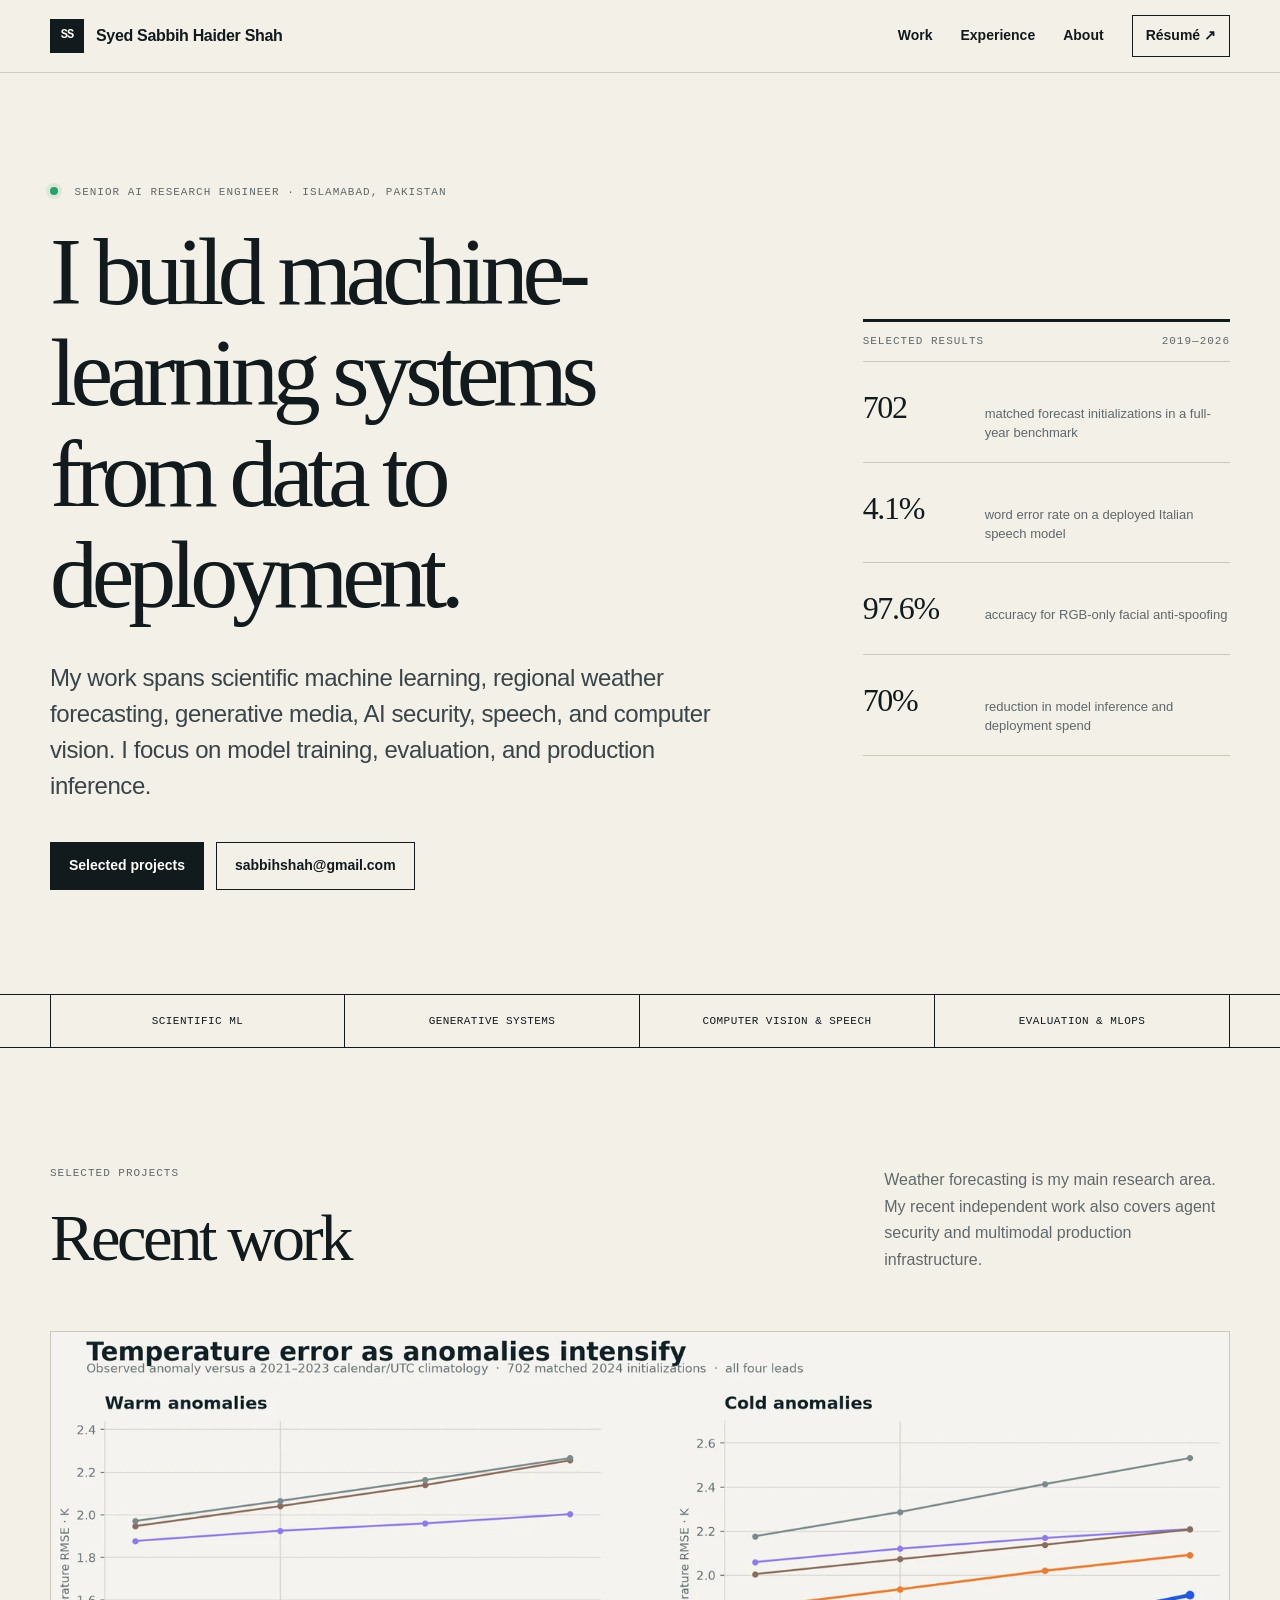
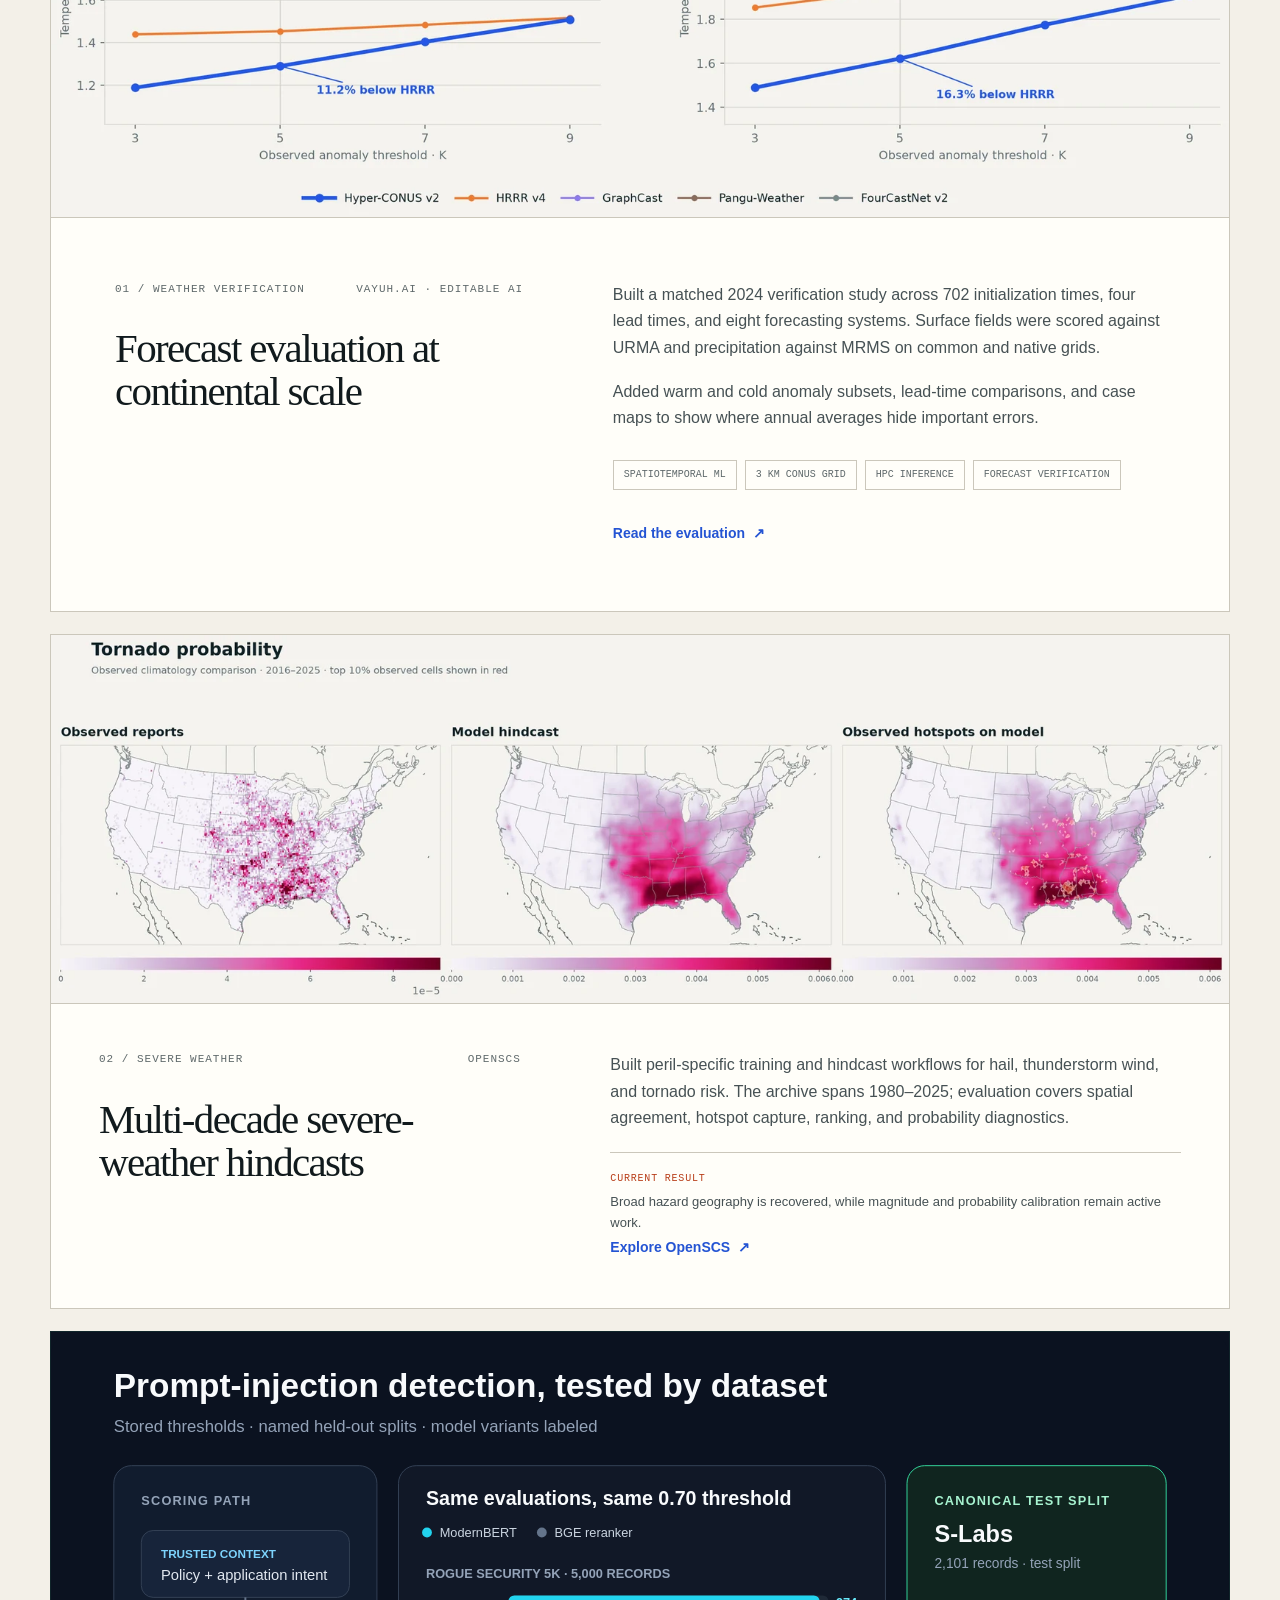
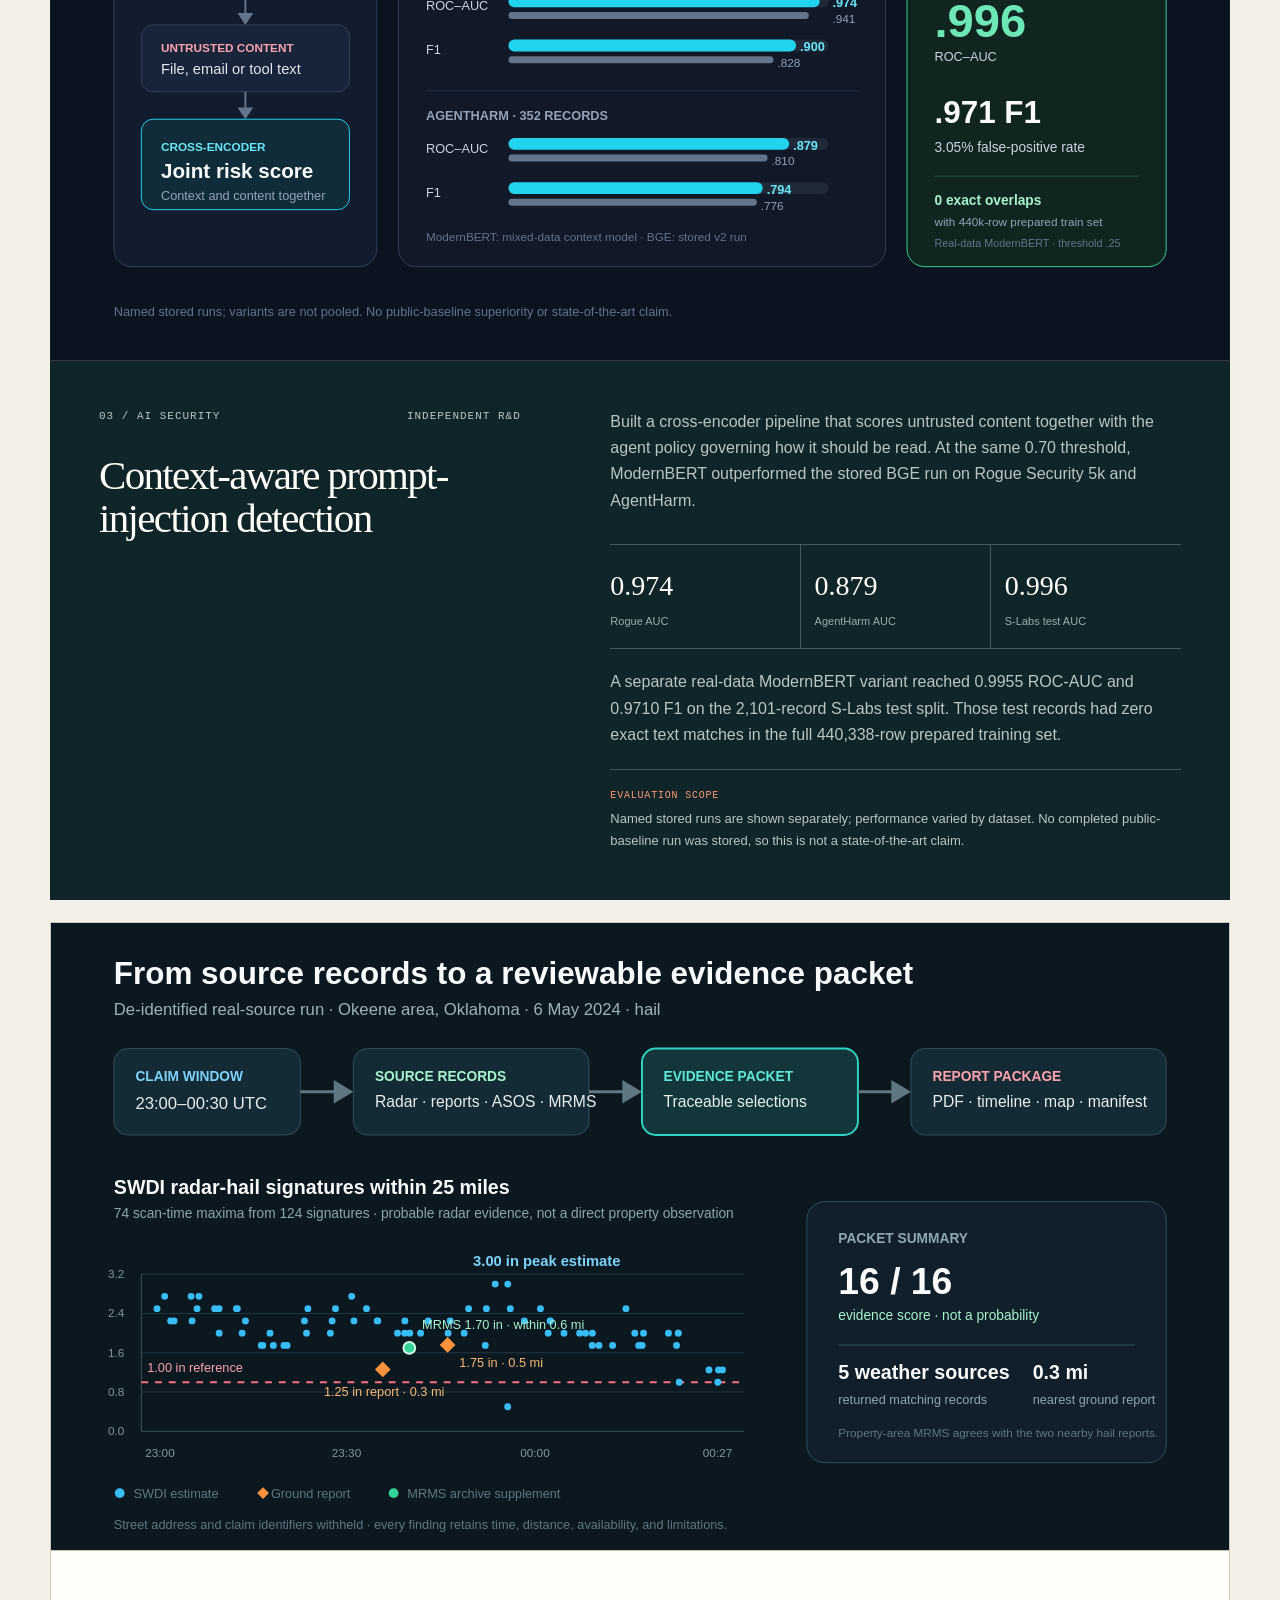
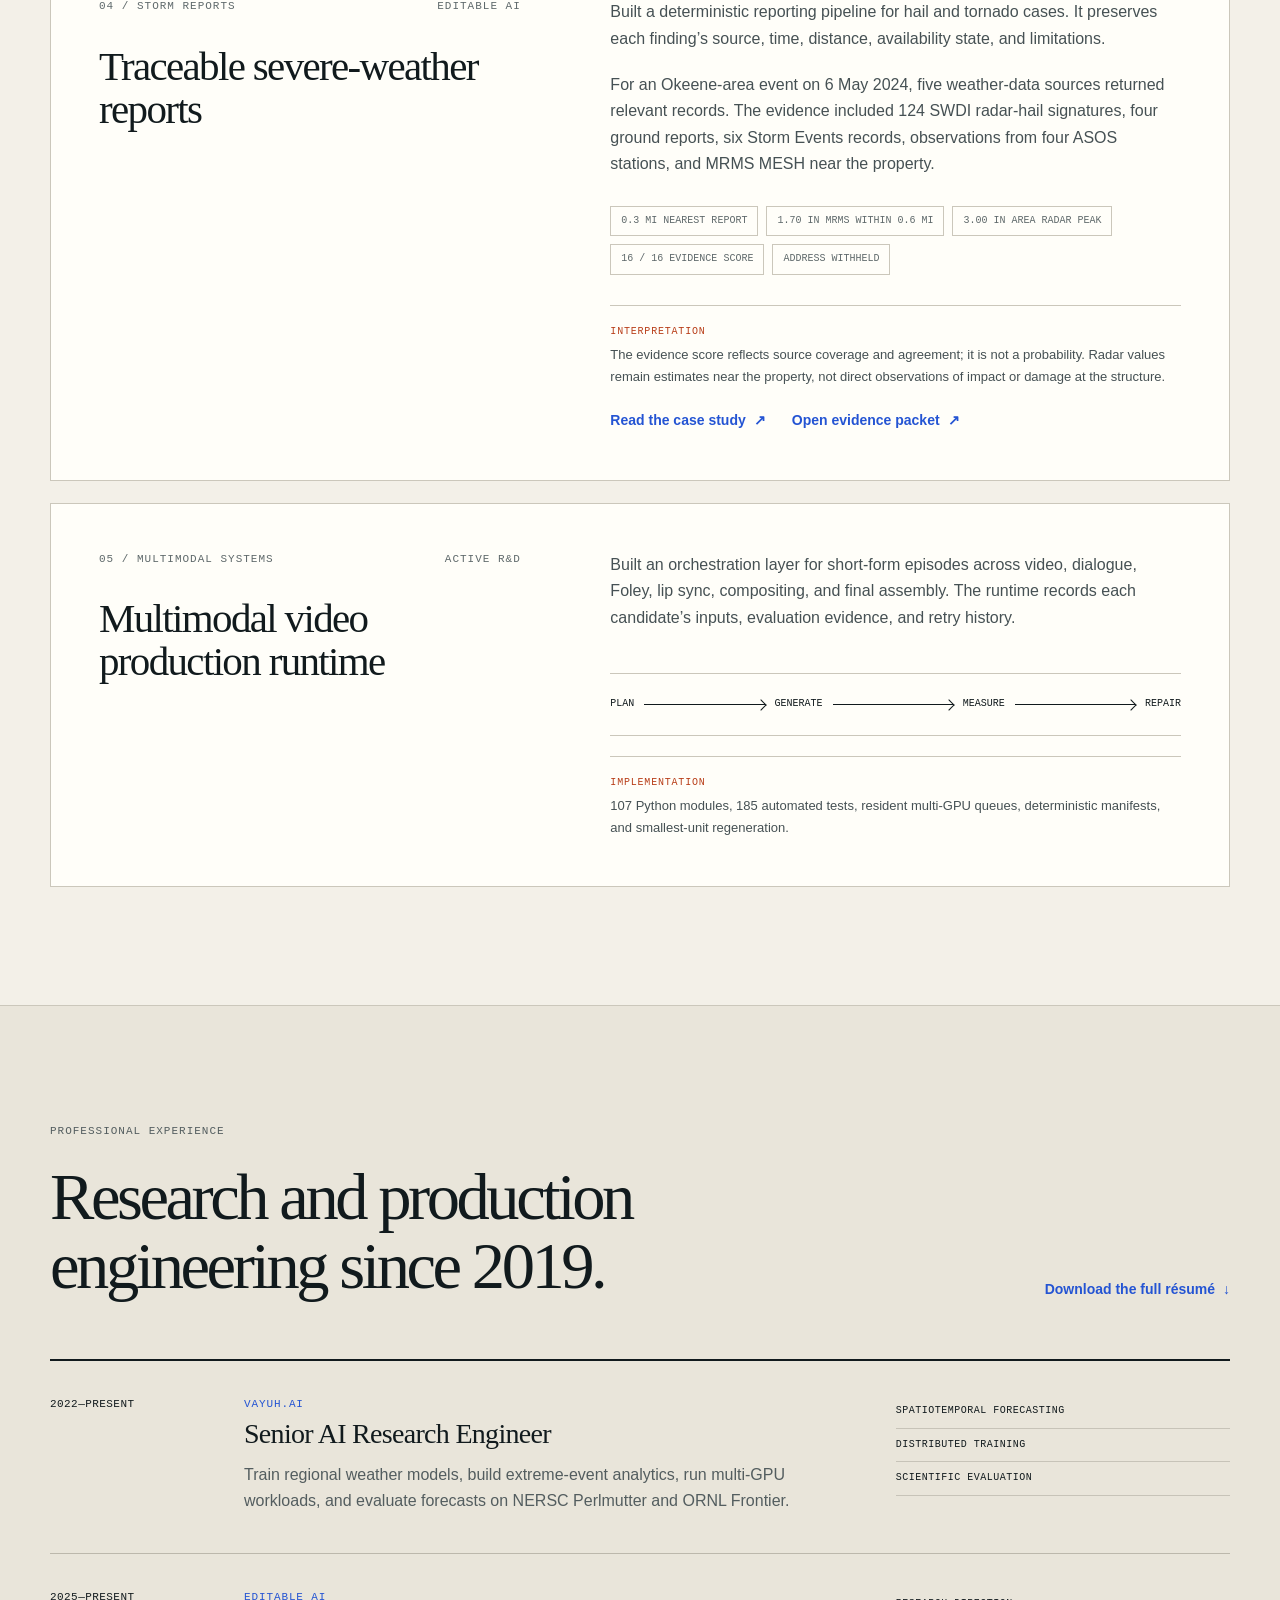
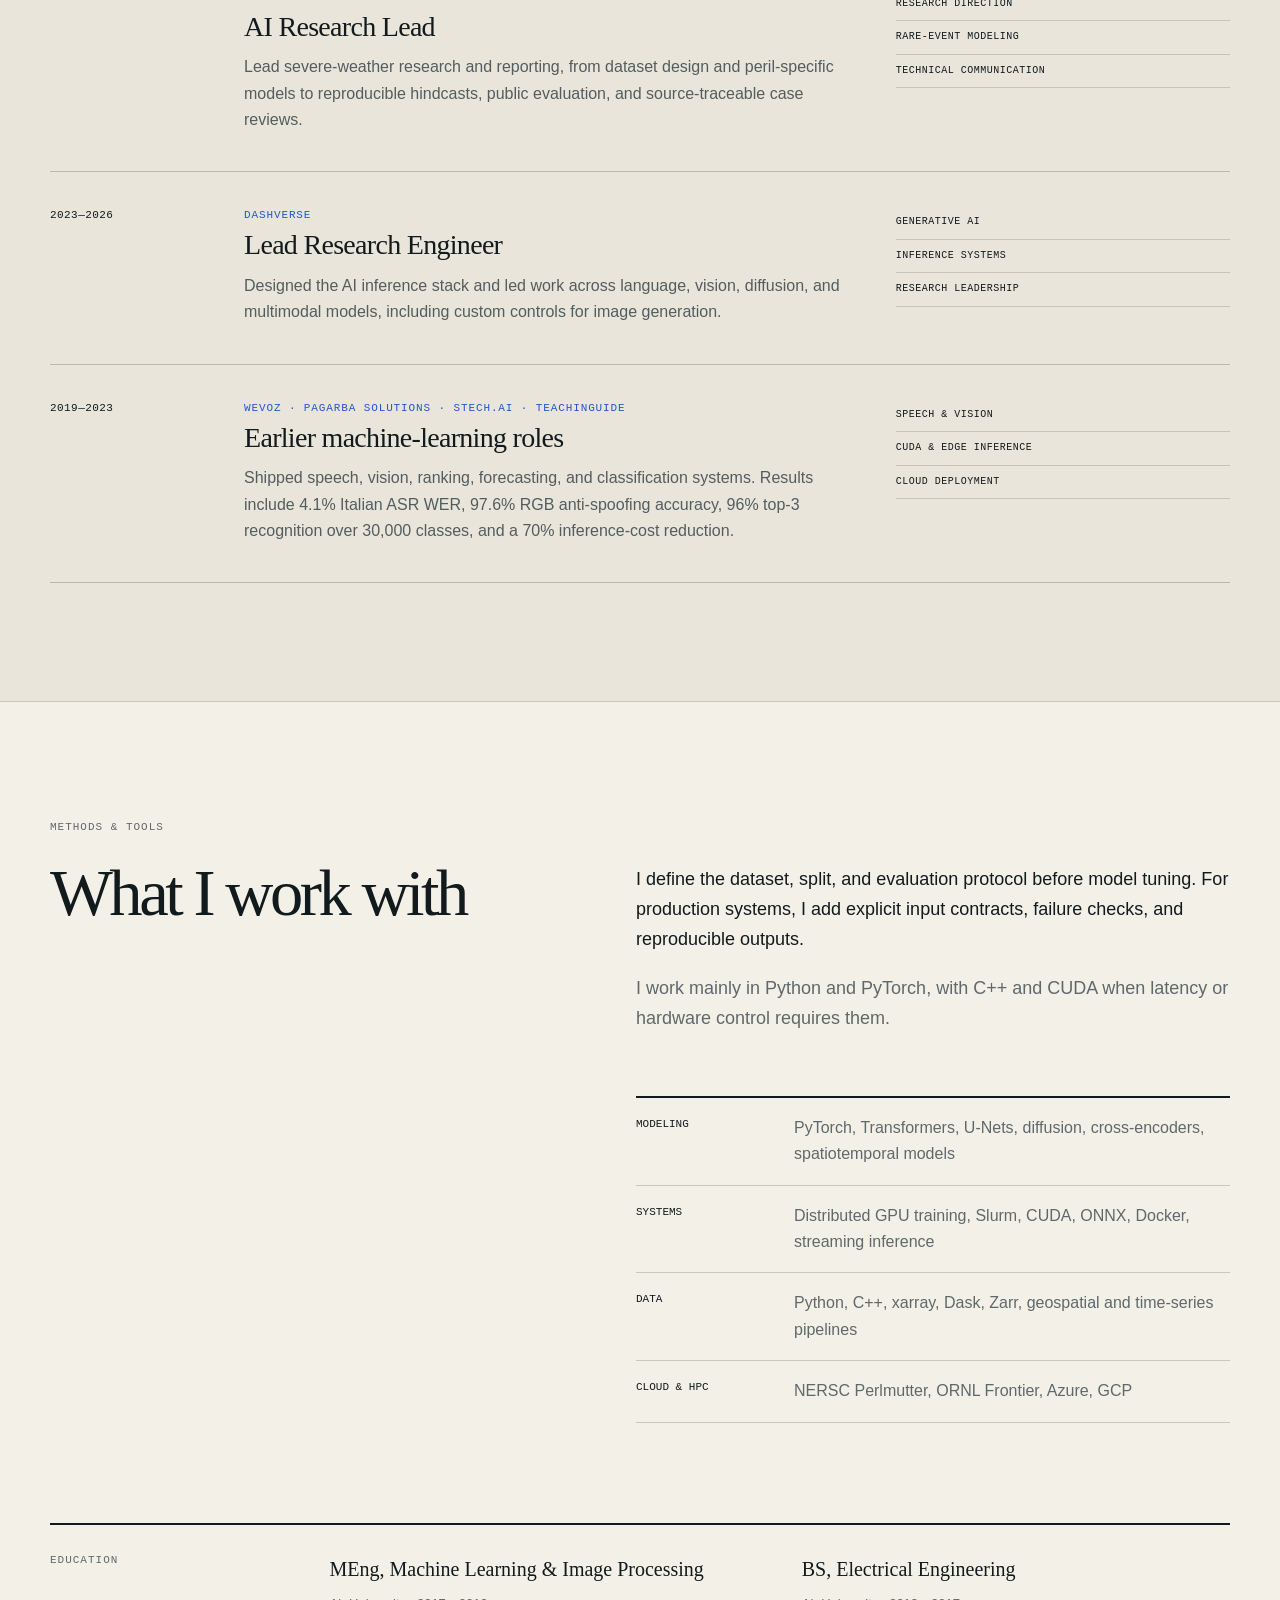
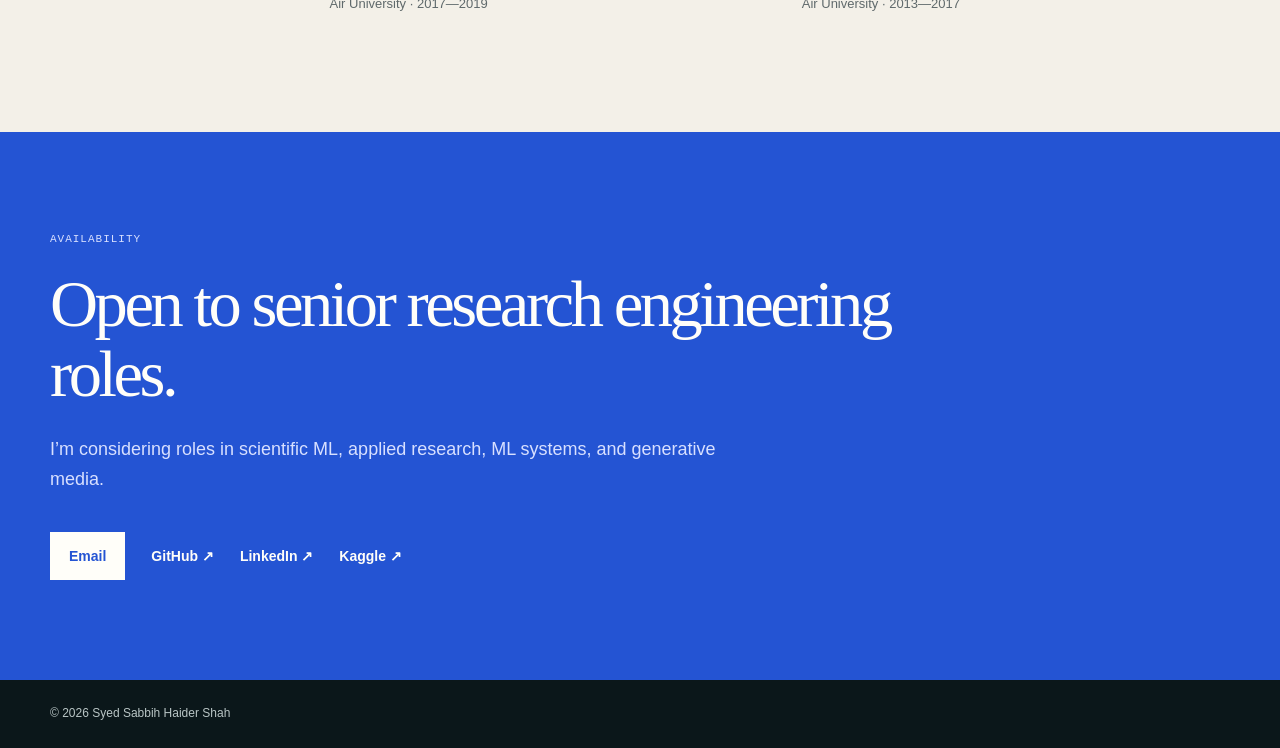
==== commit 1764578b: "Refresh profile and CV" ====
--- a/index.html
+++ b/index.html
@@ -4,7 +4,7 @@
   <meta charset="utf-8">
   <meta name="viewport" content="width=device-width, initial-scale=1">
   <title>Syed Sabbih Haider Shah — Senior AI Research Engineer</title>
-  <meta name="description" content="Senior AI research engineer working in weather forecasting, generative media, speech, computer vision, and AI security.">
+  <meta name="description" content="Senior AI research engineer working in scientific machine learning, weather forecasting, generative media, AI security, speech, and computer vision.">
   <meta name="author" content="Syed Sabbih Haider Shah">
   <meta name="theme-color" content="#f3f0e8">
   <link rel="canonical" href="https://sabbih-shah.github.io/">
@@ -70,7 +70,7 @@
       <div class="hero-copy">
         <p class="eyebrow"><span class="status-dot" aria-hidden="true"></span> Senior AI Research Engineer · Islamabad, Pakistan</p>
         <h1>I build machine-learning systems from data to deployment.</h1>
-        <p class="hero-lede">My work spans regional weather forecasting, generative media, speech, computer vision, and AI security. I focus on model training, evaluation, and production inference.</p>
+        <p class="hero-lede">My work spans scientific machine learning, regional weather forecasting, generative media, AI security, speech, and computer vision. I focus on model training, evaluation, and production inference.</p>
         <div class="hero-actions">
           <a class="button button-primary" href="#work">Selected projects</a>
           <a class="button button-quiet" href="mailto:sabbihshah@gmail.com">sabbihshah@gmail.com</a>
@@ -191,7 +191,7 @@
           </button>
           <div class="card-body project-card-copy">
             <div>
-              <div class="project-meta"><span>04 / Weather evidence</span><span>Independent R&amp;D</span></div>
+              <div class="project-meta"><span>04 / Storm reports</span><span>Editable AI</span></div>
               <h3>Traceable severe-weather reports</h3>
             </div>
             <div>
@@ -261,7 +261,7 @@
             <div class="role-main">
               <p class="role-org">Editable AI</p>
               <h3>AI Research Lead</h3>
-              <p>Lead severe-weather research from dataset design and peril-specific models to reproducible hindcasts and public evaluation.</p>
+              <p>Lead severe-weather research and reporting, from dataset design and peril-specific models to reproducible hindcasts, public evaluation, and source-traceable case reviews.</p>
             </div>
             <ul>
               <li>Research direction</li>
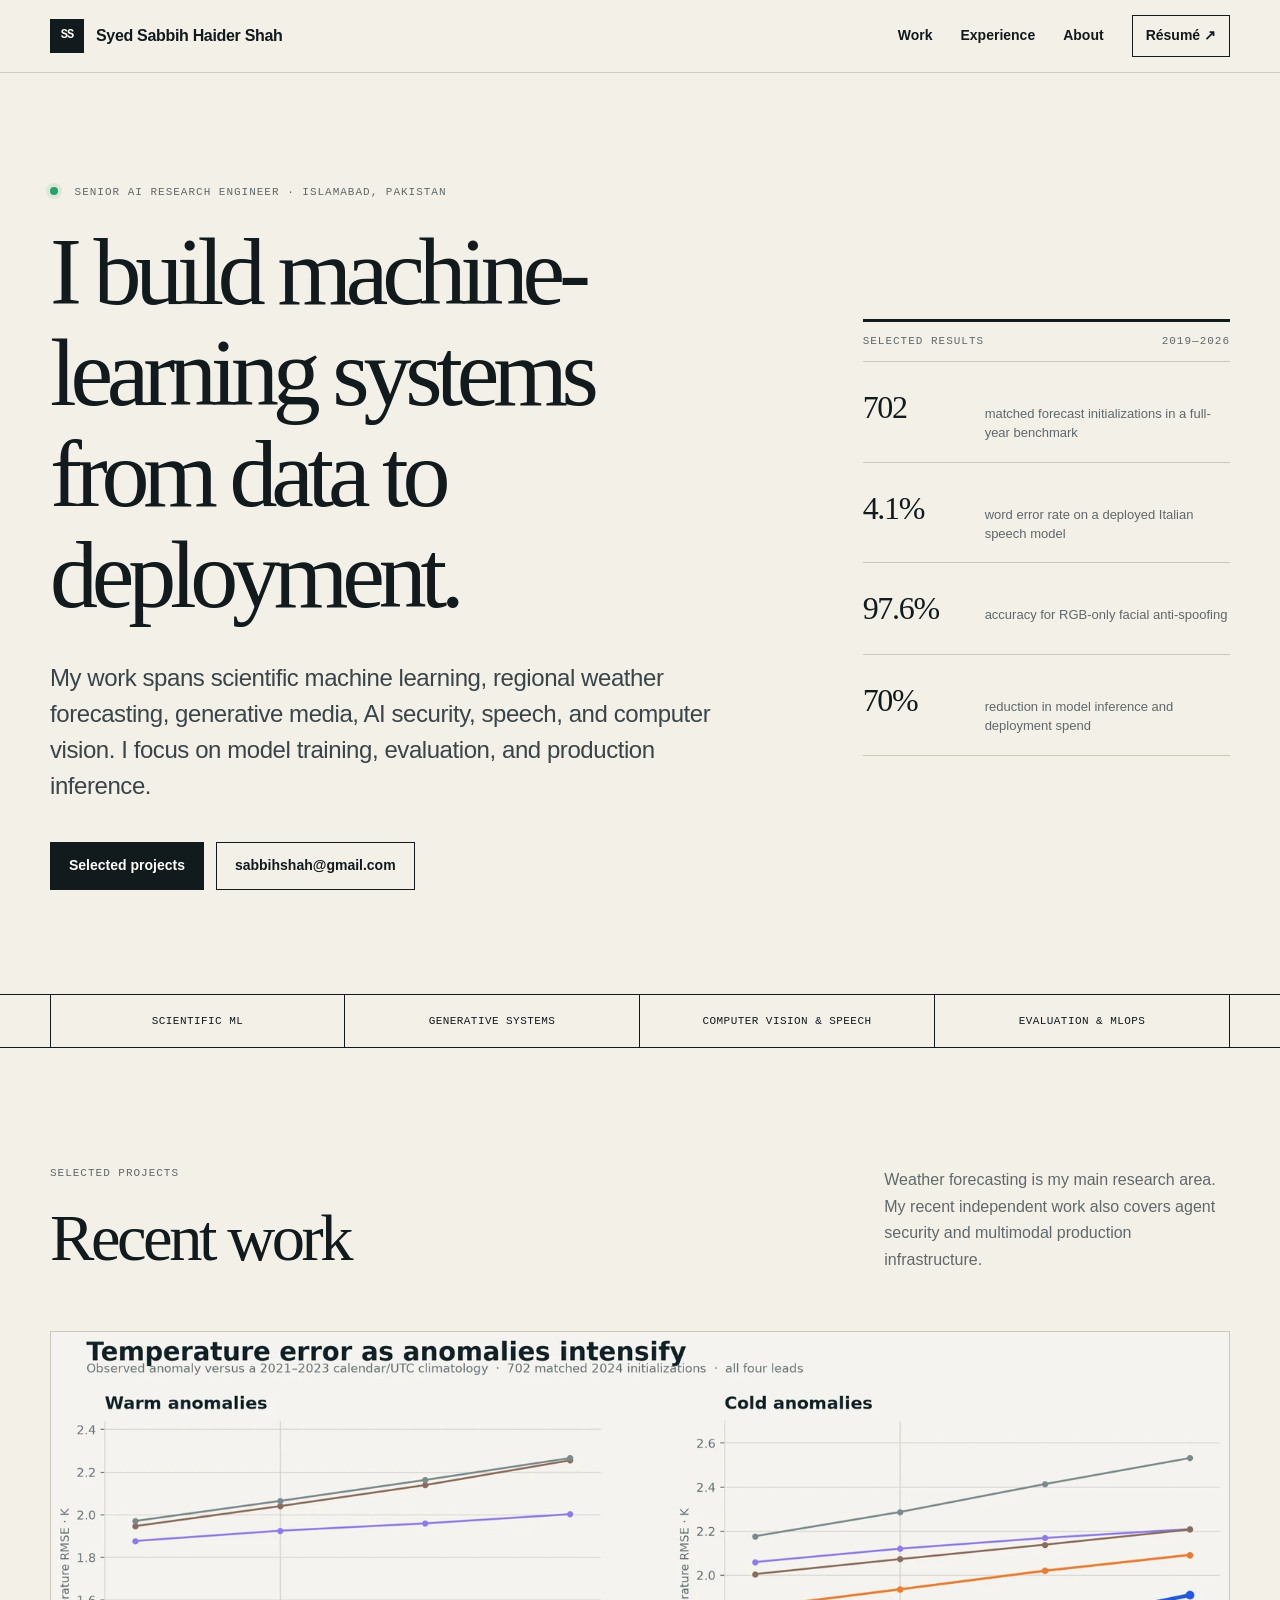
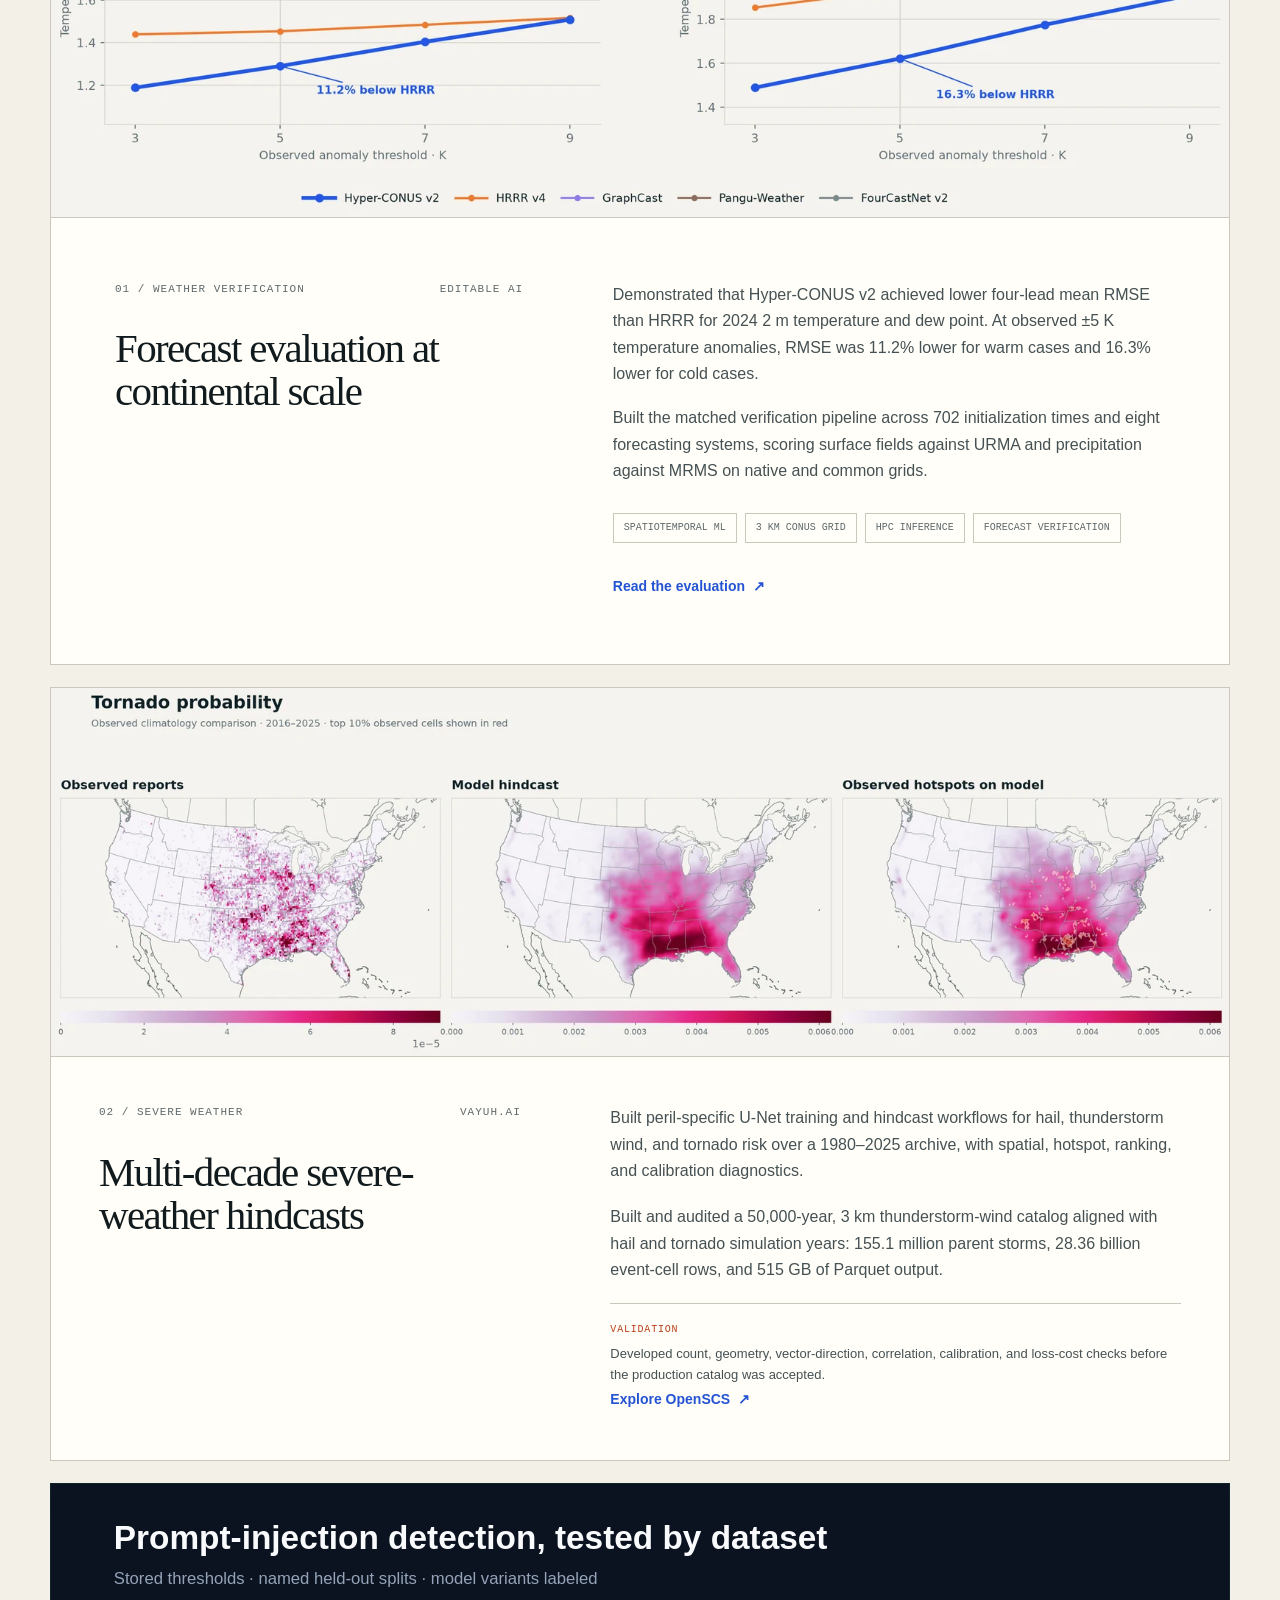
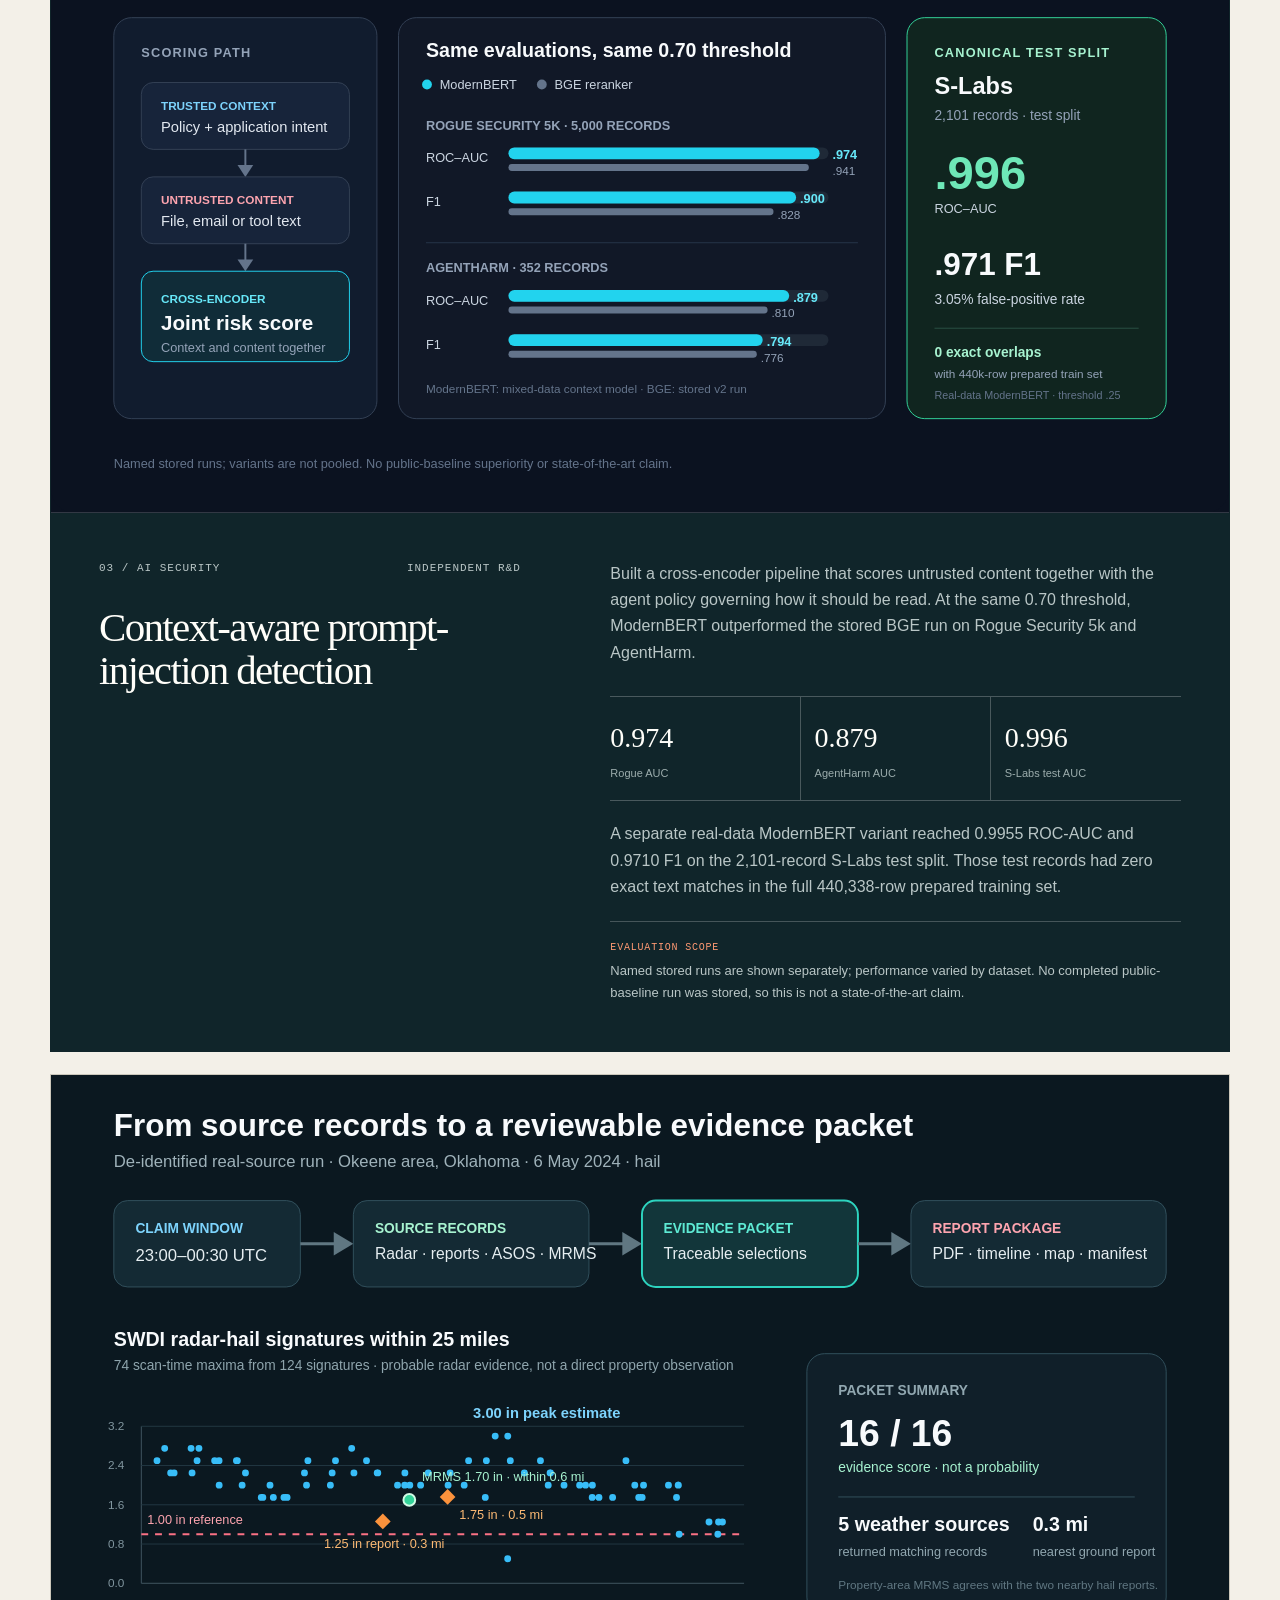
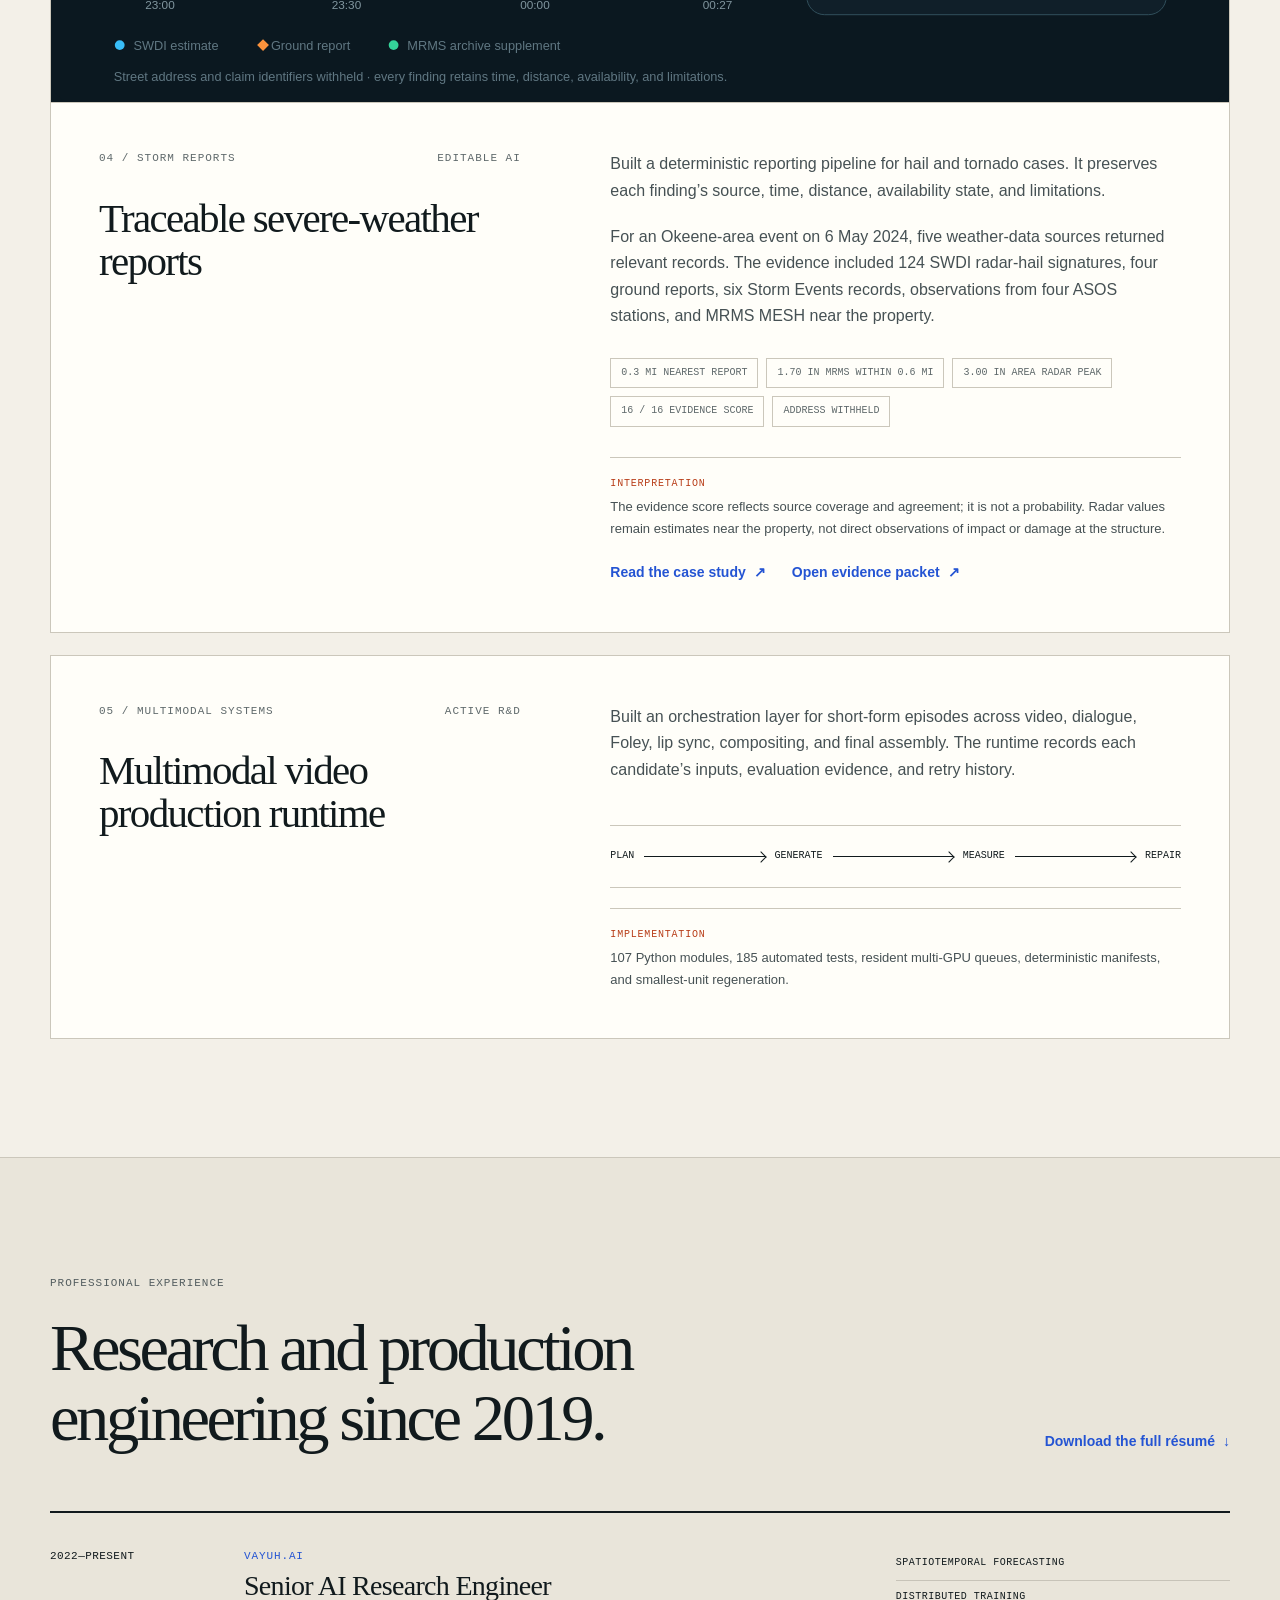
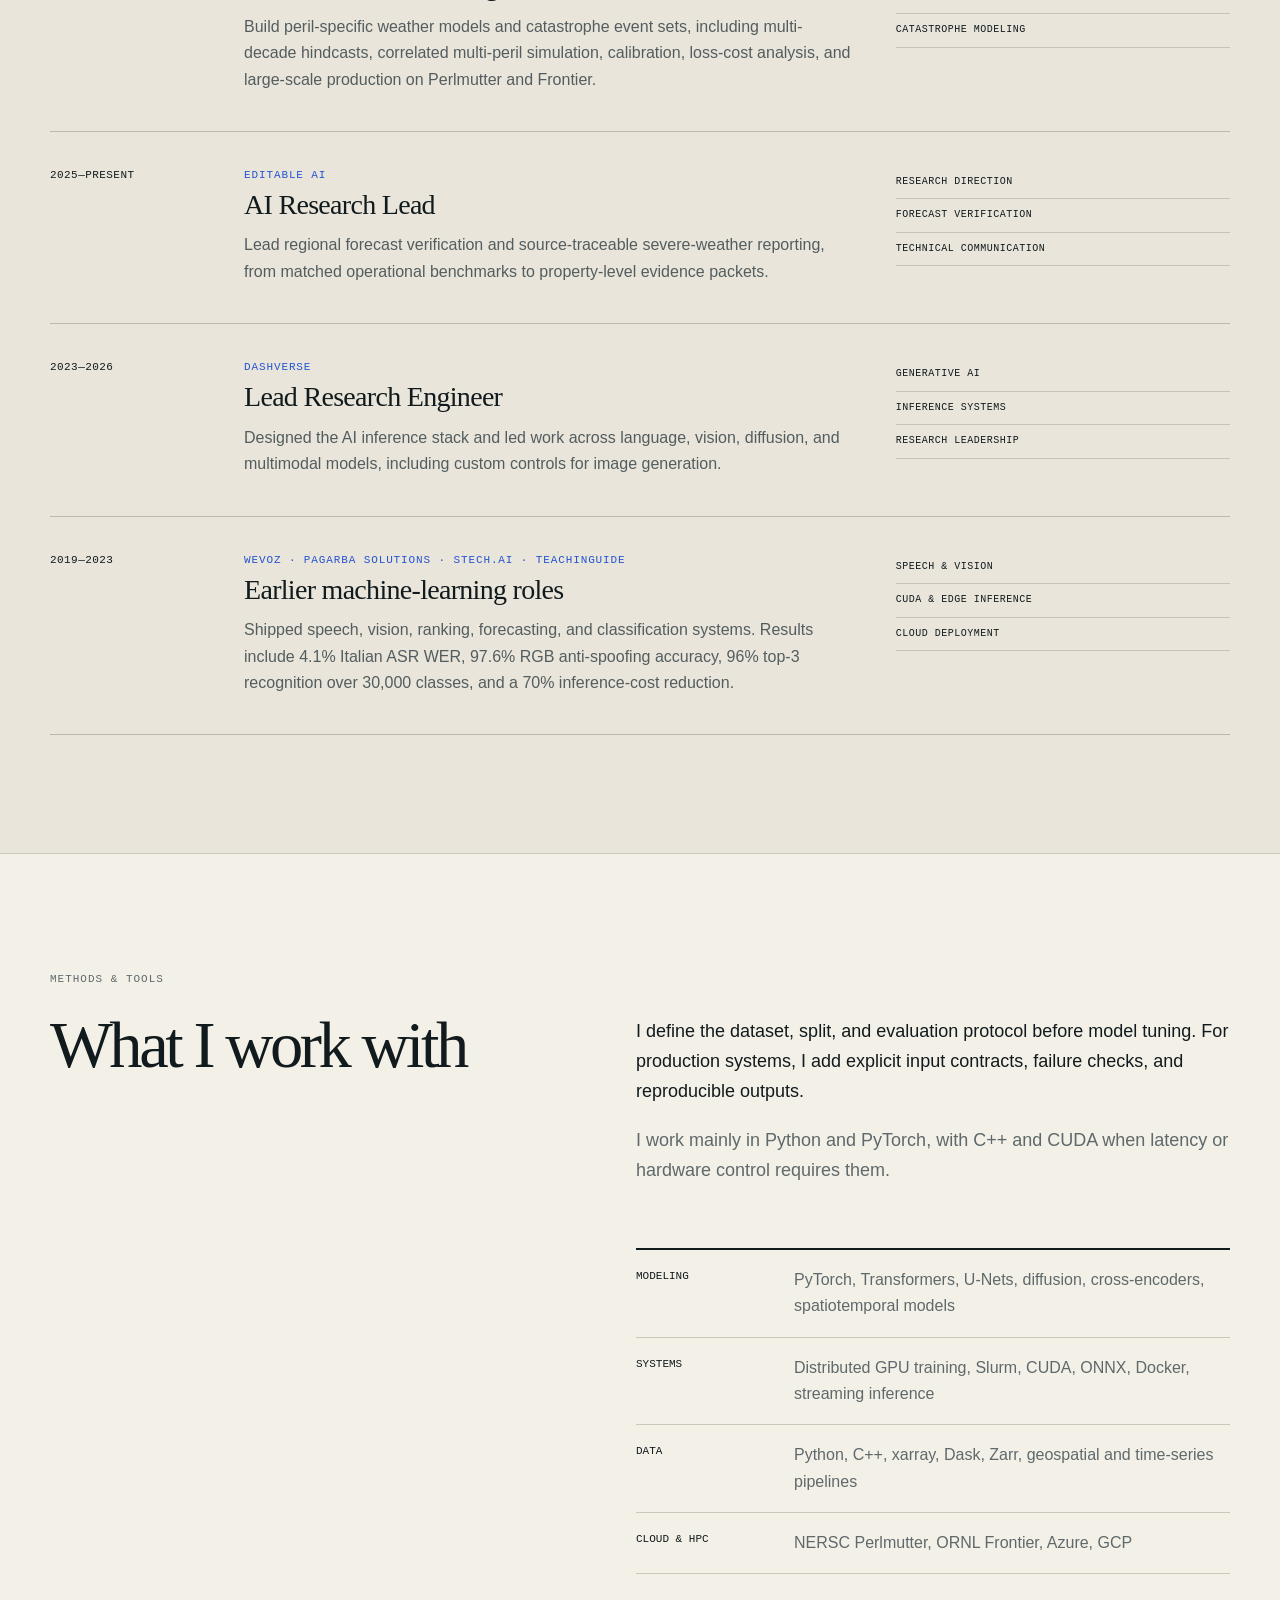
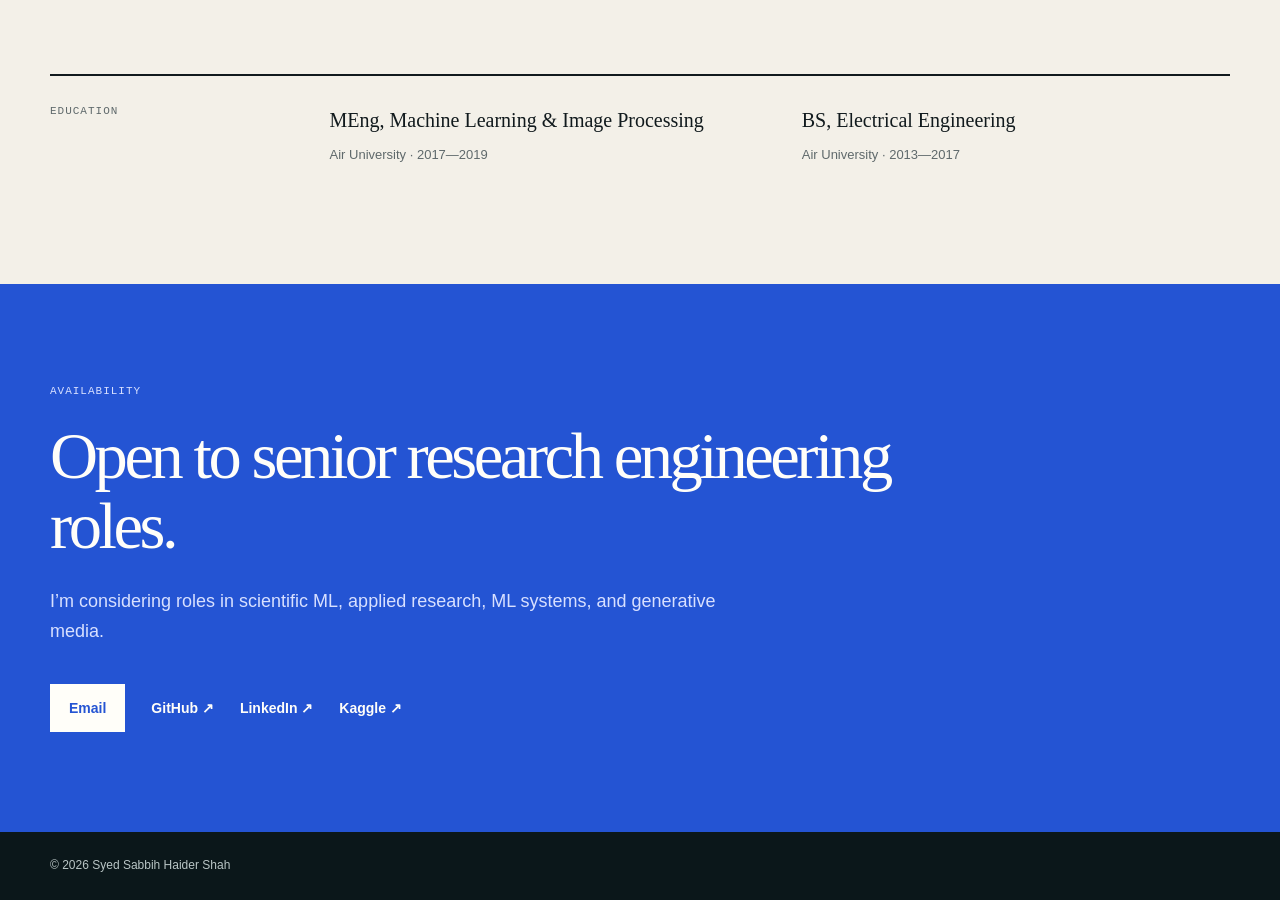
==== commit e1b6be29: "Correct weather work attribution and event-set scale" ====
--- a/index.html
+++ b/index.html
@@ -127,13 +127,13 @@
           <div class="feature-intro">
             <div class="project-meta">
               <span>01 / Weather verification</span>
-              <span>Vayuh.ai · Editable AI</span>
+              <span>Editable AI</span>
             </div>
             <h3>Forecast evaluation at continental scale</h3>
           </div>
           <div class="feature-detail">
-            <p>Built a matched 2024 verification study across 702 initialization times, four lead times, and eight forecasting systems. Surface fields were scored against URMA and precipitation against MRMS on common and native grids.</p>
-            <p>Added warm and cold anomaly subsets, lead-time comparisons, and case maps to show where annual averages hide important errors.</p>
+            <p>Demonstrated that Hyper-CONUS v2 achieved lower four-lead mean RMSE than HRRR for 2024 2 m temperature and dew point. At observed ±5 K temperature anomalies, RMSE was 11.2% lower for warm cases and 16.3% lower for cold cases.</p>
+            <p>Built the matched verification pipeline across 702 initialization times and eight forecasting systems, scoring surface fields against URMA and precipitation against MRMS on native and common grids.</p>
             <ul class="tag-list" aria-label="Project methods">
               <li>Spatiotemporal ML</li>
               <li>3 km CONUS grid</li>
@@ -152,12 +152,13 @@
           </button>
           <div class="card-body project-card-copy">
             <div>
-              <div class="project-meta"><span>02 / Severe weather</span><span>OpenSCS</span></div>
+              <div class="project-meta"><span>02 / Severe weather</span><span>Vayuh.ai</span></div>
               <h3>Multi-decade severe-weather hindcasts</h3>
             </div>
             <div>
-              <p>Built peril-specific training and hindcast workflows for hail, thunderstorm wind, and tornado risk. The archive spans 1980–2025; evaluation covers spatial agreement, hotspot capture, ranking, and probability diagnostics.</p>
-              <p class="honesty-note"><span>Current result</span> Broad hazard geography is recovered, while magnitude and probability calibration remain active work.</p>
+              <p>Built peril-specific U-Net training and hindcast workflows for hail, thunderstorm wind, and tornado risk over a 1980–2025 archive, with spatial, hotspot, ranking, and calibration diagnostics.</p>
+              <p>Built and audited a 50,000-year, 3 km thunderstorm-wind catalog aligned with hail and tornado simulation years: 155.1 million parent storms, 28.36 billion event-cell rows, and 515 GB of Parquet output.</p>
+              <p class="honesty-note"><span>Validation</span> Developed count, geometry, vector-direction, correlation, calibration, and loss-cost checks before the production catalog was accepted.</p>
               <a class="text-link" href="https://www.editable.ai/openscs/">Explore OpenSCS <span aria-hidden="true">↗</span></a>
             </div>
           </div>
@@ -247,12 +248,12 @@
             <div class="role-main">
               <p class="role-org">Vayuh.ai</p>
               <h3>Senior AI Research Engineer</h3>
-              <p>Train regional weather models, build extreme-event analytics, run multi-GPU workloads, and evaluate forecasts on NERSC Perlmutter and ORNL Frontier.</p>
+              <p>Build peril-specific weather models and catastrophe event sets, including multi-decade hindcasts, correlated multi-peril simulation, calibration, loss-cost analysis, and large-scale production on Perlmutter and Frontier.</p>
             </div>
             <ul>
               <li>Spatiotemporal forecasting</li>
               <li>Distributed training</li>
-              <li>Scientific evaluation</li>
+              <li>Catastrophe modeling</li>
             </ul>
           </article>
 
@@ -261,11 +262,11 @@
             <div class="role-main">
               <p class="role-org">Editable AI</p>
               <h3>AI Research Lead</h3>
-              <p>Lead severe-weather research and reporting, from dataset design and peril-specific models to reproducible hindcasts, public evaluation, and source-traceable case reviews.</p>
+              <p>Lead regional forecast verification and source-traceable severe-weather reporting, from matched operational benchmarks to property-level evidence packets.</p>
             </div>
             <ul>
               <li>Research direction</li>
-              <li>Rare-event modeling</li>
+              <li>Forecast verification</li>
               <li>Technical communication</li>
             </ul>
           </article>
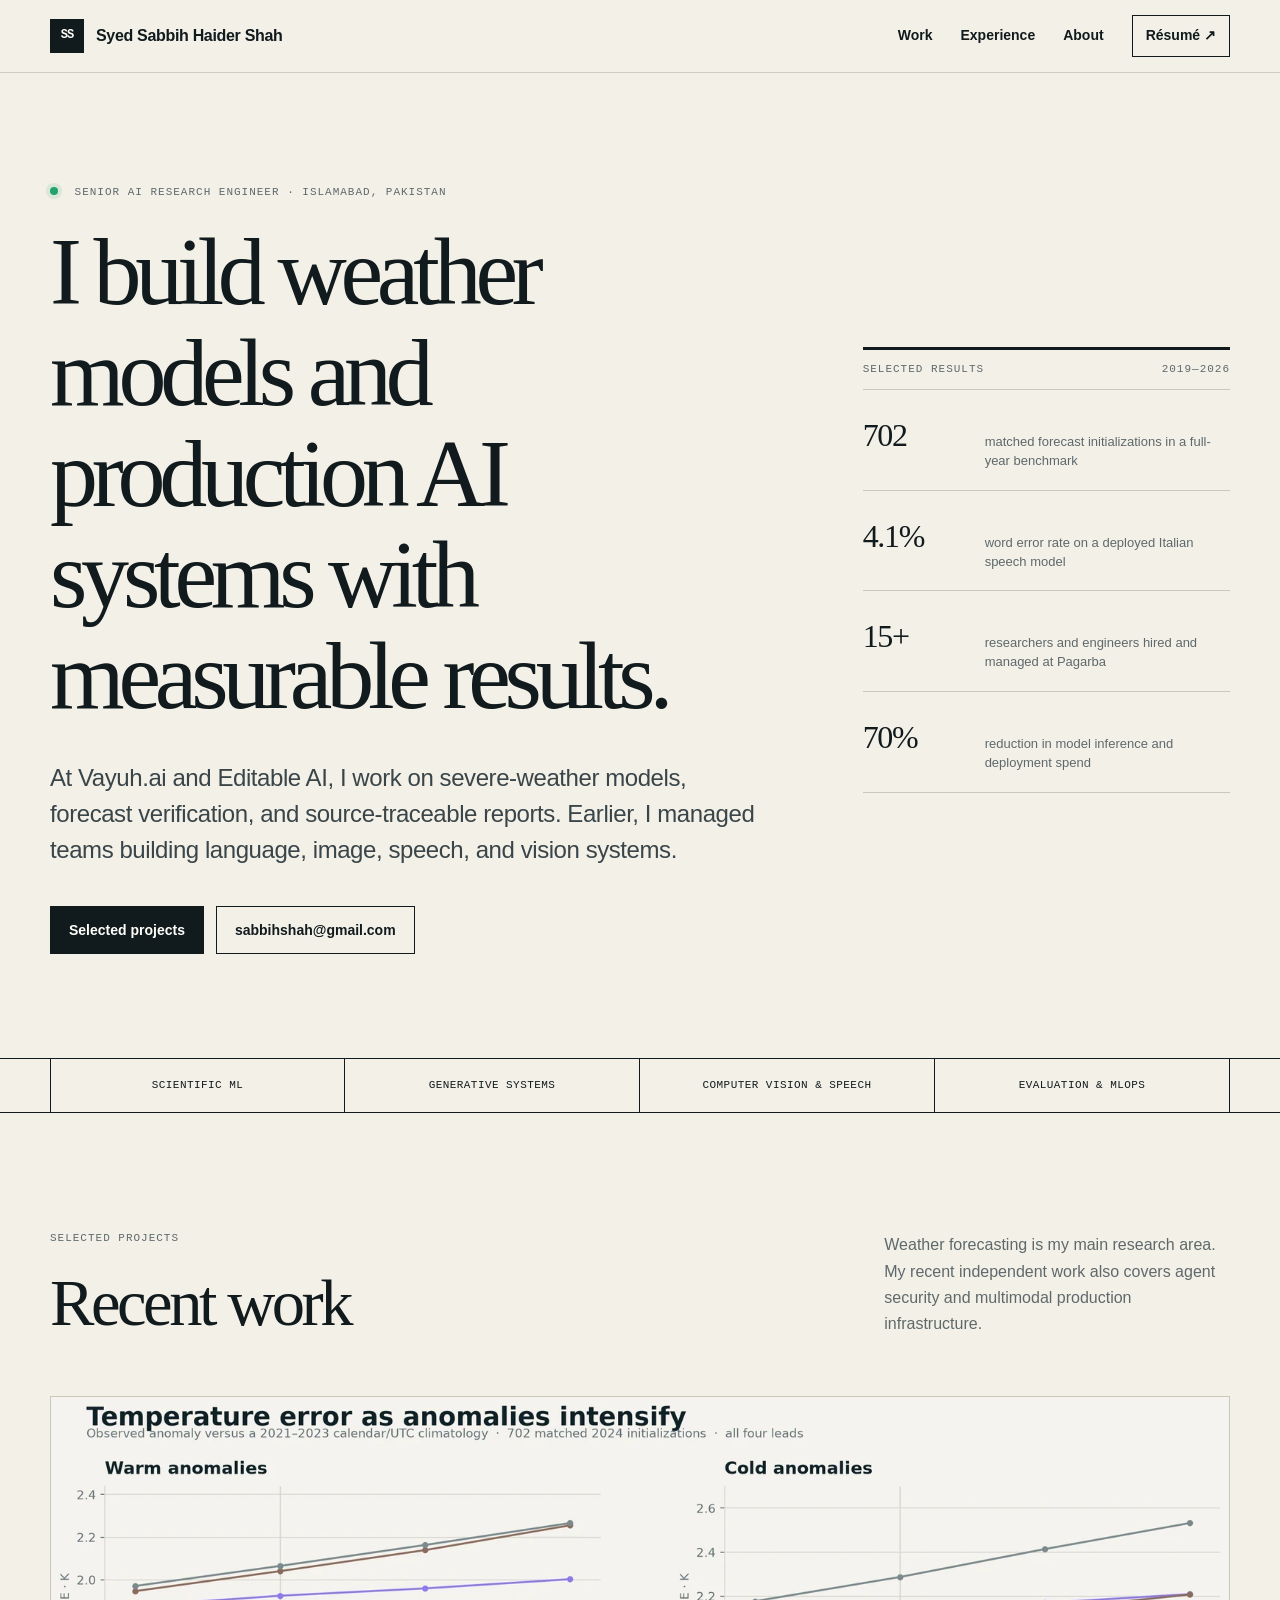
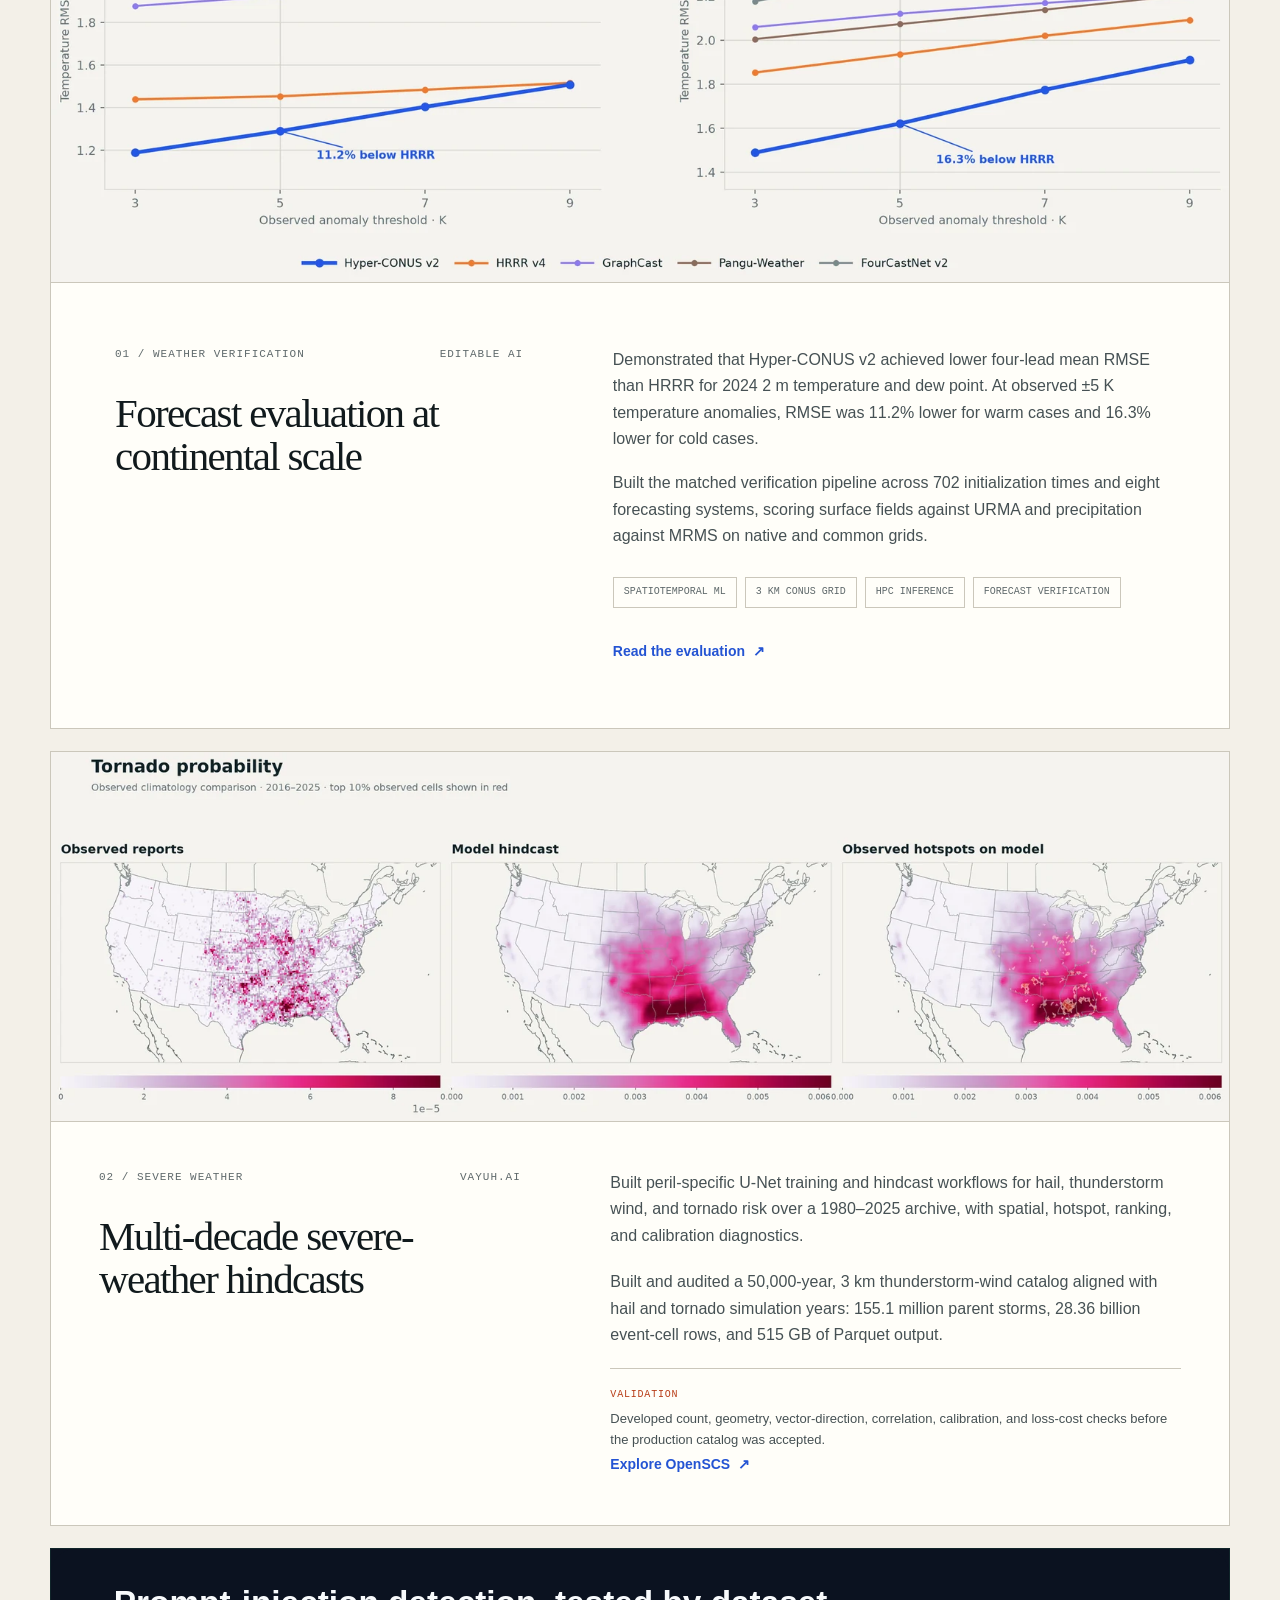
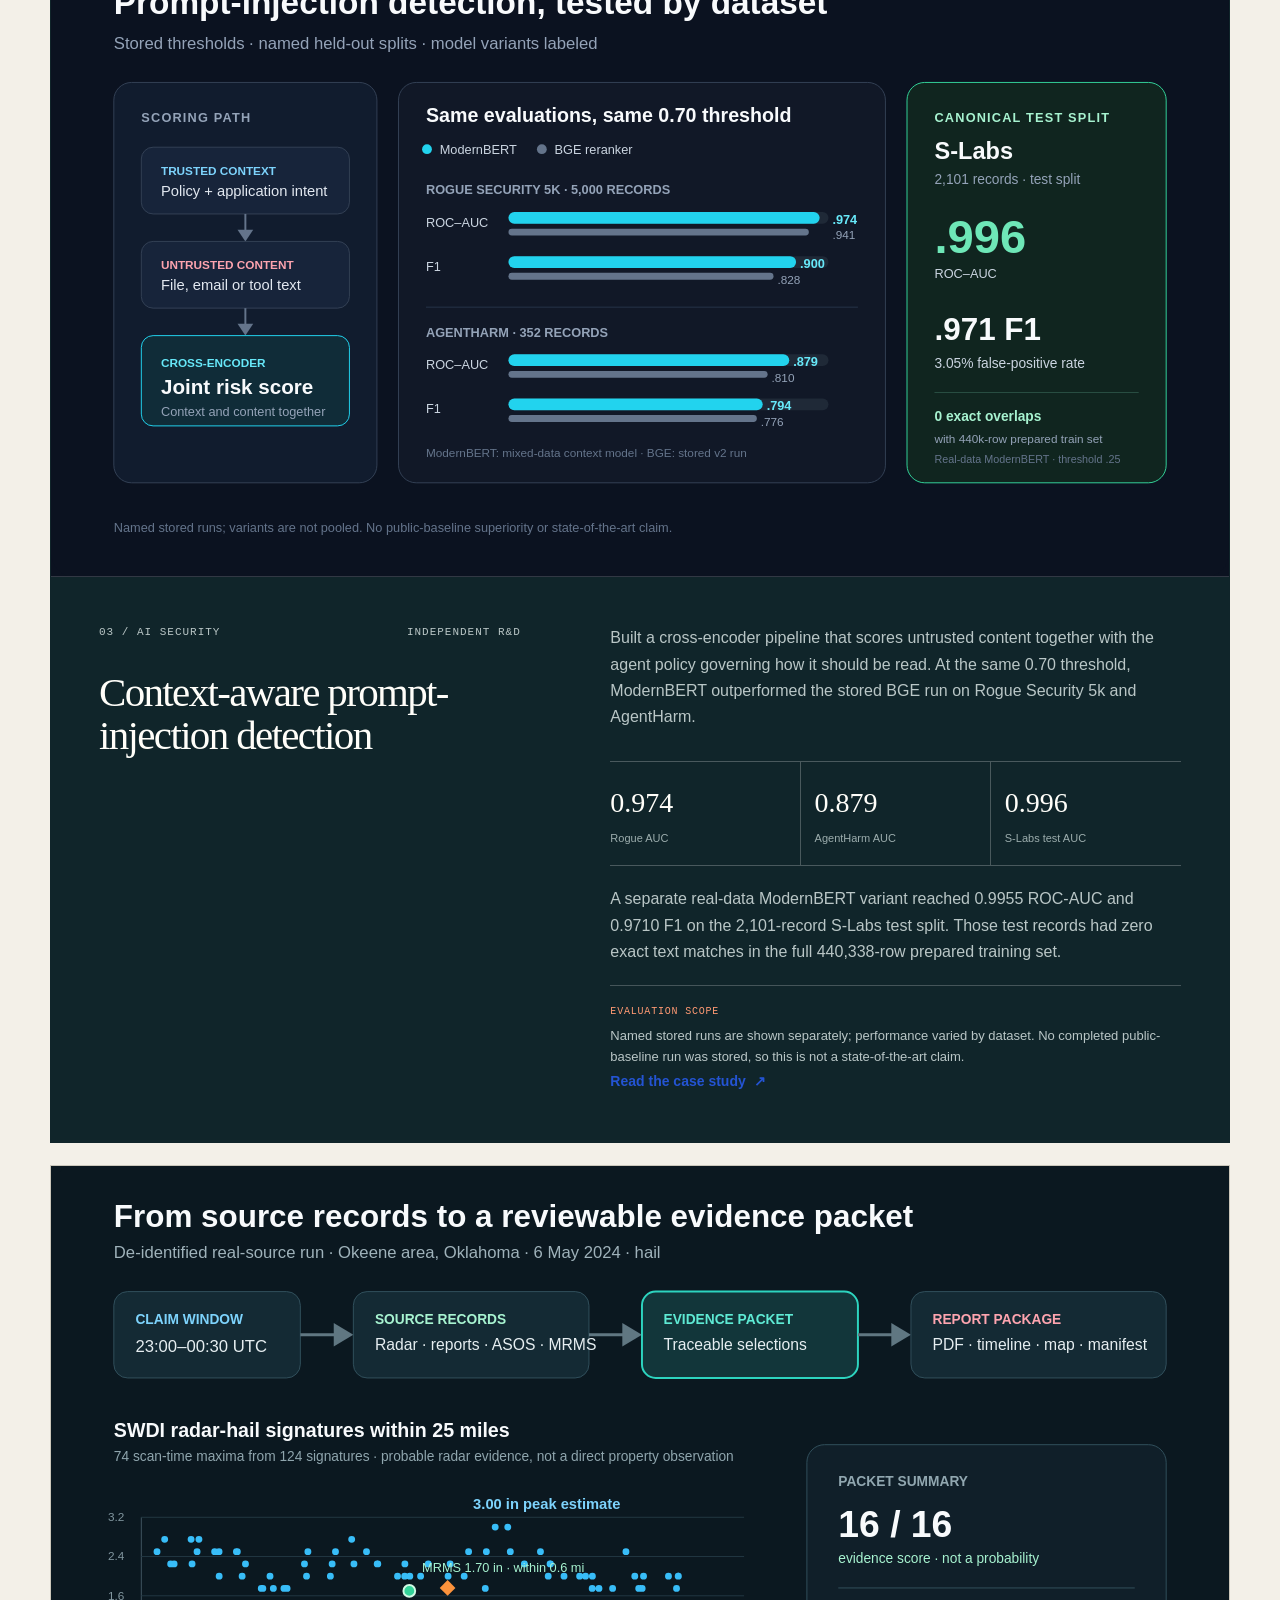
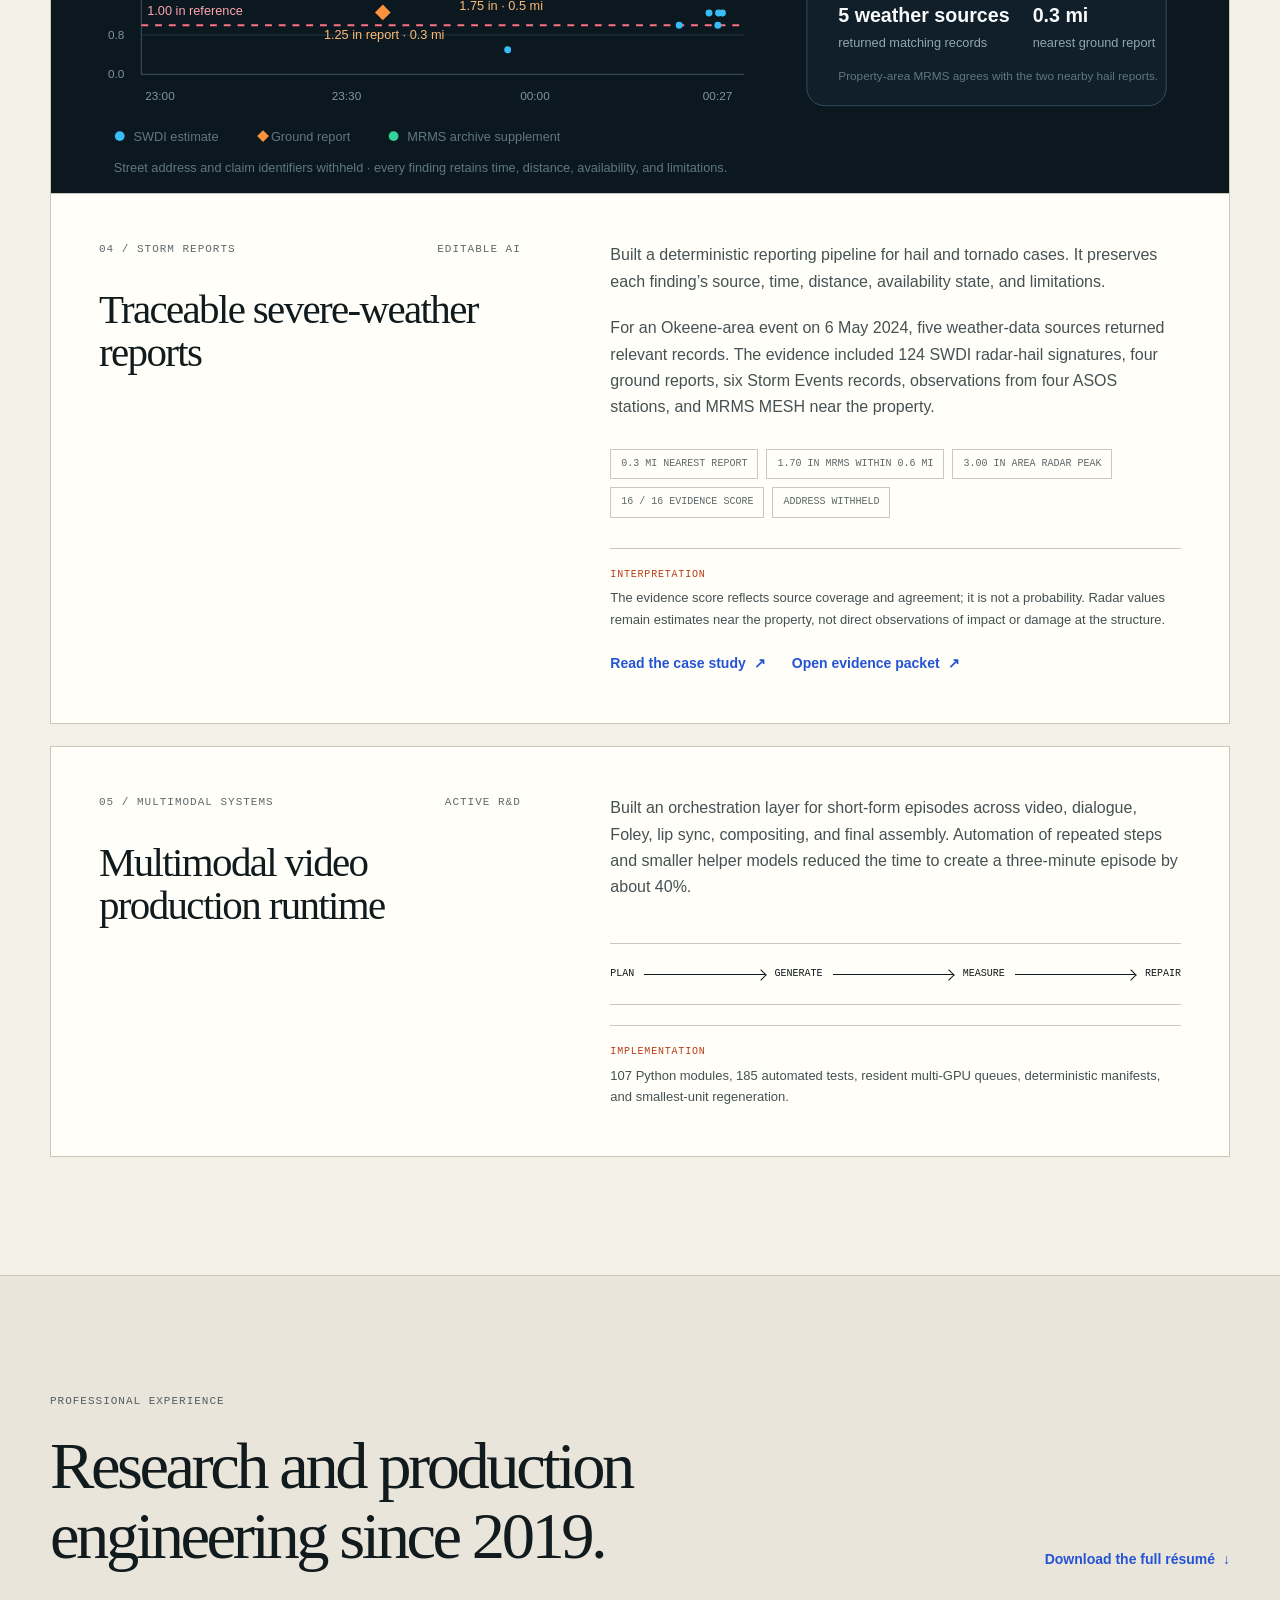
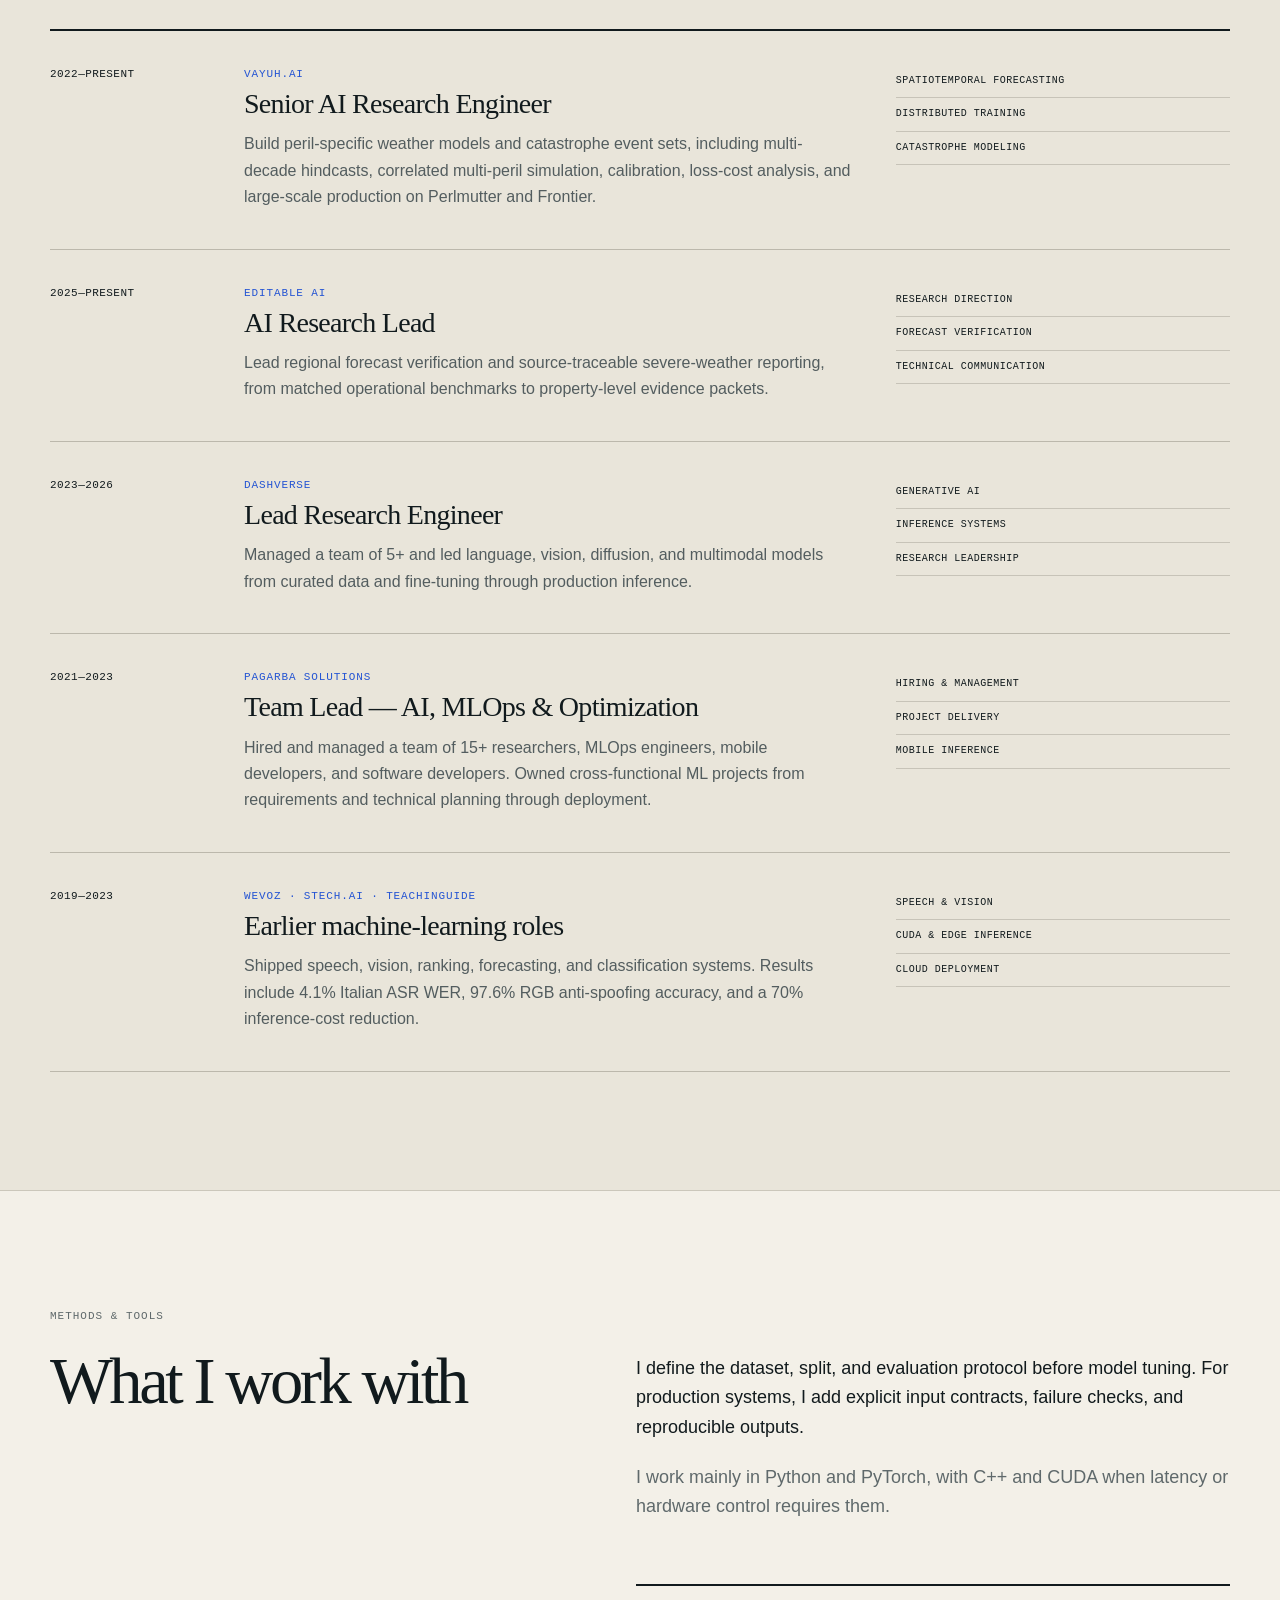
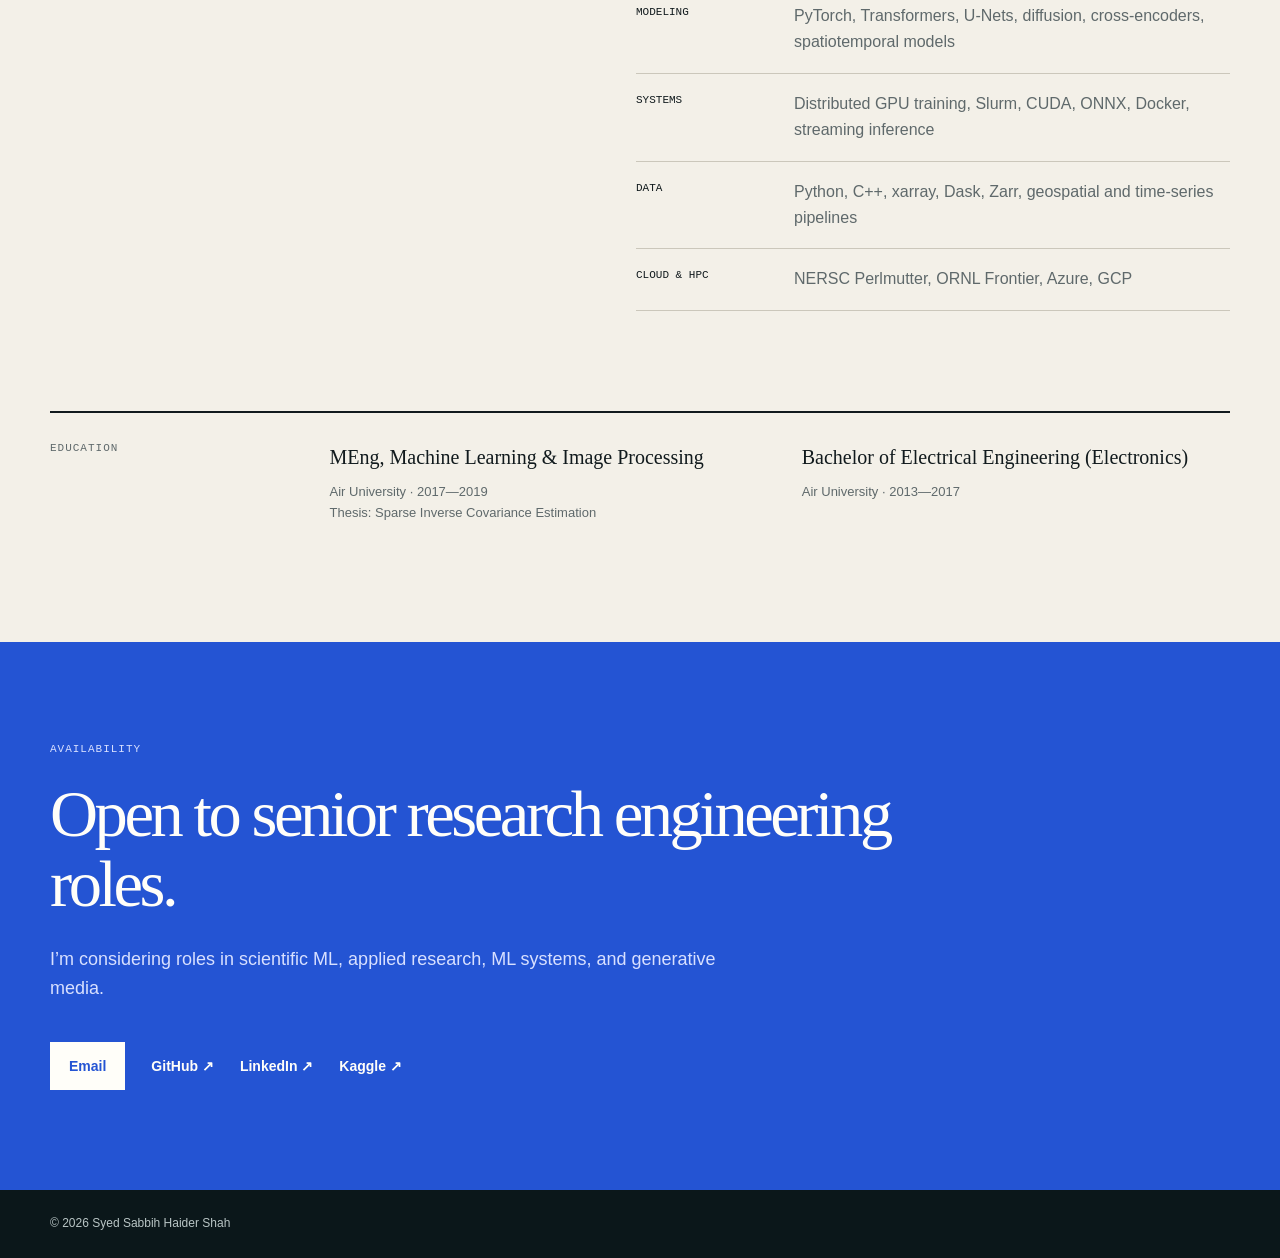
==== commit 8aac86b1: "Update career portfolio and add AI security case study" ====
--- a/index.html
+++ b/index.html
@@ -4,7 +4,7 @@
   <meta charset="utf-8">
   <meta name="viewport" content="width=device-width, initial-scale=1">
   <title>Syed Sabbih Haider Shah — Senior AI Research Engineer</title>
-  <meta name="description" content="Senior AI research engineer working in scientific machine learning, weather forecasting, generative media, AI security, speech, and computer vision.">
+  <meta name="description" content="Syed Sabbih Haider Shah builds and evaluates weather models and production AI systems, with experience managing research and engineering teams.">
   <meta name="author" content="Syed Sabbih Haider Shah">
   <meta name="theme-color" content="#f3f0e8">
   <link rel="canonical" href="https://sabbih-shah.github.io/">
@@ -12,7 +12,7 @@
   <link rel="stylesheet" href="/assets/css/site.css">
   <meta property="og:type" content="profile">
   <meta property="og:title" content="Syed Sabbih Haider Shah — Senior AI Research Engineer">
-  <meta property="og:description" content="Weather forecasting, scientific ML, generative media, speech, computer vision, and AI security.">
+  <meta property="og:description" content="Weather models, forecast verification, production AI systems, and technical team leadership.">
   <meta property="og:url" content="https://sabbih-shah.github.io/">
   <meta property="og:image" content="https://sabbih-shah.github.io/assets/images/og-card.png">
   <meta name="twitter:card" content="summary_large_image">
@@ -69,8 +69,8 @@
     <section class="hero shell" id="top">
       <div class="hero-copy">
         <p class="eyebrow"><span class="status-dot" aria-hidden="true"></span> Senior AI Research Engineer · Islamabad, Pakistan</p>
-        <h1>I build machine-learning systems from data to deployment.</h1>
-        <p class="hero-lede">My work spans scientific machine learning, regional weather forecasting, generative media, AI security, speech, and computer vision. I focus on model training, evaluation, and production inference.</p>
+        <h1>I build weather models and production AI systems with measurable results.</h1>
+        <p class="hero-lede">At Vayuh.ai and Editable AI, I work on severe-weather models, forecast verification, and source-traceable reports. Earlier, I managed teams building language, image, speech, and vision systems.</p>
         <div class="hero-actions">
           <a class="button button-primary" href="#work">Selected projects</a>
           <a class="button button-quiet" href="mailto:sabbihshah@gmail.com">sabbihshah@gmail.com</a>
@@ -91,8 +91,8 @@
           <span>word error rate on a deployed Italian speech model</span>
         </div>
         <div class="proof-row">
-          <strong>97.6%</strong>
-          <span>accuracy for RGB-only facial anti-spoofing</span>
+          <strong>15+</strong>
+          <span>researchers and engineers hired and managed at Pagarba</span>
         </div>
         <div class="proof-row">
           <strong>70%</strong>
@@ -182,6 +182,7 @@
               </div>
               <p>A separate real-data ModernBERT variant reached 0.9955 ROC-AUC and 0.9710 F1 on the 2,101-record S-Labs test split. Those test records had zero exact text matches in the full 440,338-row prepared training set.</p>
               <p class="honesty-note"><span>Evaluation scope</span> Named stored runs are shown separately; performance varied by dataset. No completed public-baseline run was stored, so this is not a state-of-the-art claim.</p>
+              <a class="text-link" href="/projects/agent-security/">Read the case study <span aria-hidden="true">↗</span></a>
             </div>
           </div>
         </article>
@@ -221,7 +222,7 @@
               <h3>Multimodal video production runtime</h3>
             </div>
             <div>
-              <p>Built an orchestration layer for short-form episodes across video, dialogue, Foley, lip sync, compositing, and final assembly. The runtime records each candidate’s inputs, evaluation evidence, and retry history.</p>
+              <p>Built an orchestration layer for short-form episodes across video, dialogue, Foley, lip sync, compositing, and final assembly. Automation of repeated steps and smaller helper models reduced the time to create a three-minute episode by about 40%.</p>
               <div class="system-flow" aria-label="Production workflow">
                 <span>Plan</span><i aria-hidden="true"></i><span>Generate</span><i aria-hidden="true"></i><span>Measure</span><i aria-hidden="true"></i><span>Repair</span>
               </div>
@@ -276,7 +277,7 @@
             <div class="role-main">
               <p class="role-org">Dashverse</p>
               <h3>Lead Research Engineer</h3>
-              <p>Designed the AI inference stack and led work across language, vision, diffusion, and multimodal models, including custom controls for image generation.</p>
+              <p>Managed a team of 5+ and led language, vision, diffusion, and multimodal models from curated data and fine-tuning through production inference.</p>
             </div>
             <ul>
               <li>Generative AI</li>
@@ -285,12 +286,26 @@
             </ul>
           </article>
 
+          <article class="role">
+            <div class="role-when">2021—2023</div>
+            <div class="role-main">
+              <p class="role-org">Pagarba Solutions</p>
+              <h3>Team Lead — AI, MLOps &amp; Optimization</h3>
+              <p>Hired and managed a team of 15+ researchers, MLOps engineers, mobile developers, and software developers. Owned cross-functional ML projects from requirements and technical planning through deployment.</p>
+            </div>
+            <ul>
+              <li>Hiring &amp; management</li>
+              <li>Project delivery</li>
+              <li>Mobile inference</li>
+            </ul>
+          </article>
+
           <article class="role role-condensed">
             <div class="role-when">2019—2023</div>
             <div class="role-main">
-              <p class="role-org">WeVoz · Pagarba Solutions · STech.ai · Teachinguide</p>
+              <p class="role-org">WeVoz · STech.ai · Teachinguide</p>
               <h3>Earlier machine-learning roles</h3>
-              <p>Shipped speech, vision, ranking, forecasting, and classification systems. Results include 4.1% Italian ASR WER, 97.6% RGB anti-spoofing accuracy, 96% top-3 recognition over 30,000 classes, and a 70% inference-cost reduction.</p>
+              <p>Shipped speech, vision, ranking, forecasting, and classification systems. Results include 4.1% Italian ASR WER, 97.6% RGB anti-spoofing accuracy, and a 70% inference-cost reduction.</p>
             </div>
             <ul>
               <li>Speech &amp; vision</li>
@@ -322,8 +337,8 @@
 
       <div class="education">
         <p class="eyebrow">Education</p>
-        <div><strong>MEng, Machine Learning &amp; Image Processing</strong><span>Air University · 2017—2019</span></div>
-        <div><strong>BS, Electrical Engineering</strong><span>Air University · 2013—2017</span></div>
+        <div><strong>MEng, Machine Learning &amp; Image Processing</strong><span>Air University · 2017—2019<br>Thesis: Sparse Inverse Covariance Estimation</span></div>
+        <div><strong>Bachelor of Electrical Engineering (Electronics)</strong><span>Air University · 2013—2017</span></div>
       </div>
     </section>
 
